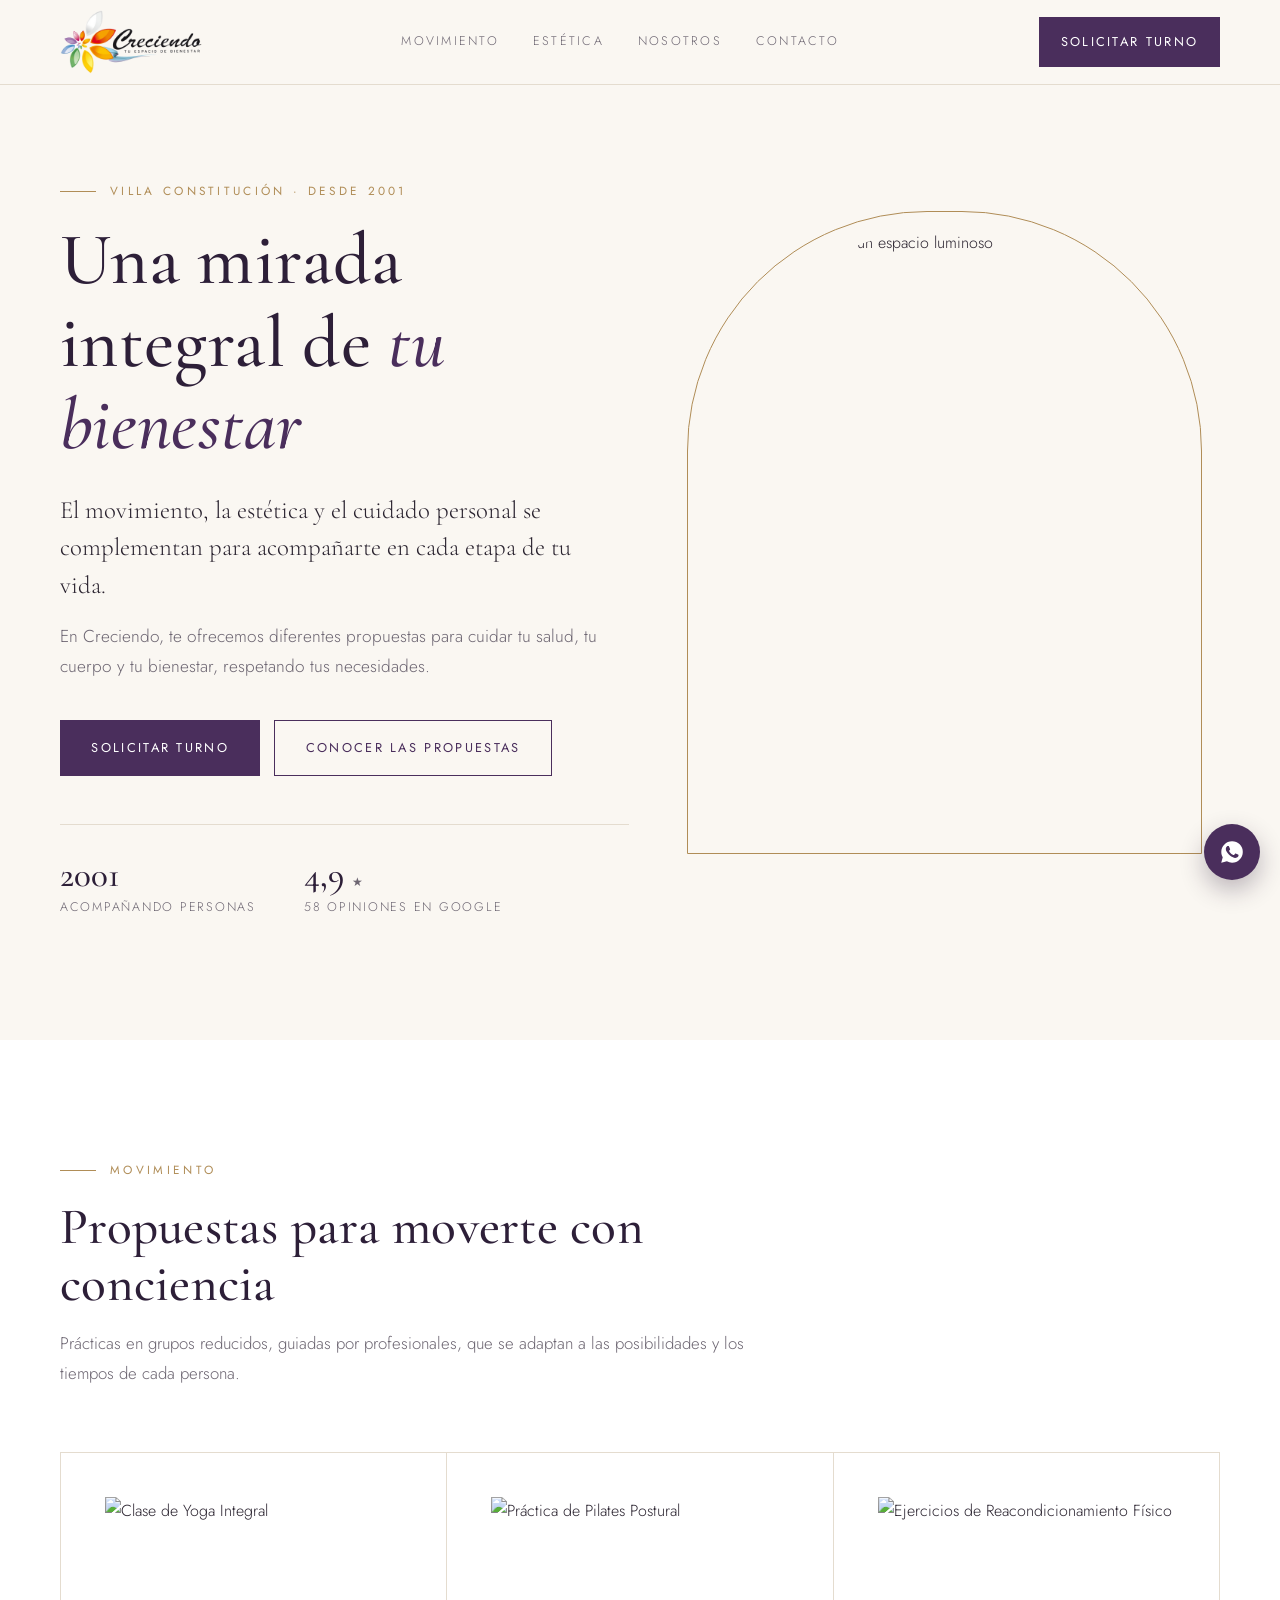
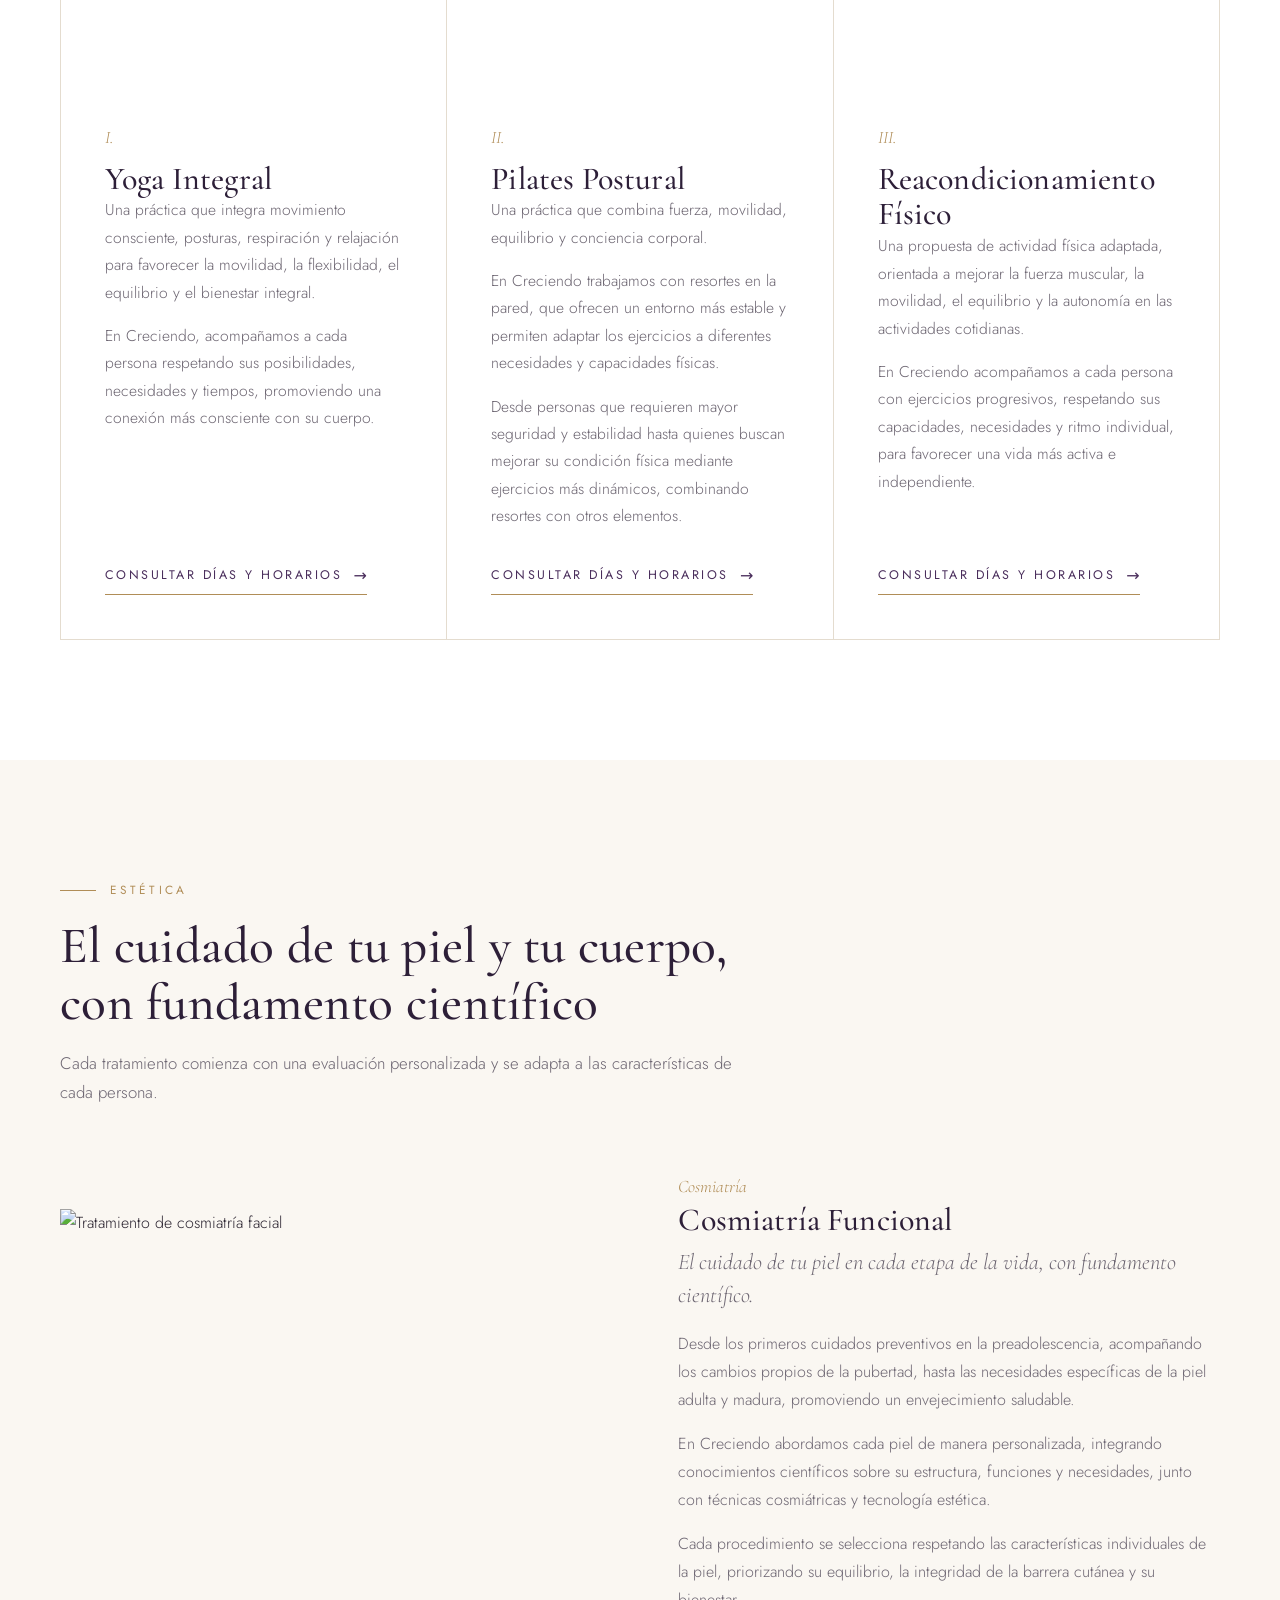
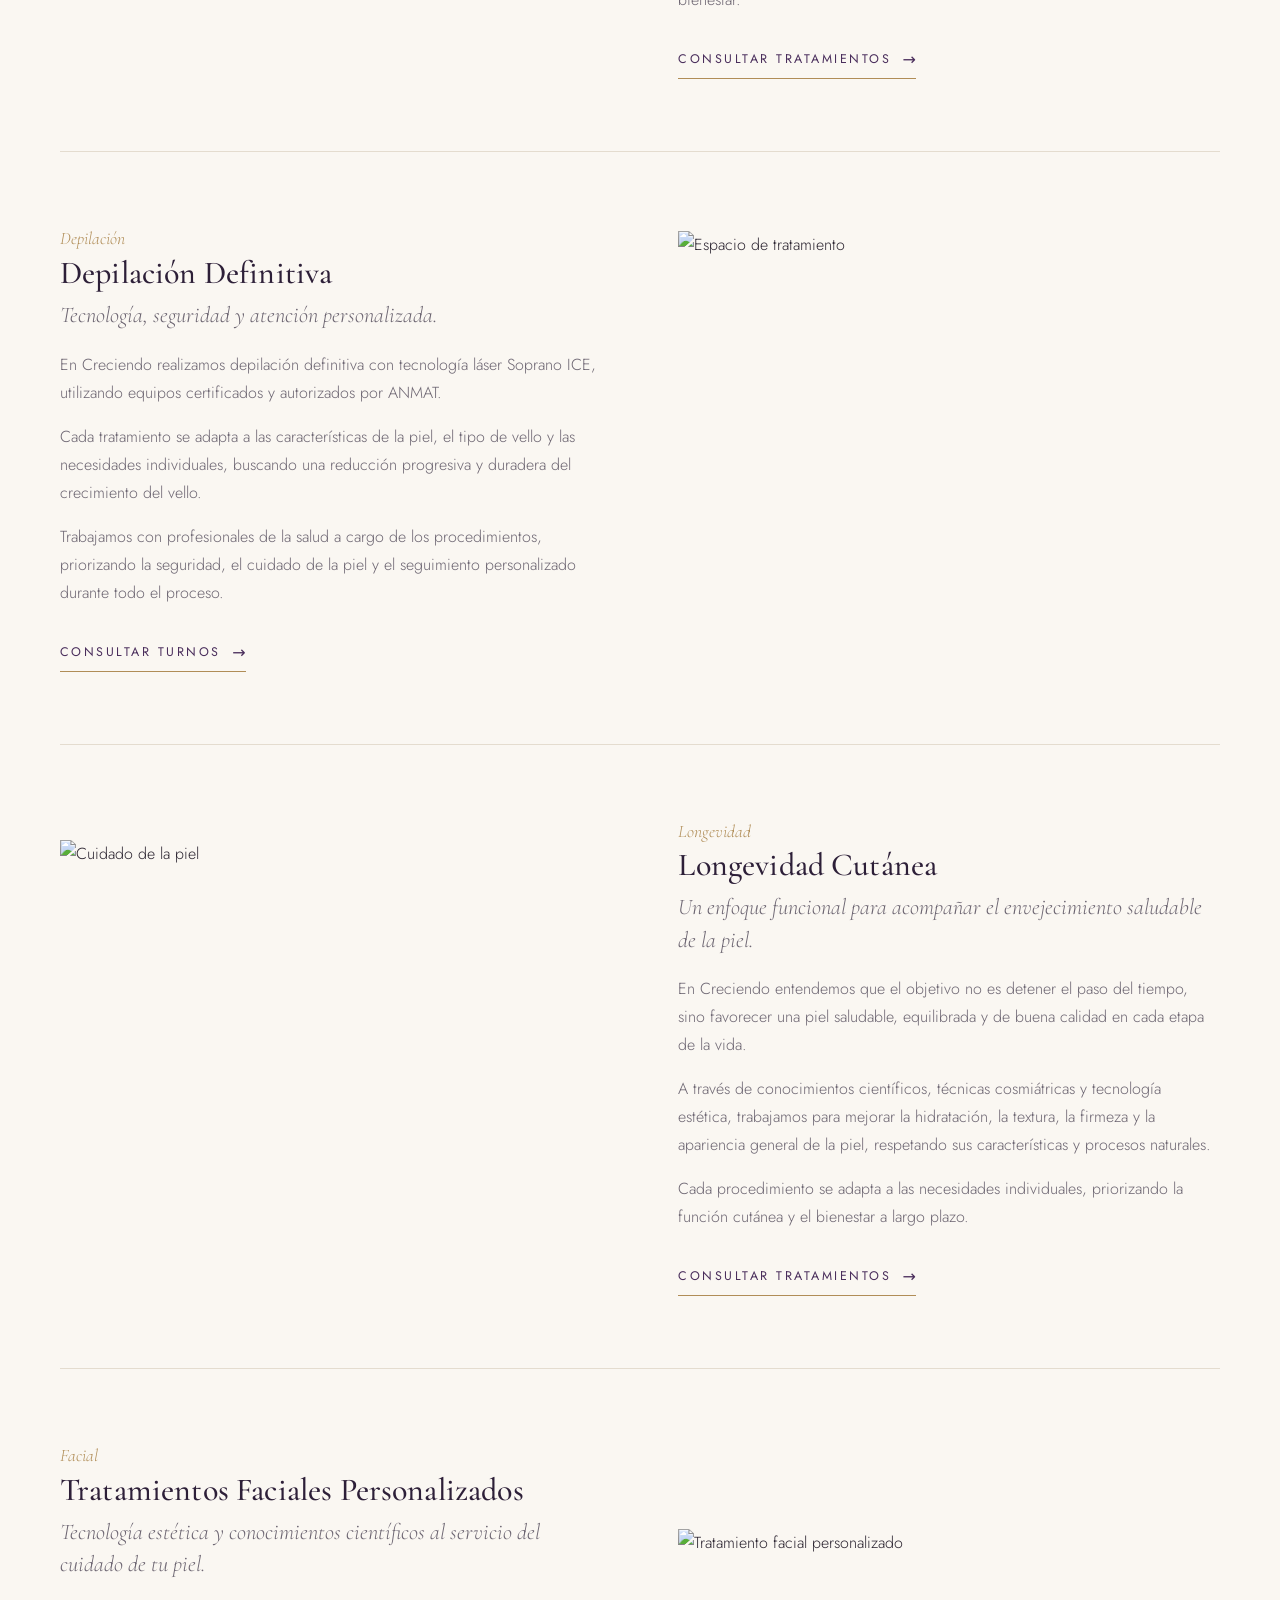
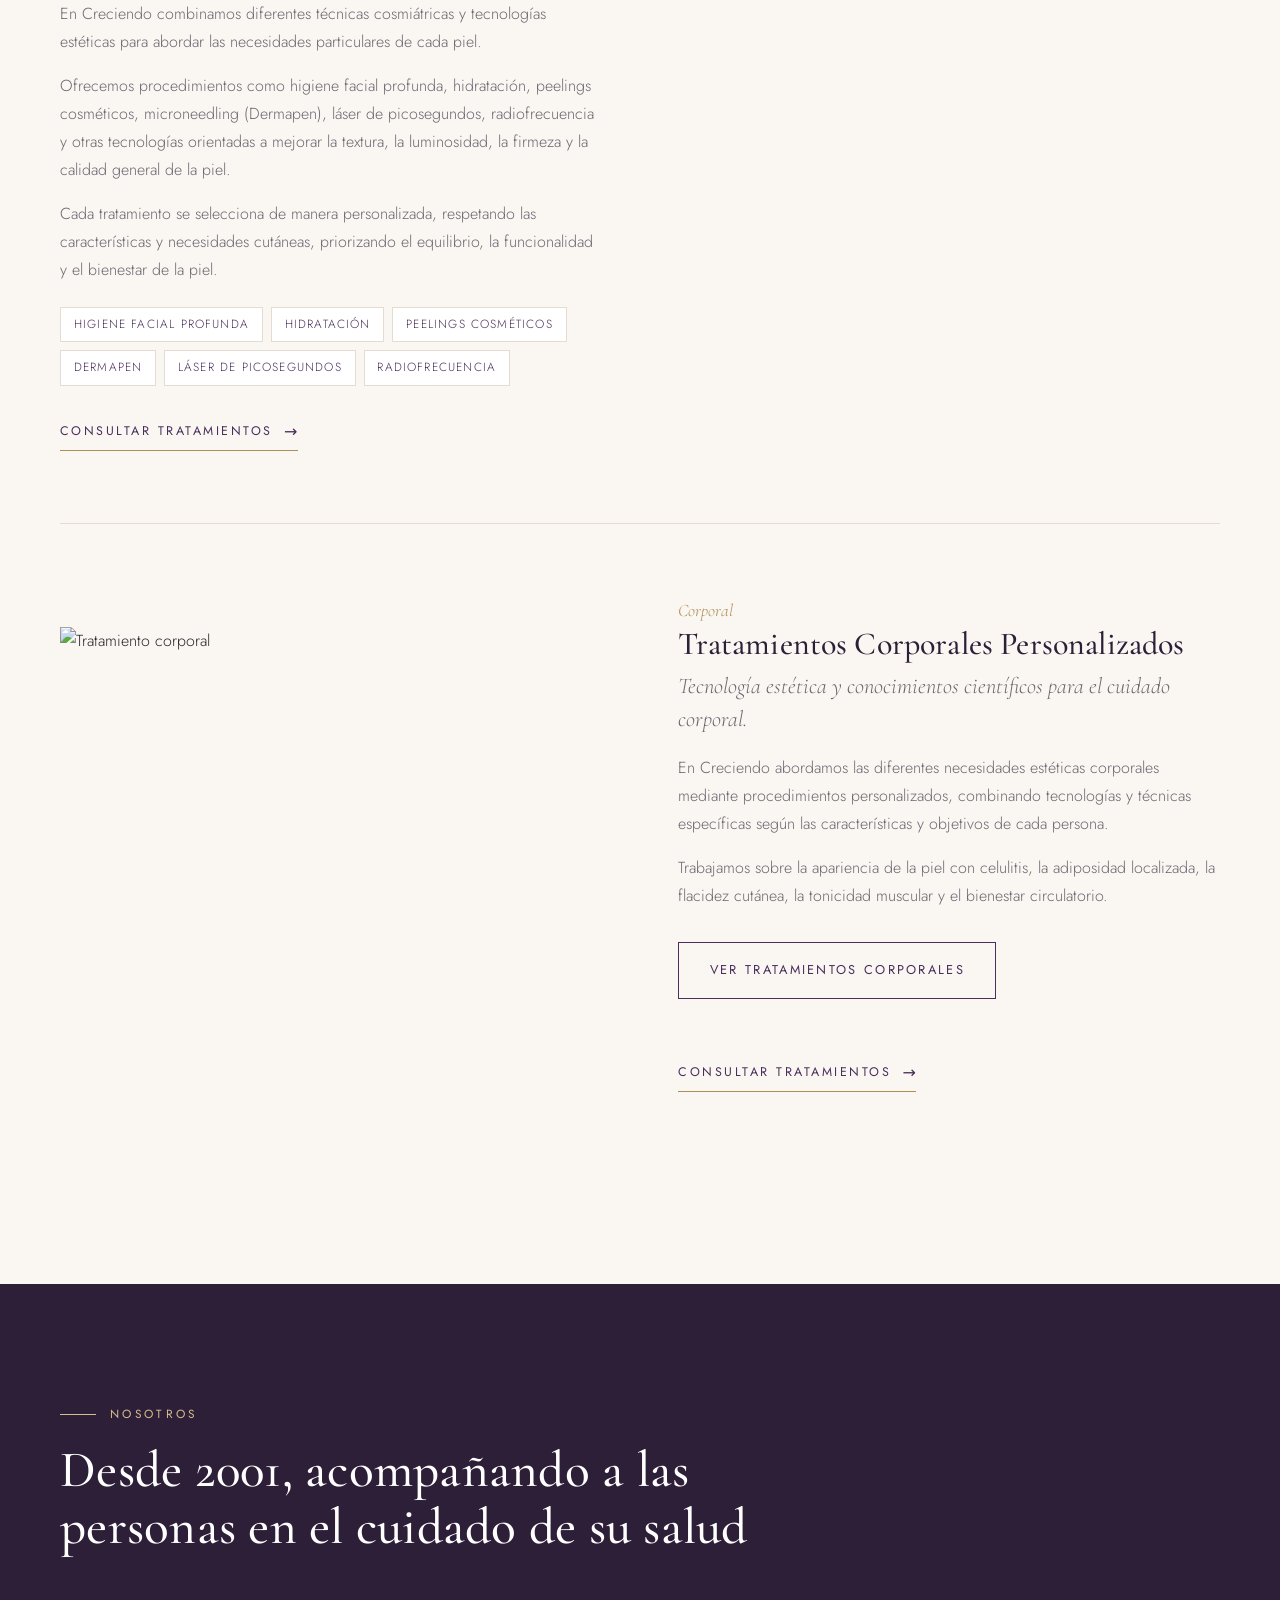
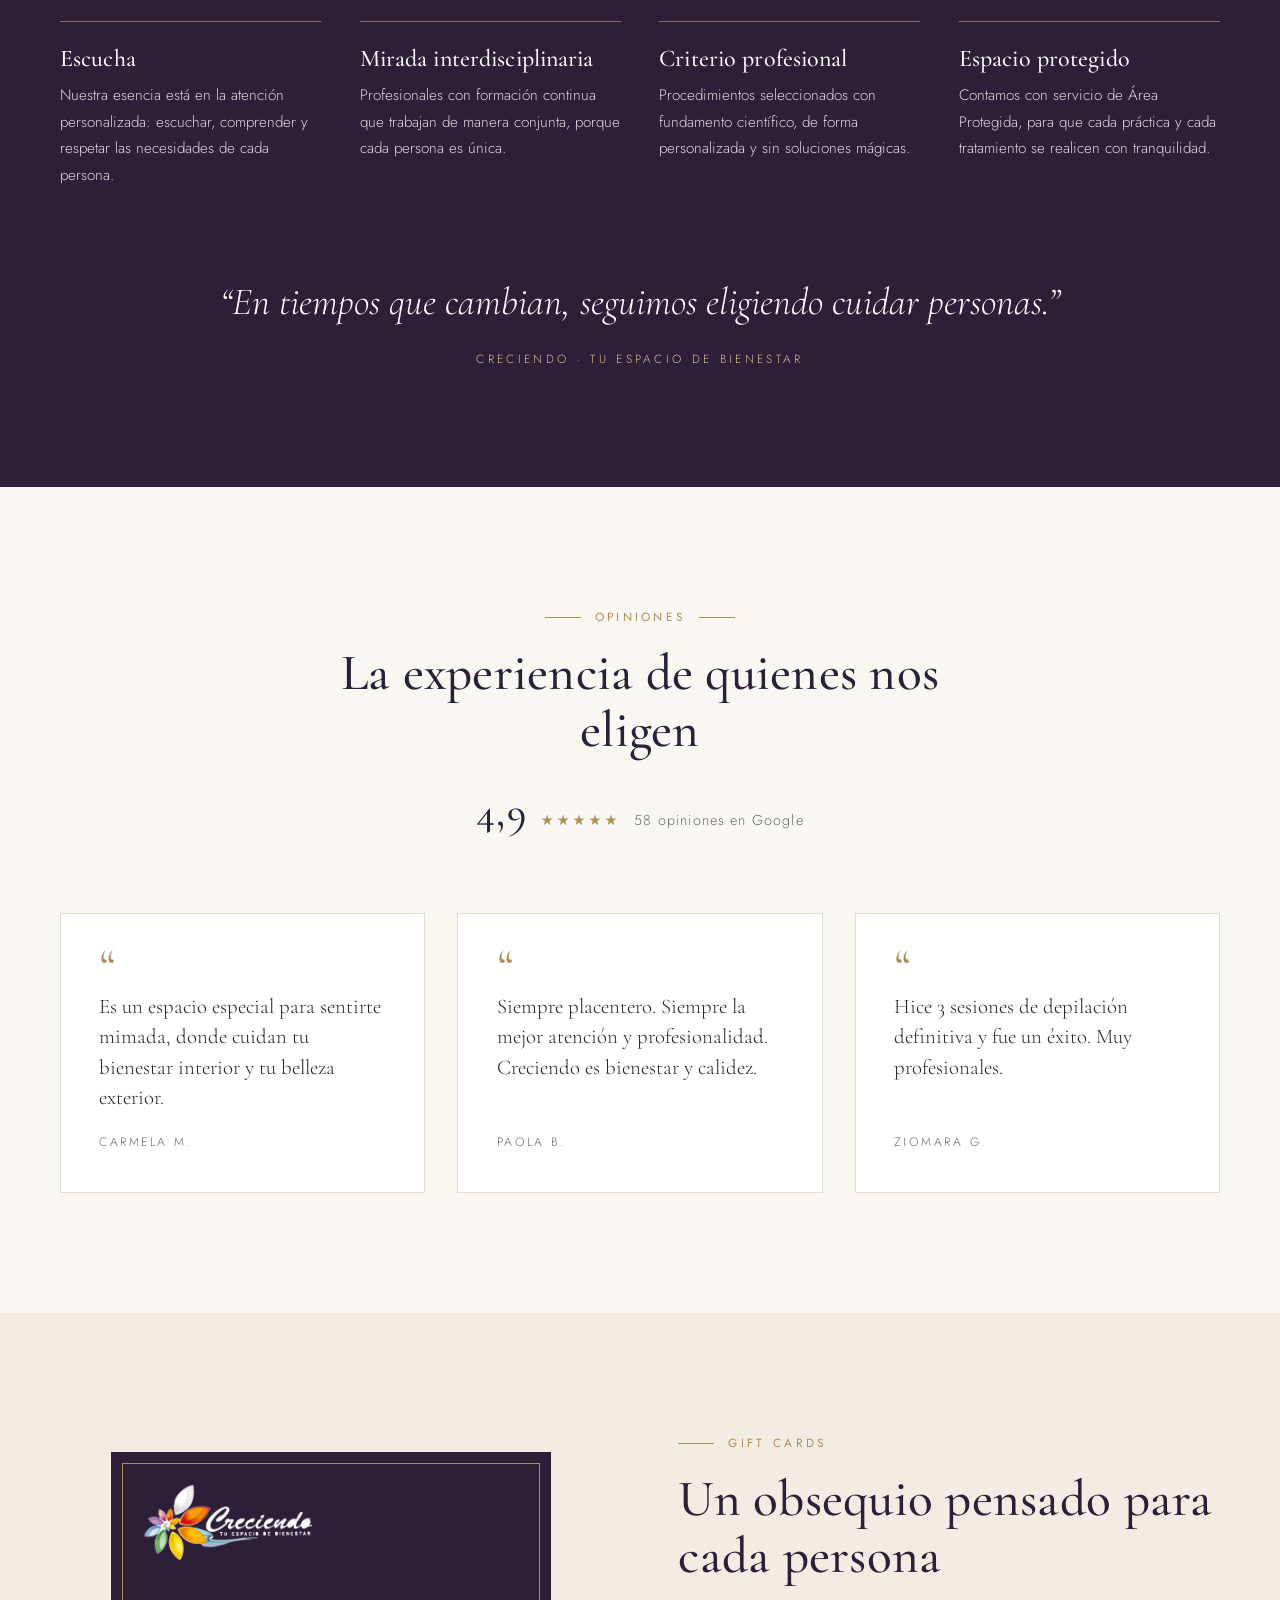
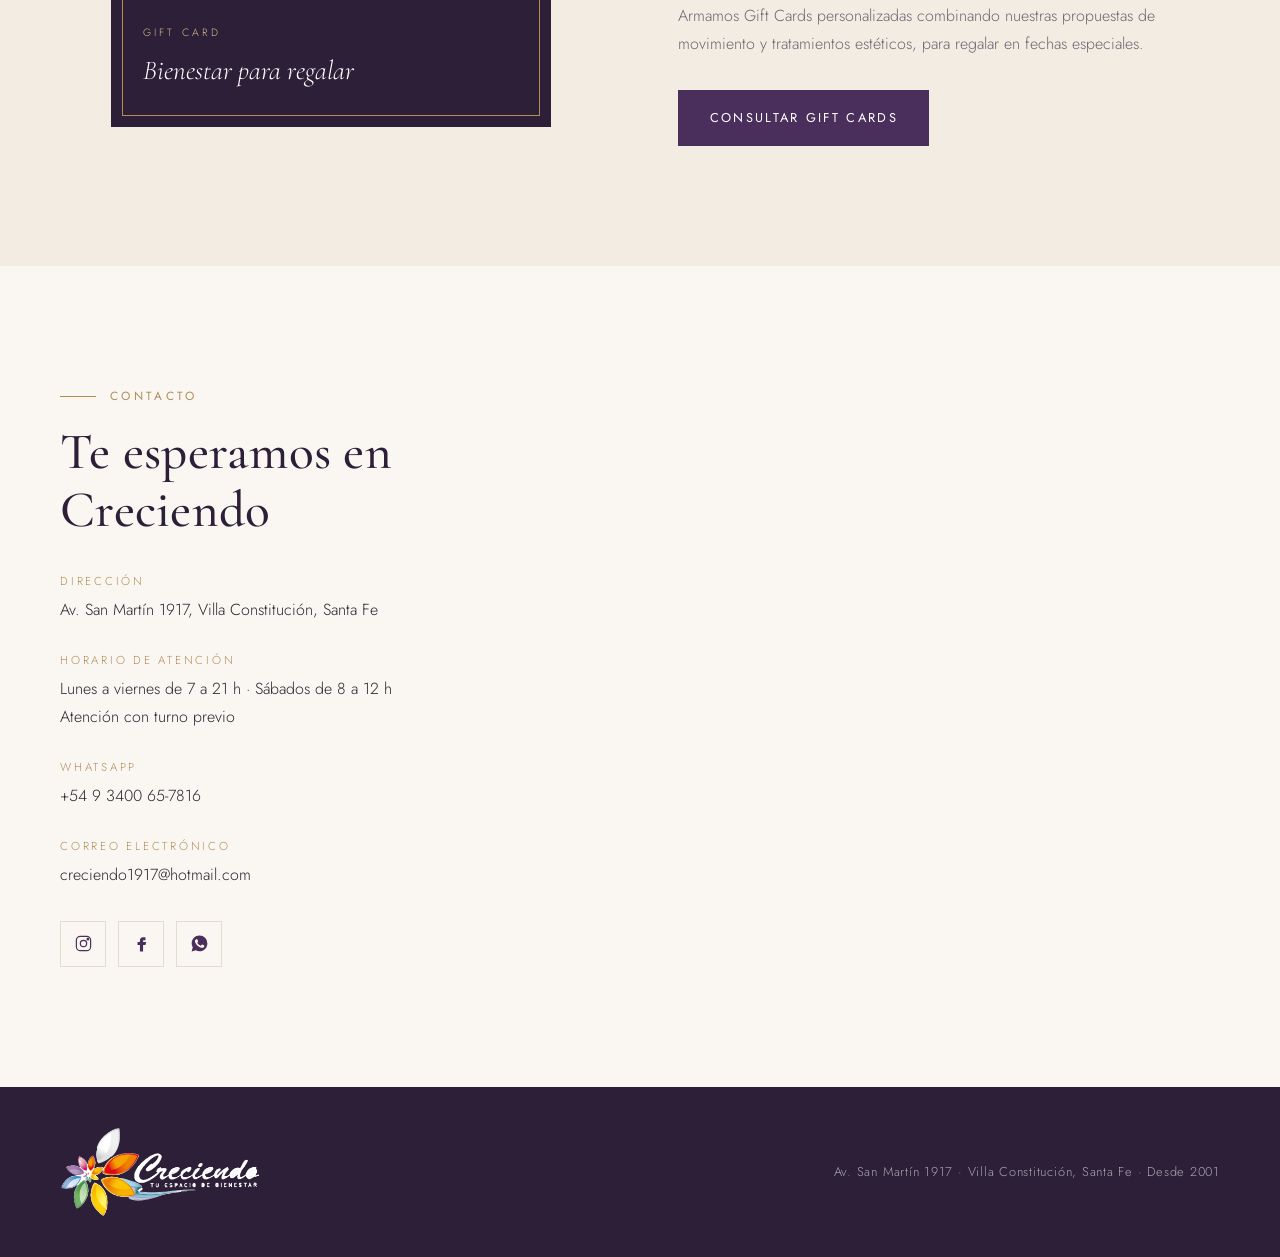
==== index.html @ 987b4fa8 "Logo original de Creciendo en encabezado, gift card y pie Co-Authored-By: Claude Opus 5.5 <noreply@a" ====
<!doctype html>
<html lang="es">
<head>
<meta charset="utf-8">
<meta name="viewport" content="width=device-width, initial-scale=1">
<meta name="robots" content="noindex, nofollow">
<title>Creciendo · Tu espacio de bienestar en Villa Constitución</title>
<meta name="description" content="Yoga Integral, Pilates Postural, Reacondicionamiento Físico, cosmiatría y depilación definitiva en Villa Constitución. Una mirada integral de tu bienestar desde 2001.">
<link rel="preconnect" href="https://fonts.googleapis.com">
<link rel="preconnect" href="https://fonts.gstatic.com" crossorigin>
<link href="https://fonts.googleapis.com/css2?family=Cormorant+Garamond:ital,wght@0,500;0,600;1,500&family=Jost:wght@300;400;500&display=swap" rel="stylesheet">
<link rel="icon" href="img/icono.png">
<link rel="stylesheet" href="styles.css">
</head>
<body>

<!-- Ícono de WhatsApp -->
<svg width="0" height="0" style="position:absolute" aria-hidden="true">
  <defs>
    <symbol id="wa" viewBox="0 0 24 24"><path d="M12.04 2C6.58 2 2.13 6.45 2.13 11.91c0 1.75.46 3.45 1.32 4.95L2.05 22l5.25-1.38a9.9 9.9 0 0 0 4.74 1.21h.01c5.46 0 9.91-4.45 9.91-9.91A9.85 9.85 0 0 0 12.04 2Zm5.8 14.03c-.24.68-1.41 1.3-1.95 1.38-.5.07-1.13.1-1.82-.12-.42-.13-.96-.31-1.65-.61-2.9-1.25-4.8-4.18-4.94-4.37-.14-.19-1.18-1.57-1.18-3 0-1.42.75-2.12 1.01-2.41.27-.29.58-.36.78-.36h.56c.18 0 .42-.07.66.5.24.58.82 2.01.89 2.15.07.15.12.32.02.51-.1.19-.14.31-.29.48-.14.17-.3.38-.43.51-.14.14-.29.3-.12.59.17.29.75 1.24 1.6 2 1.1.98 2.03 1.28 2.32 1.43.29.14.46.12.63-.07.17-.19.72-.84.92-1.13.19-.29.38-.24.65-.14.26.1 1.68.79 1.97.94.29.14.48.22.55.34.07.12.07.7-.17 1.38Z"/></symbol>
  </defs>
</svg>

<header>
  <div class="contenedor nav">
    <a href="#inicio" class="marca" aria-label="Creciendo, inicio">
      <img src="img/logo.png" alt="Creciendo, tu espacio de bienestar" width="752" height="340">
    </a>
    <nav class="menu" id="menu">
      <a href="#movimiento">Movimiento</a>
      <a href="#estetica">Estética</a>
      <a href="#nosotros">Nosotros</a>
      <a href="#contacto">Contacto</a>
    </nav>
    <a class="btn btn-primario" data-wa="Hola, quisiera solicitar un turno en Creciendo." href="#contacto">Solicitar turno</a>
    <button class="abrir-menu" aria-label="Abrir menú" aria-expanded="false" aria-controls="menu">
      <svg viewBox="0 0 24 24" fill="none" stroke="currentColor" stroke-width="1.4"><path d="M3 7h18M3 12h18M3 17h18"/></svg>
    </button>
  </div>
</header>

<main>
<section class="portada" id="inicio">
  <div class="contenedor portada-grid">
    <div class="texto">
      <span class="antetitulo">Villa Constitución · Desde 2001</span>
      <h1>Una mirada integral de <em>tu bienestar</em></h1>
      <p>El movimiento, la estética y el cuidado personal se complementan para acompañarte en cada etapa de tu vida.</p>
      <p>En Creciendo, te ofrecemos diferentes propuestas para cuidar tu salud, tu cuerpo y tu bienestar, respetando tus necesidades.</p>
      <div class="acciones">
        <a class="btn btn-primario" data-wa="Hola, quisiera solicitar un turno en Creciendo." href="#contacto">Solicitar turno</a>
        <a class="btn btn-borde" href="#movimiento">Conocer las propuestas</a>
      </div>
      <div class="datos">
        <div class="dato"><b>2001</b><span>Acompañando personas</span></div>
        <div class="dato"><b>4,9 <span class="estrellas">★</span></b><span>58 opiniones en Google</span></div>
      </div>
    </div>
    <div class="portada-foto">
      <img src="https://images.unsplash.com/photo-1506126613408-eca07ce68773?w=1000&q=75" alt="Práctica de yoga en un espacio luminoso">
    </div>
  </div>
</section>

<section class="movimiento" id="movimiento">
  <div class="contenedor">
    <div class="cabecera aparecer">
      <span class="antetitulo">Movimiento</span>
      <h2>Propuestas para moverte con conciencia</h2>
      <p>Prácticas en grupos reducidos, guiadas por profesionales, que se adaptan a las posibilidades y los tiempos de cada persona.</p>
    </div>
    <div class="propuestas">
      <article class="propuesta aparecer">
        <img src="https://images.unsplash.com/photo-1599901860904-17e6ed7083a0?w=800&q=70" alt="Clase de Yoga Integral" loading="lazy">
        <span class="numero">I.</span>
        <h3>Yoga Integral</h3>
        <div class="cuerpo">
          <p>Una práctica que integra movimiento consciente, posturas, respiración y relajación para favorecer la movilidad, la flexibilidad, el equilibrio y el bienestar integral.</p>
          <p>En Creciendo, acompañamos a cada persona respetando sus posibilidades, necesidades y tiempos, promoviendo una conexión más consciente con su cuerpo.</p>
        </div>
        <a class="enlace" data-wa="Hola, quisiera consultar los días y horarios de Yoga Integral." href="#contacto">Consultar días y horarios</a>
      </article>
      <article class="propuesta aparecer">
        <img src="https://images.unsplash.com/photo-1518611012118-696072aa579a?w=800&q=70" alt="Práctica de Pilates Postural" loading="lazy">
        <span class="numero">II.</span>
        <h3>Pilates Postural</h3>
        <div class="cuerpo">
          <p>Una práctica que combina fuerza, movilidad, equilibrio y conciencia corporal.</p>
          <p>En Creciendo trabajamos con resortes en la pared, que ofrecen un entorno más estable y permiten adaptar los ejercicios a diferentes necesidades y capacidades físicas.</p>
          <p>Desde personas que requieren mayor seguridad y estabilidad hasta quienes buscan mejorar su condición física mediante ejercicios más dinámicos, combinando resortes con otros elementos.</p>
        </div>
        <a class="enlace" data-wa="Hola, quisiera consultar los días y horarios de Pilates Postural." href="#contacto">Consultar días y horarios</a>
      </article>
      <article class="propuesta aparecer">
        <img src="https://images.unsplash.com/photo-1571019613454-1cb2f99b2d8b?w=800&q=70" alt="Ejercicios de Reacondicionamiento Físico" loading="lazy">
        <span class="numero">III.</span>
        <h3>Reacondicionamiento Físico</h3>
        <div class="cuerpo">
          <p>Una propuesta de actividad física adaptada, orientada a mejorar la fuerza muscular, la movilidad, el equilibrio y la autonomía en las actividades cotidianas.</p>
          <p>En Creciendo acompañamos a cada persona con ejercicios progresivos, respetando sus capacidades, necesidades y ritmo individual, para favorecer una vida más activa e independiente.</p>
        </div>
        <a class="enlace" data-wa="Hola, quisiera consultar los días y horarios de Reacondicionamiento Físico." href="#contacto">Consultar días y horarios</a>
      </article>
    </div>
  </div>
</section>

<section id="estetica">
  <div class="contenedor">
    <div class="cabecera aparecer">
      <span class="antetitulo">Estética</span>
      <h2>El cuidado de tu piel y tu cuerpo, con fundamento científico</h2>
      <p>Cada tratamiento comienza con una evaluación personalizada y se adapta a las características de cada persona.</p>
    </div>

    <article class="tratamiento aparecer" id="cosmiatria">
      <div class="foto"><img src="https://images.unsplash.com/photo-1570172619644-dfd03ed5d881?w=1000&q=70" alt="Tratamiento de cosmiatría facial" loading="lazy"></div>
      <div class="texto">
        <span class="numero">Cosmiatría</span>
        <h3>Cosmiatría Funcional</h3>
        <p class="bajada">El cuidado de tu piel en cada etapa de la vida, con fundamento científico.</p>
        <p>Desde los primeros cuidados preventivos en la preadolescencia, acompañando los cambios propios de la pubertad, hasta las necesidades específicas de la piel adulta y madura, promoviendo un envejecimiento saludable.</p>
        <p>En Creciendo abordamos cada piel de manera personalizada, integrando conocimientos científicos sobre su estructura, funciones y necesidades, junto con técnicas cosmiátricas y tecnología estética.</p>
        <p>Cada procedimiento se selecciona respetando las características individuales de la piel, priorizando su equilibrio, la integridad de la barrera cutánea y su bienestar.</p>
        <a class="enlace" data-wa="Hola, quisiera consultar por los tratamientos de Cosmiatría Funcional." href="#contacto">Consultar tratamientos</a>
      </div>
    </article>

    <article class="tratamiento aparecer" id="depilacion">
      <div class="foto"><img src="https://images.unsplash.com/photo-1560750588-73207b1ef5b8?w=1000&q=70" alt="Espacio de tratamiento" loading="lazy"></div>
      <div class="texto">
        <span class="numero">Depilación</span>
        <h3>Depilación Definitiva</h3>
        <p class="bajada">Tecnología, seguridad y atención personalizada.</p>
        <p>En Creciendo realizamos depilación definitiva con tecnología láser Soprano ICE, utilizando equipos certificados y autorizados por ANMAT.</p>
        <p>Cada tratamiento se adapta a las características de la piel, el tipo de vello y las necesidades individuales, buscando una reducción progresiva y duradera del crecimiento del vello.</p>
        <p>Trabajamos con profesionales de la salud a cargo de los procedimientos, priorizando la seguridad, el cuidado de la piel y el seguimiento personalizado durante todo el proceso.</p>
        <a class="enlace" data-wa="Hola, quisiera consultar turnos de Depilación Definitiva." href="#contacto">Consultar turnos</a>
      </div>
    </article>

    <article class="tratamiento aparecer" id="longevidad">
      <div class="foto"><img src="https://images.unsplash.com/photo-1616394584738-fc6e612e71b9?w=1000&q=70" alt="Cuidado de la piel" loading="lazy"></div>
      <div class="texto">
        <span class="numero">Longevidad</span>
        <h3>Longevidad Cutánea</h3>
        <p class="bajada">Un enfoque funcional para acompañar el envejecimiento saludable de la piel.</p>
        <p>En Creciendo entendemos que el objetivo no es detener el paso del tiempo, sino favorecer una piel saludable, equilibrada y de buena calidad en cada etapa de la vida.</p>
        <p>A través de conocimientos científicos, técnicas cosmiátricas y tecnología estética, trabajamos para mejorar la hidratación, la textura, la firmeza y la apariencia general de la piel, respetando sus características y procesos naturales.</p>
        <p>Cada procedimiento se adapta a las necesidades individuales, priorizando la función cutánea y el bienestar a largo plazo.</p>
        <a class="enlace" data-wa="Hola, quisiera consultar por los tratamientos de Longevidad Cutánea." href="#contacto">Consultar tratamientos</a>
      </div>
    </article>

    <article class="tratamiento aparecer" id="faciales">
      <div class="foto"><img src="https://images.unsplash.com/photo-1552693673-1bf958298935?w=1000&q=70" alt="Tratamiento facial personalizado" loading="lazy"></div>
      <div class="texto">
        <span class="numero">Facial</span>
        <h3>Tratamientos Faciales Personalizados</h3>
        <p class="bajada">Tecnología estética y conocimientos científicos al servicio del cuidado de tu piel.</p>
        <p>En Creciendo combinamos diferentes técnicas cosmiátricas y tecnologías estéticas para abordar las necesidades particulares de cada piel.</p>
        <p>Ofrecemos procedimientos como higiene facial profunda, hidratación, peelings cosméticos, microneedling (Dermapen), láser de picosegundos, radiofrecuencia y otras tecnologías orientadas a mejorar la textura, la luminosidad, la firmeza y la calidad general de la piel.</p>
        <p>Cada tratamiento se selecciona de manera personalizada, respetando las características y necesidades cutáneas, priorizando el equilibrio, la funcionalidad y el bienestar de la piel.</p>
        <div class="etiquetas">
          <span>Higiene facial profunda</span><span>Hidratación</span><span>Peelings cosméticos</span><span>Dermapen</span><span>Láser de picosegundos</span><span>Radiofrecuencia</span>
        </div>
        <a class="enlace" data-wa="Hola, quisiera consultar por los Tratamientos Faciales Personalizados." href="#contacto">Consultar tratamientos</a>
      </div>
    </article>

    <article class="tratamiento aparecer" id="corporales">
      <div class="foto"><img src="https://images.unsplash.com/photo-1519823551278-64ac92734fb1?w=1000&q=70" alt="Tratamiento corporal" loading="lazy"></div>
      <div class="texto">
        <span class="numero">Corporal</span>
        <h3>Tratamientos Corporales Personalizados</h3>
        <p class="bajada">Tecnología estética y conocimientos científicos para el cuidado corporal.</p>
        <p>En Creciendo abordamos las diferentes necesidades estéticas corporales mediante procedimientos personalizados, combinando tecnologías y técnicas específicas según las características y objetivos de cada persona.</p>
        <p>Trabajamos sobre la apariencia de la piel con celulitis, la adiposidad localizada, la flacidez cutánea, la tonicidad muscular y el bienestar circulatorio.</p>
        <div class="acciones">
          <a class="btn btn-borde" href="tratamientos-corporales.html">Ver tratamientos corporales</a>
          <a class="enlace" data-wa="Hola, quisiera consultar por los Tratamientos Corporales Personalizados." href="#contacto">Consultar tratamientos</a>
        </div>
      </div>
    </article>
  </div>
</section>

<section class="filosofia" id="nosotros">
  <div class="contenedor">
    <div class="cabecera aparecer">
      <span class="antetitulo">Nosotros</span>
      <h2>Desde 2001, acompañando a las personas en el cuidado de su salud</h2>
    </div>
    <div class="pilares">
      <div class="pilar aparecer"><h3>Escucha</h3><p>Nuestra esencia está en la atención personalizada: escuchar, comprender y respetar las necesidades de cada persona.</p></div>
      <div class="pilar aparecer"><h3>Mirada interdisciplinaria</h3><p>Profesionales con formación continua que trabajan de manera conjunta, porque cada persona es única.</p></div>
      <div class="pilar aparecer"><h3>Criterio profesional</h3><p>Procedimientos seleccionados con fundamento científico, de forma personalizada y sin soluciones mágicas.</p></div>
      <div class="pilar aparecer"><h3>Espacio protegido</h3><p>Contamos con servicio de Área Protegida, para que cada práctica y cada tratamiento se realicen con tranquilidad.</p></div>
    </div>
    <p class="frase aparecer">“En tiempos que cambian, seguimos eligiendo cuidar personas.”<small>Creciendo · Tu espacio de bienestar</small></p>
  </div>
</section>

<section id="opiniones">
  <div class="contenedor">
    <div class="cabecera centrada aparecer">
      <span class="antetitulo">Opiniones</span>
      <h2>La experiencia de quienes nos eligen</h2>
      <div class="puntaje"><b>4,9</b><span class="estrellas">★★★★★</span><span>58 opiniones en Google</span></div>
    </div>
    <div class="testimonios">
      <figure class="testimonio aparecer"><blockquote>Es un espacio especial para sentirte mimada, donde cuidan tu bienestar interior y tu belleza exterior.</blockquote><figcaption>Carmela M.</figcaption></figure>
      <figure class="testimonio aparecer"><blockquote>Siempre placentero. Siempre la mejor atención y profesionalidad. Creciendo es bienestar y calidez.</blockquote><figcaption>Paola B.</figcaption></figure>
      <figure class="testimonio aparecer"><blockquote>Hice 3 sesiones de depilación definitiva y fue un éxito. Muy profesionales.</blockquote><figcaption>Ziomara G.</figcaption></figure>
    </div>
  </div>
</section>

<section class="regalo" id="regalos">
  <div class="contenedor regalo-grid">
    <div class="tarjeta aparecer" aria-hidden="true">
      <img class="logo-claro" src="img/logo-claro.png" alt="Creciendo, tu espacio de bienestar" width="752" height="340">
      <div><small class="tipo">Gift Card</small><em>Bienestar para regalar</em></div>
    </div>
    <div class="aparecer">
      <span class="antetitulo">Gift Cards</span>
      <h2>Un obsequio pensado para cada persona</h2>
      <p style="margin-top:1rem">Armamos Gift Cards personalizadas combinando nuestras propuestas de movimiento y tratamientos estéticos, para regalar en fechas especiales.</p>
      <a class="btn btn-primario" data-wa="Hola, quisiera consultar por una Gift Card de Creciendo." href="#contacto">Consultar Gift Cards</a>
    </div>
  </div>
</section>

<section id="contacto">
  <div class="contenedor contacto-grid">
    <div class="datos-contacto aparecer">
      <span class="antetitulo">Contacto</span>
      <h2>Te esperamos en Creciendo</h2>
      <dl>
        <div><dt>Dirección</dt><dd>Av. San Martín 1917, Villa Constitución, Santa Fe</dd></div>
        <div><dt>Horario de atención</dt><dd>Lunes a viernes de 7 a 21 h · Sábados de 8 a 12 h<br>Atención con turno previo</dd></div>
        <div><dt>WhatsApp</dt><dd><a data-wa="Hola, quisiera realizar una consulta." href="#">+54 9 3400 65-7816</a></dd></div>
        <div><dt>Correo electrónico</dt><dd><a href="mailto:creciendo1917@hotmail.com">creciendo1917@hotmail.com</a></dd></div>
      </dl>
      <div class="redes">
        <a href="https://www.instagram.com/creciendotuespacio/" target="_blank" rel="noopener" aria-label="Instagram"><svg viewBox="0 0 24 24" fill="none" stroke="currentColor" stroke-width="1.5"><rect x="3" y="3" width="18" height="18" rx="5"/><circle cx="12" cy="12" r="4"/><circle cx="17.5" cy="6.5" r="1" fill="currentColor"/></svg></a>
        <a href="https://www.facebook.com/Creciendotuespaciodebienestar/" target="_blank" rel="noopener" aria-label="Facebook"><svg viewBox="0 0 24 24" fill="currentColor"><path d="M14 8h3V4h-3c-2.8 0-4 1.7-4 4.2V10H7v4h3v8h4v-8h3l1-4h-4V8.6c0-.4.3-.6.6-.6Z"/></svg></a>
        <a data-wa="Hola, quisiera realizar una consulta." href="#" aria-label="WhatsApp"><svg fill="currentColor"><use href="#wa"/></svg></a>
      </div>
    </div>
    <iframe class="mapa aparecer" title="Ubicación de Creciendo" loading="lazy" referrerpolicy="no-referrer-when-downgrade"
      src="https://www.google.com/maps?q=Creciendo+Tu+Espacio+de+Bienestar,+Av.+San+Mart%C3%ADn+1917,+Villa+Constituci%C3%B3n&output=embed"></iframe>
  </div>
</section>
</main>

<footer>
  <div class="contenedor pie">
    <img class="logo-claro" src="img/logo-claro.png" alt="Creciendo, tu espacio de bienestar" width="752" height="340">
    <span>Av. San Martín 1917 · Villa Constitución, Santa Fe · Desde 2001</span>
  </div>
</footer>

<a class="flotante" data-wa="Hola, quisiera realizar una consulta." href="#contacto" aria-label="Escribir por WhatsApp"><svg><use href="#wa"/></svg></a>

<script src="app.js"></script>
</body>
</html>
---- styles.css ----
:root{
  --marfil:#faf7f2; --arena:#f2ece3; --blanco:#fff;
  --ciruela:#4a2e5c; --ciruela-osc:#2d1f38; --ciruela-suave:#ece5f0;
  --salvia:#7d8f76; --dorado:#b08d57;
  --tinta:#2b2430; --gris:#6d6672; --linea:#e4dccf;
  --serif:'Cormorant Garamond',Georgia,serif; --sans:'Jost',system-ui,sans-serif;
}
*{box-sizing:border-box;margin:0;padding:0}
html{scroll-behavior:smooth}
body{font-family:var(--sans);font-weight:300;color:var(--tinta);background:var(--marfil);line-height:1.75;-webkit-font-smoothing:antialiased}
img,svg{display:block;max-width:100%}
a{color:inherit;text-decoration:none}
.contenedor{width:min(1160px,100% - 32px);margin-inline:auto}
h1,h2,h3{font-family:var(--serif);font-weight:500;line-height:1.12;color:var(--ciruela-osc);letter-spacing:.005em}
h1{font-size:clamp(2.6rem,6vw,4.6rem)}
h2{font-size:clamp(2.1rem,4.4vw,3.2rem)}
h3{font-size:clamp(1.6rem,2.6vw,2rem)}
p+p{margin-top:1em}
strong{font-weight:500}
.antetitulo{display:flex;align-items:center;gap:14px;font-size:.74rem;font-weight:400;letter-spacing:.28em;text-transform:uppercase;color:var(--dorado);margin-bottom:1.1rem}
.antetitulo::before{content:"";width:36px;height:1px;background:currentColor}
.bajada{font-family:var(--serif);font-style:italic;font-size:clamp(1.2rem,2vw,1.4rem);color:var(--ciruela);line-height:1.45;margin:.5rem 0 1.2rem}
section{padding:clamp(72px,10vw,120px) 0}
.cabecera{max-width:700px;margin-bottom:clamp(40px,6vw,64px)}
.cabecera p{color:var(--gris);font-size:1.05rem;margin-top:1rem}
.centrada{text-align:center;margin-inline:auto}
.centrada .antetitulo{justify-content:center}
.centrada .antetitulo::after{content:"";width:36px;height:1px;background:currentColor}

/* Botones y enlaces */
.btn{display:inline-flex;align-items:center;justify-content:center;gap:.6rem;padding:1rem 1.9rem;font-family:var(--sans);font-size:.8rem;font-weight:400;letter-spacing:.18em;text-transform:uppercase;border:1px solid transparent;transition:background .25s,color .25s,border-color .25s;white-space:nowrap;cursor:pointer}
.btn-primario{background:var(--ciruela);color:#fff}
.btn-primario:hover{background:var(--ciruela-osc)}
.btn-borde{border-color:var(--ciruela);color:var(--ciruela)}
.btn-borde:hover{background:var(--ciruela);color:#fff}
.btn-claro{border-color:rgba(255,255,255,.6);color:#fff}
.btn-claro:hover{background:#fff;color:var(--ciruela-osc)}
.enlace{display:inline-flex;align-items:center;gap:.7rem;font-size:.78rem;font-weight:400;letter-spacing:.2em;text-transform:uppercase;color:var(--ciruela);padding-bottom:4px;border-bottom:1px solid var(--dorado);transition:gap .25s,color .25s}
.enlace::after{content:"→";font-size:1rem;letter-spacing:0}
.enlace:hover{gap:1.1rem;color:var(--ciruela-osc)}

/* Cabecera del sitio */
header{position:sticky;top:0;z-index:50;background:rgba(250,247,242,.94);backdrop-filter:blur(8px);border-bottom:1px solid var(--linea)}
.nav{display:flex;align-items:center;justify-content:space-between;height:84px;gap:20px}
.marca{display:flex;align-items:center;gap:12px}
.marca img{height:64px;width:auto}
.logo-claro{height:auto;width:200px;max-width:100%}
.menu{display:flex;gap:34px;font-size:.78rem;letter-spacing:.18em;text-transform:uppercase}
.menu a{color:var(--gris);padding:6px 0;border-bottom:1px solid transparent;transition:.2s}
.menu a:hover,.menu a[aria-current]{color:var(--ciruela);border-color:var(--dorado)}
.nav .btn{padding:.8rem 1.3rem}
.abrir-menu{display:none;background:none;border:0;width:44px;height:44px;cursor:pointer;color:var(--ciruela-osc)}
.abrir-menu svg{width:26px;height:26px;margin:auto}
@media (max-width:960px){
  .menu{position:absolute;top:84px;left:0;right:0;flex-direction:column;gap:0;background:var(--marfil);border-bottom:1px solid var(--linea);padding:8px 16px 20px;display:none}
  .menu.abierto{display:flex}
  .menu a{padding:14px 0;border-bottom:1px solid var(--linea)}
  .abrir-menu{display:block}
  .nav .btn{display:none}
}

/* Portada */
.portada{padding:clamp(56px,8vw,96px) 0 clamp(72px,10vw,120px)}
.portada-grid{display:grid;grid-template-columns:1.05fr .95fr;gap:clamp(40px,6vw,80px);align-items:center}
.portada h1 em{font-style:italic;color:var(--ciruela)}
.portada .texto p{font-size:1.08rem;color:var(--gris);max-width:540px}
.portada .texto p:first-of-type{font-family:var(--serif);font-size:clamp(1.3rem,2.2vw,1.55rem);color:var(--tinta);line-height:1.5;margin-top:1.6rem}
.acciones{display:flex;flex-wrap:wrap;gap:14px;margin-top:2.4rem}
.portada-foto{position:relative}
.portada-foto img{width:100%;aspect-ratio:4/5;object-fit:cover;border-radius:240px 240px 0 0}
.portada-foto::before{content:"";position:absolute;inset:-18px 18px 18px -18px;border:1px solid var(--dorado);border-radius:240px 240px 0 0;z-index:-1}
.datos{display:flex;flex-wrap:wrap;gap:clamp(24px,4vw,48px);margin-top:3rem;padding-top:2rem;border-top:1px solid var(--linea)}
.dato b{display:block;font-family:var(--serif);font-weight:500;font-size:2.2rem;color:var(--ciruela-osc);line-height:1}
.dato span{font-size:.78rem;letter-spacing:.14em;text-transform:uppercase;color:var(--gris)}
@media (max-width:860px){.portada-grid{grid-template-columns:1fr}.portada-foto{max-width:420px;margin-inline:auto;width:calc(100% - 20px)}}

/* Movimiento */
.movimiento{background:var(--blanco)}
.propuestas{display:grid;grid-template-columns:repeat(3,1fr);gap:1px;background:var(--linea);border:1px solid var(--linea)}
.propuesta{background:var(--blanco);padding:clamp(28px,3.5vw,44px);display:flex;flex-direction:column}
.propuesta img{width:100%;aspect-ratio:3/2;object-fit:cover;margin-bottom:28px}
.numero{font-family:var(--serif);font-style:italic;font-size:1.1rem;color:var(--dorado);margin-bottom:.4rem}
.propuesta p{color:var(--gris);font-size:.98rem}
.propuesta .enlace{margin-top:auto;align-self:flex-start}
.propuesta .cuerpo{margin-bottom:2rem}
@media (max-width:960px){.propuestas{grid-template-columns:1fr}}

/* Estética */
.tratamiento{display:grid;grid-template-columns:1fr 1fr;gap:clamp(36px,6vw,88px);align-items:center;padding:clamp(40px,6vw,72px) 0;border-top:1px solid var(--linea)}
.tratamiento:first-of-type{border-top:0;padding-top:0}
.tratamiento:nth-of-type(even) .foto{order:2}
.tratamiento .foto img{width:100%;aspect-ratio:5/4;object-fit:cover}
.tratamiento .texto p{color:var(--gris)}
.tratamiento .texto .enlace{margin-top:2rem}
.tratamiento .acciones{margin-top:2rem;align-items:center;gap:28px}
@media (max-width:860px){.tratamiento{grid-template-columns:1fr}.tratamiento:nth-of-type(even) .foto{order:0}}
.etiquetas{display:flex;flex-wrap:wrap;gap:8px;margin-top:1.4rem}
.etiquetas span{font-size:.74rem;letter-spacing:.1em;text-transform:uppercase;border:1px solid var(--linea);padding:.4rem .8rem;color:var(--ciruela);background:var(--blanco)}

/* Filosofía */
.filosofia{background:var(--ciruela-osc);color:rgba(255,255,255,.82)}
.filosofia h2,.filosofia h3{color:#fff}
.filosofia .antetitulo{color:#d7bd8f}
.pilares{display:grid;grid-template-columns:repeat(4,1fr);gap:clamp(24px,3vw,40px)}
.pilar{border-top:1px solid rgba(215,189,143,.5);padding-top:24px}
.pilar h3{font-size:1.5rem;margin-bottom:.6rem}
.pilar p{font-size:.95rem}
.frase{margin-top:clamp(56px,8vw,88px);text-align:center;font-family:var(--serif);font-style:italic;font-size:clamp(1.6rem,3.2vw,2.4rem);color:#fff;line-height:1.35}
.frase small{display:block;font-family:var(--sans);font-style:normal;font-size:.74rem;letter-spacing:.28em;text-transform:uppercase;color:#d7bd8f;margin-top:1.4rem}
@media (max-width:960px){.pilares{grid-template-columns:1fr 1fr}}
@media (max-width:560px){.pilares{grid-template-columns:1fr}}

/* Opiniones */
.puntaje{display:flex;align-items:baseline;justify-content:center;gap:14px;margin-top:1rem;color:var(--gris);font-size:.9rem;letter-spacing:.08em}
.puntaje b{font-family:var(--serif);font-weight:500;font-size:2.6rem;color:var(--ciruela-osc)}
.estrellas{color:var(--dorado);letter-spacing:3px}
.testimonios{display:grid;grid-template-columns:repeat(3,1fr);gap:clamp(20px,3vw,32px)}
.testimonio{background:var(--blanco);border:1px solid var(--linea);padding:clamp(28px,3vw,40px);display:flex;flex-direction:column;gap:1.2rem}
.testimonio blockquote{font-family:var(--serif);font-size:1.3rem;line-height:1.45;color:var(--tinta)}
.testimonio blockquote::before{content:"“";display:block;font-size:3.2rem;line-height:.6;color:var(--dorado);margin-bottom:.6rem}
.testimonio figcaption{margin-top:auto;font-size:.76rem;letter-spacing:.2em;text-transform:uppercase;color:var(--gris)}
@media (max-width:960px){.testimonios{grid-template-columns:1fr}}

/* Gift card */
.regalo{background:var(--arena)}
.regalo-grid{display:grid;grid-template-columns:1fr 1fr;gap:clamp(40px,6vw,80px);align-items:center}
.tarjeta{aspect-ratio:1.6;max-width:440px;width:100%;justify-self:center;background:var(--ciruela-osc);color:#fff;padding:32px;display:flex;flex-direction:column;justify-content:space-between;outline:1px solid var(--dorado);outline-offset:-12px}
.tarjeta .logo-claro{width:170px}
.tarjeta em{font-family:var(--serif);font-size:1.7rem}
.tarjeta small.tipo{font-size:.66rem;letter-spacing:.3em;text-transform:uppercase;color:#d7bd8f;display:block;margin-bottom:.3rem}
.regalo p{color:var(--gris)}
.regalo .btn{margin-top:2rem}
@media (max-width:860px){.regalo-grid{grid-template-columns:1fr}}

/* Contacto */
.contacto-grid{display:grid;grid-template-columns:1fr 1.15fr;gap:clamp(36px,5vw,64px);align-items:stretch}
.datos-contacto dl{display:grid;gap:26px;margin-top:2rem}
.datos-contacto dt{font-size:.72rem;letter-spacing:.24em;text-transform:uppercase;color:var(--dorado);margin-bottom:.3rem}
.datos-contacto dd a:hover{color:var(--ciruela);text-decoration:underline}
.redes{display:flex;gap:12px;margin-top:2rem}
.redes a{width:46px;height:46px;border:1px solid var(--linea);display:grid;place-items:center;color:var(--ciruela);transition:.2s}
.redes a:hover{background:var(--ciruela);color:#fff;border-color:var(--ciruela)}
.redes svg{width:19px;height:19px}
.mapa{width:100%;height:100%;min-height:380px;border:0;filter:grayscale(.35)}
@media (max-width:860px){.contacto-grid{grid-template-columns:1fr}}

footer{background:var(--ciruela-osc);color:rgba(255,255,255,.6);padding:40px 0;font-size:.8rem;letter-spacing:.06em}
.pie{display:flex;flex-wrap:wrap;justify-content:space-between;gap:16px;align-items:center}


/* WhatsApp flotante, discreto */
.flotante{position:fixed;right:20px;bottom:20px;z-index:60;width:56px;height:56px;border-radius:50%;background:var(--ciruela);display:grid;place-items:center;box-shadow:0 10px 24px rgba(45,31,56,.3);transition:background .2s}
.flotante:hover{background:var(--ciruela-osc)}
.flotante svg{width:26px;height:26px;fill:#fff}

/* Página de tratamientos corporales */
.miga{font-size:.74rem;letter-spacing:.18em;text-transform:uppercase;color:var(--gris);margin-bottom:2rem}
.miga a{color:var(--ciruela);border-bottom:1px solid var(--dorado)}
.encabezado-pagina{padding:clamp(48px,7vw,88px) 0 clamp(40px,5vw,64px);border-bottom:1px solid var(--linea)}
.encabezado-pagina .grid{display:grid;grid-template-columns:1.1fr .9fr;gap:clamp(36px,6vw,80px);align-items:center}
.encabezado-pagina p{color:var(--gris)}
.encabezado-pagina img{width:100%;aspect-ratio:4/3;object-fit:cover}
@media (max-width:860px){.encabezado-pagina .grid{grid-template-columns:1fr}}
.pestanas{display:flex;flex-wrap:wrap;border-bottom:1px solid var(--linea);margin-bottom:clamp(36px,5vw,56px)}
.pestanas button{background:none;border:0;border-bottom:2px solid transparent;margin-bottom:-1px;padding:1rem 1.4rem;font-family:var(--sans);font-size:.8rem;font-weight:400;letter-spacing:.18em;text-transform:uppercase;color:var(--gris);cursor:pointer;transition:.2s}
.pestanas button:hover{color:var(--ciruela)}
.pestanas button[aria-selected="true"]{color:var(--ciruela-osc);border-color:var(--dorado)}
.panel{display:grid;grid-template-columns:1fr 1fr;gap:clamp(36px,6vw,80px);align-items:start}
.panel[hidden]{display:none}
.panel img{width:100%;aspect-ratio:5/4;object-fit:cover}
.panel p{color:var(--gris)}
.panel .acciones{margin-top:2rem}
@media (max-width:860px){.panel{grid-template-columns:1fr}.pestanas button{padding:.9rem .8rem;font-size:.72rem;letter-spacing:.12em}}
.tecnologias{background:var(--blanco)}
.lista-tec{display:grid;grid-template-columns:repeat(4,1fr);gap:1px;background:var(--linea);border:1px solid var(--linea)}
.lista-tec li{list-style:none;background:var(--blanco);padding:26px 22px;font-family:var(--serif);font-size:1.25rem;color:var(--ciruela-osc)}
.lista-tec li:last-child{grid-column:span 2}
@media (max-width:860px){.lista-tec{grid-template-columns:1fr 1fr}}

.aparecer{opacity:0;transform:translateY(16px);transition:opacity .8s ease,transform .8s ease}
.aparecer.visible{opacity:1;transform:none}
@media (prefers-reduced-motion:reduce){.aparecer{opacity:1;transform:none;transition:none}html{scroll-behavior:auto}}
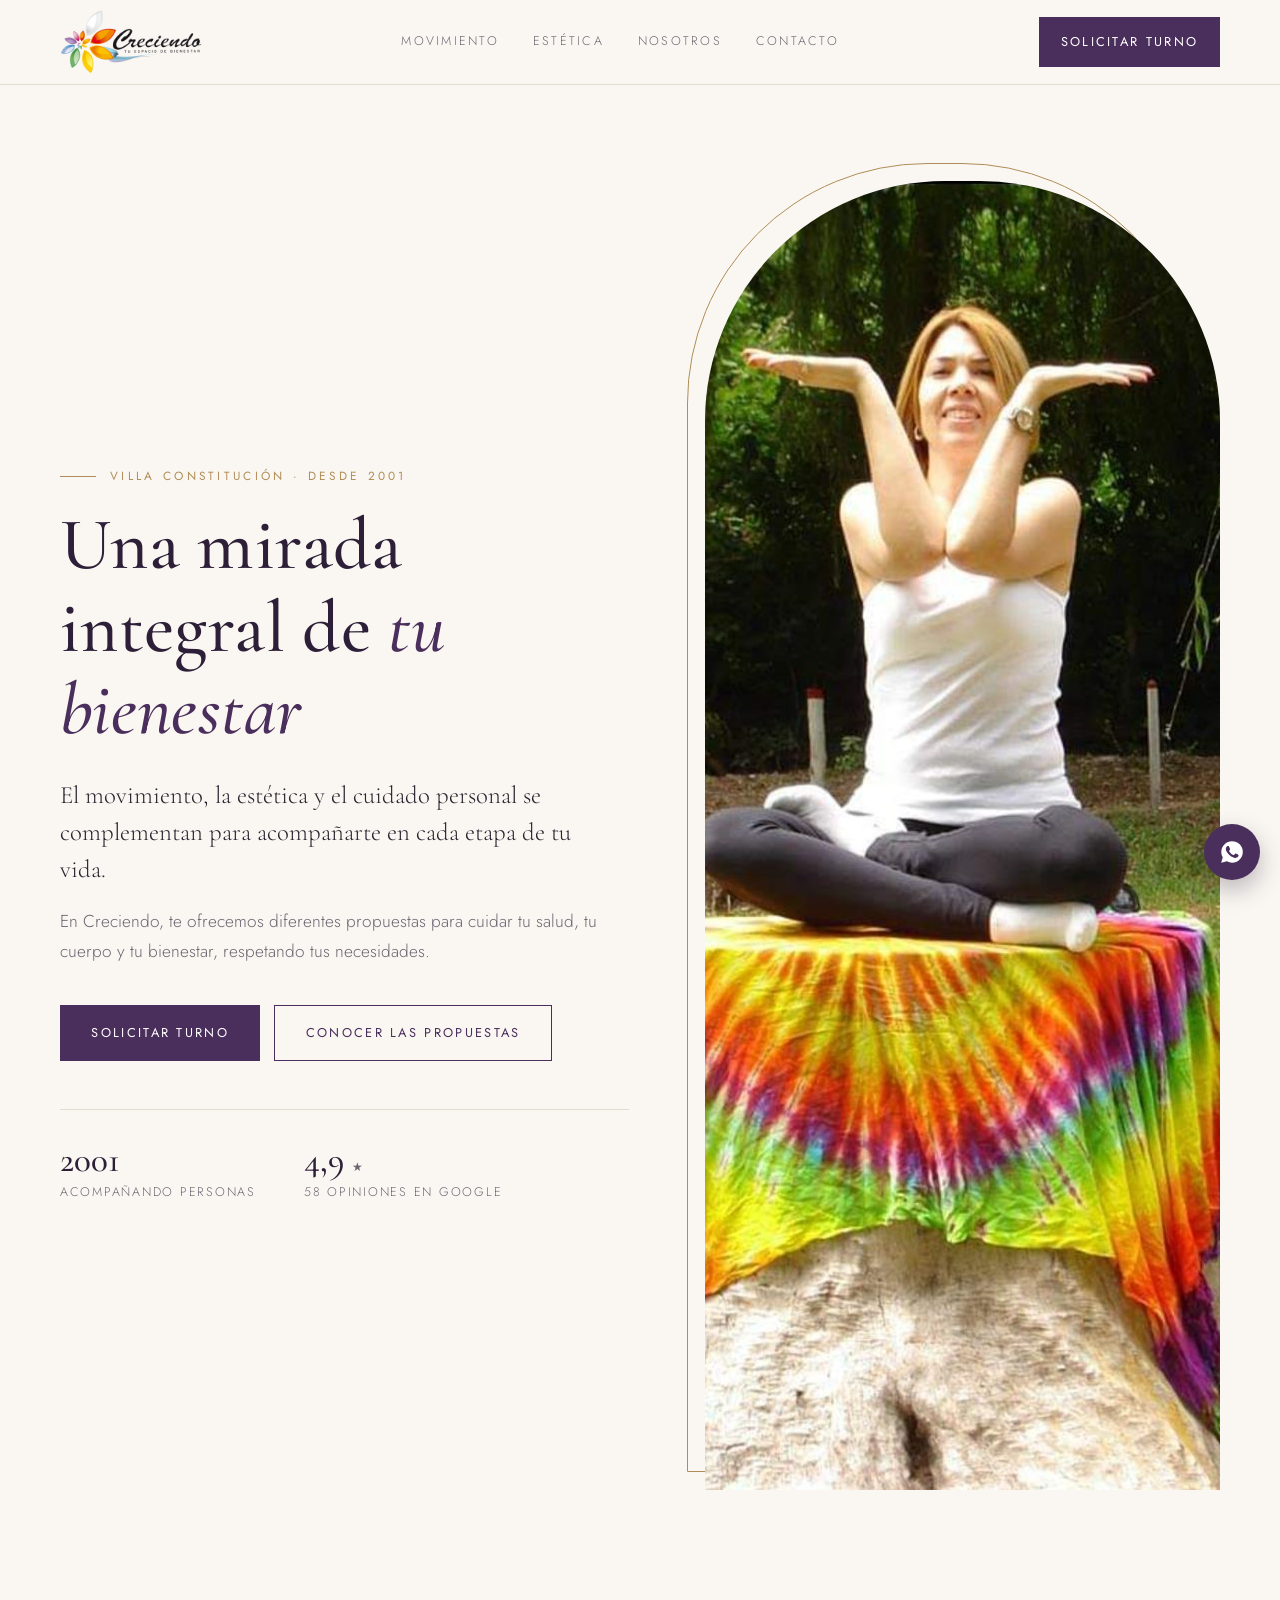
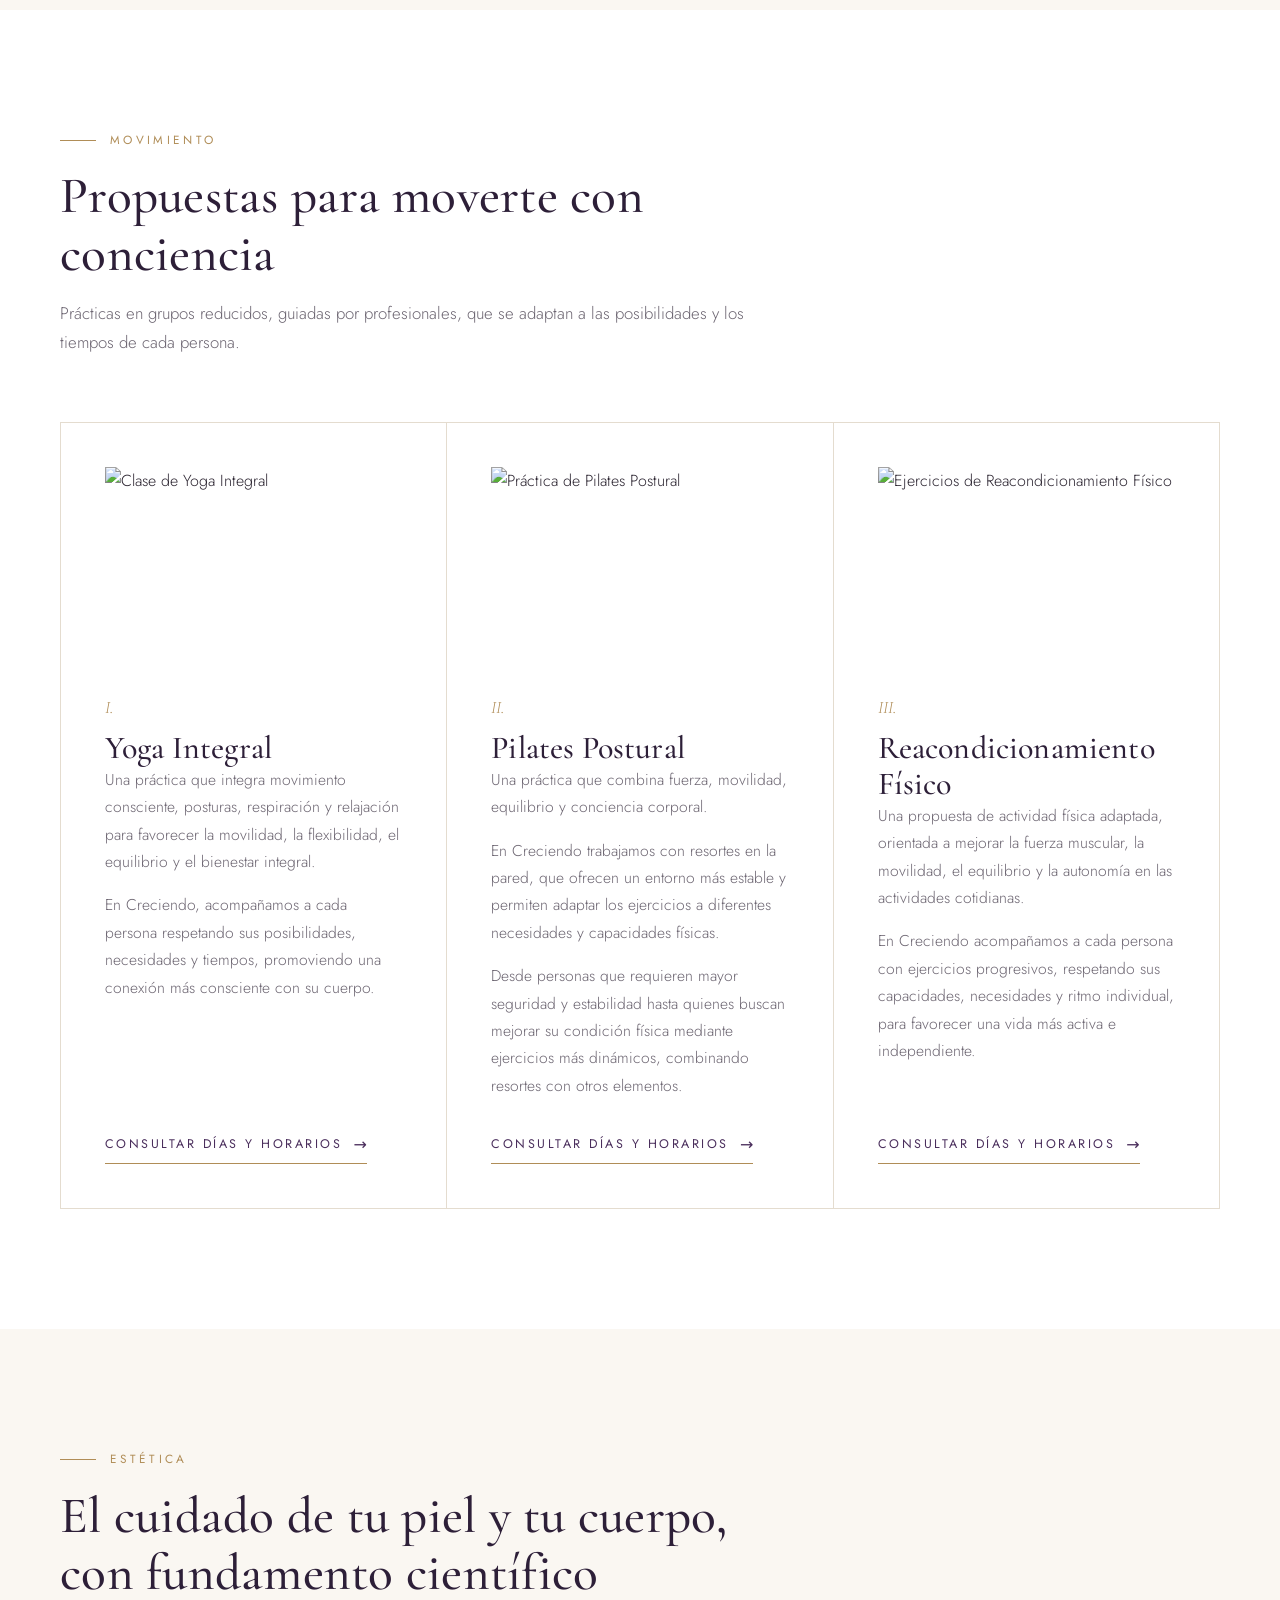
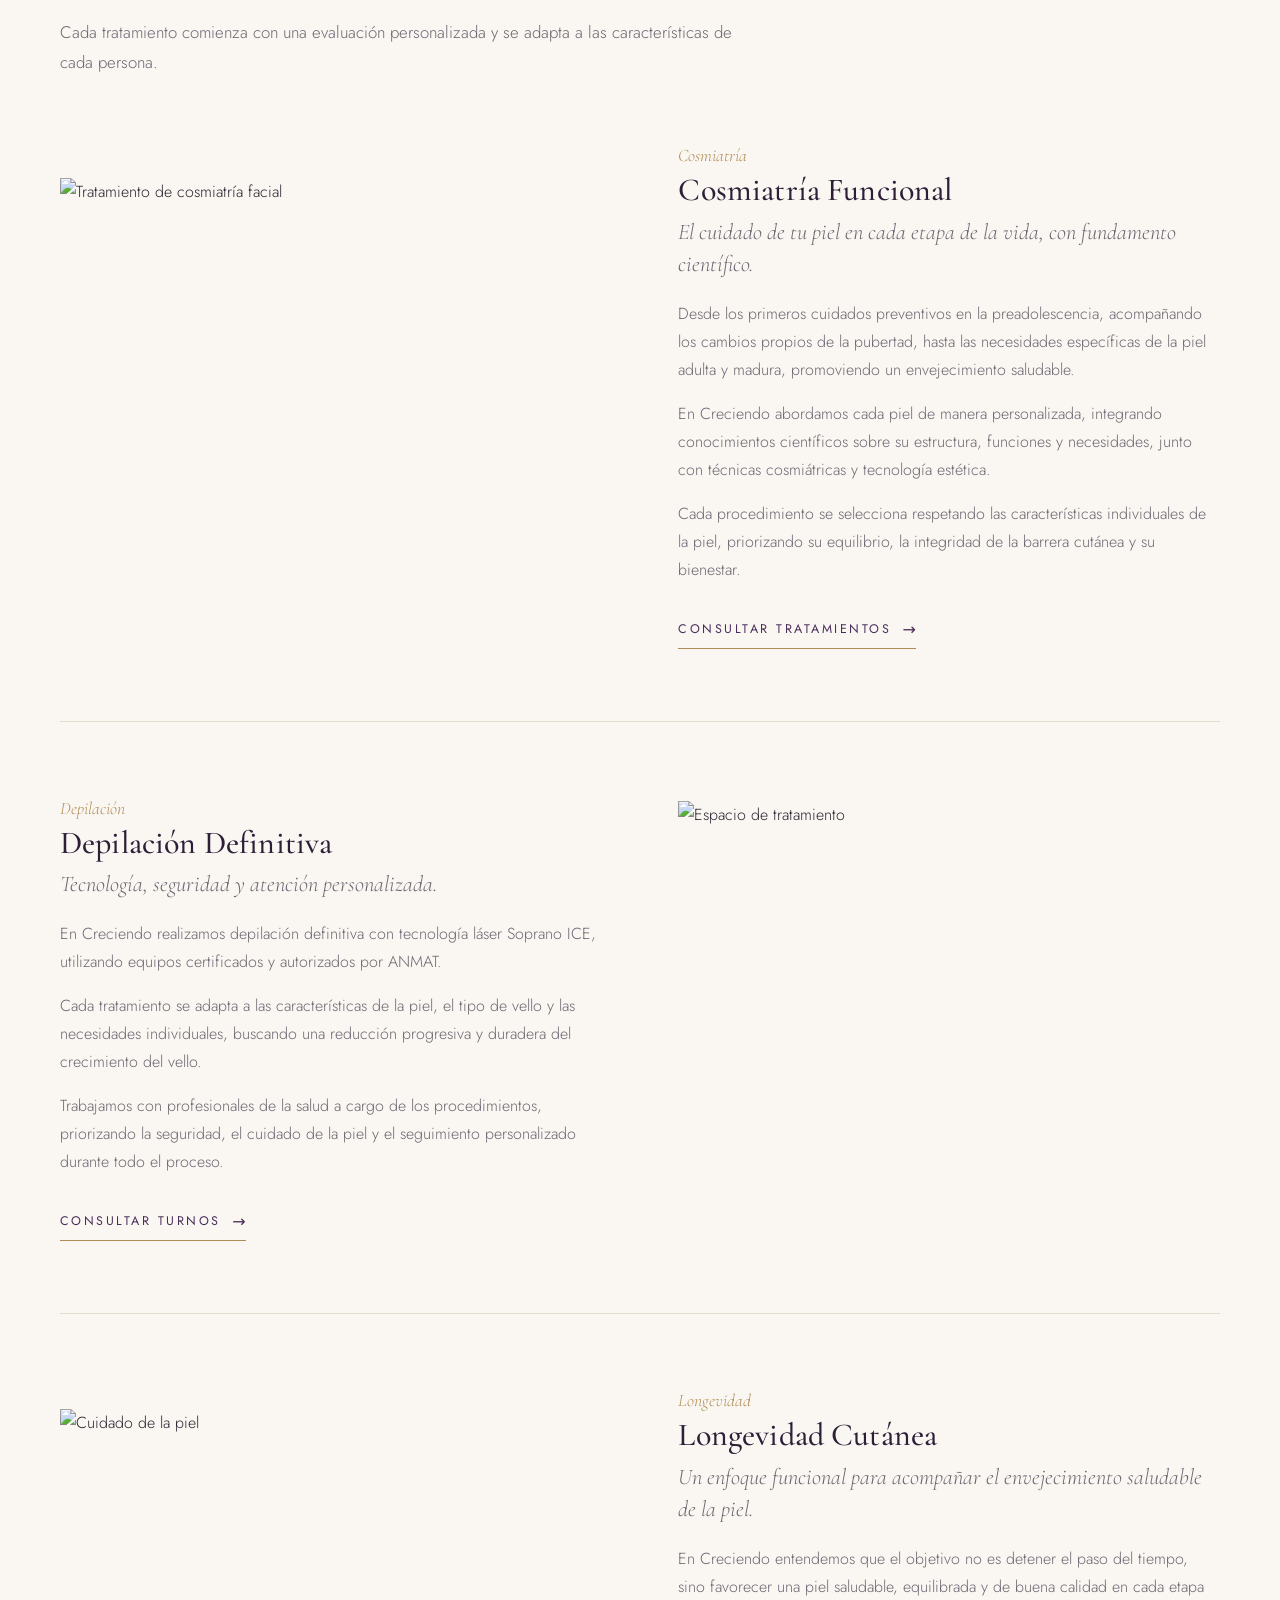
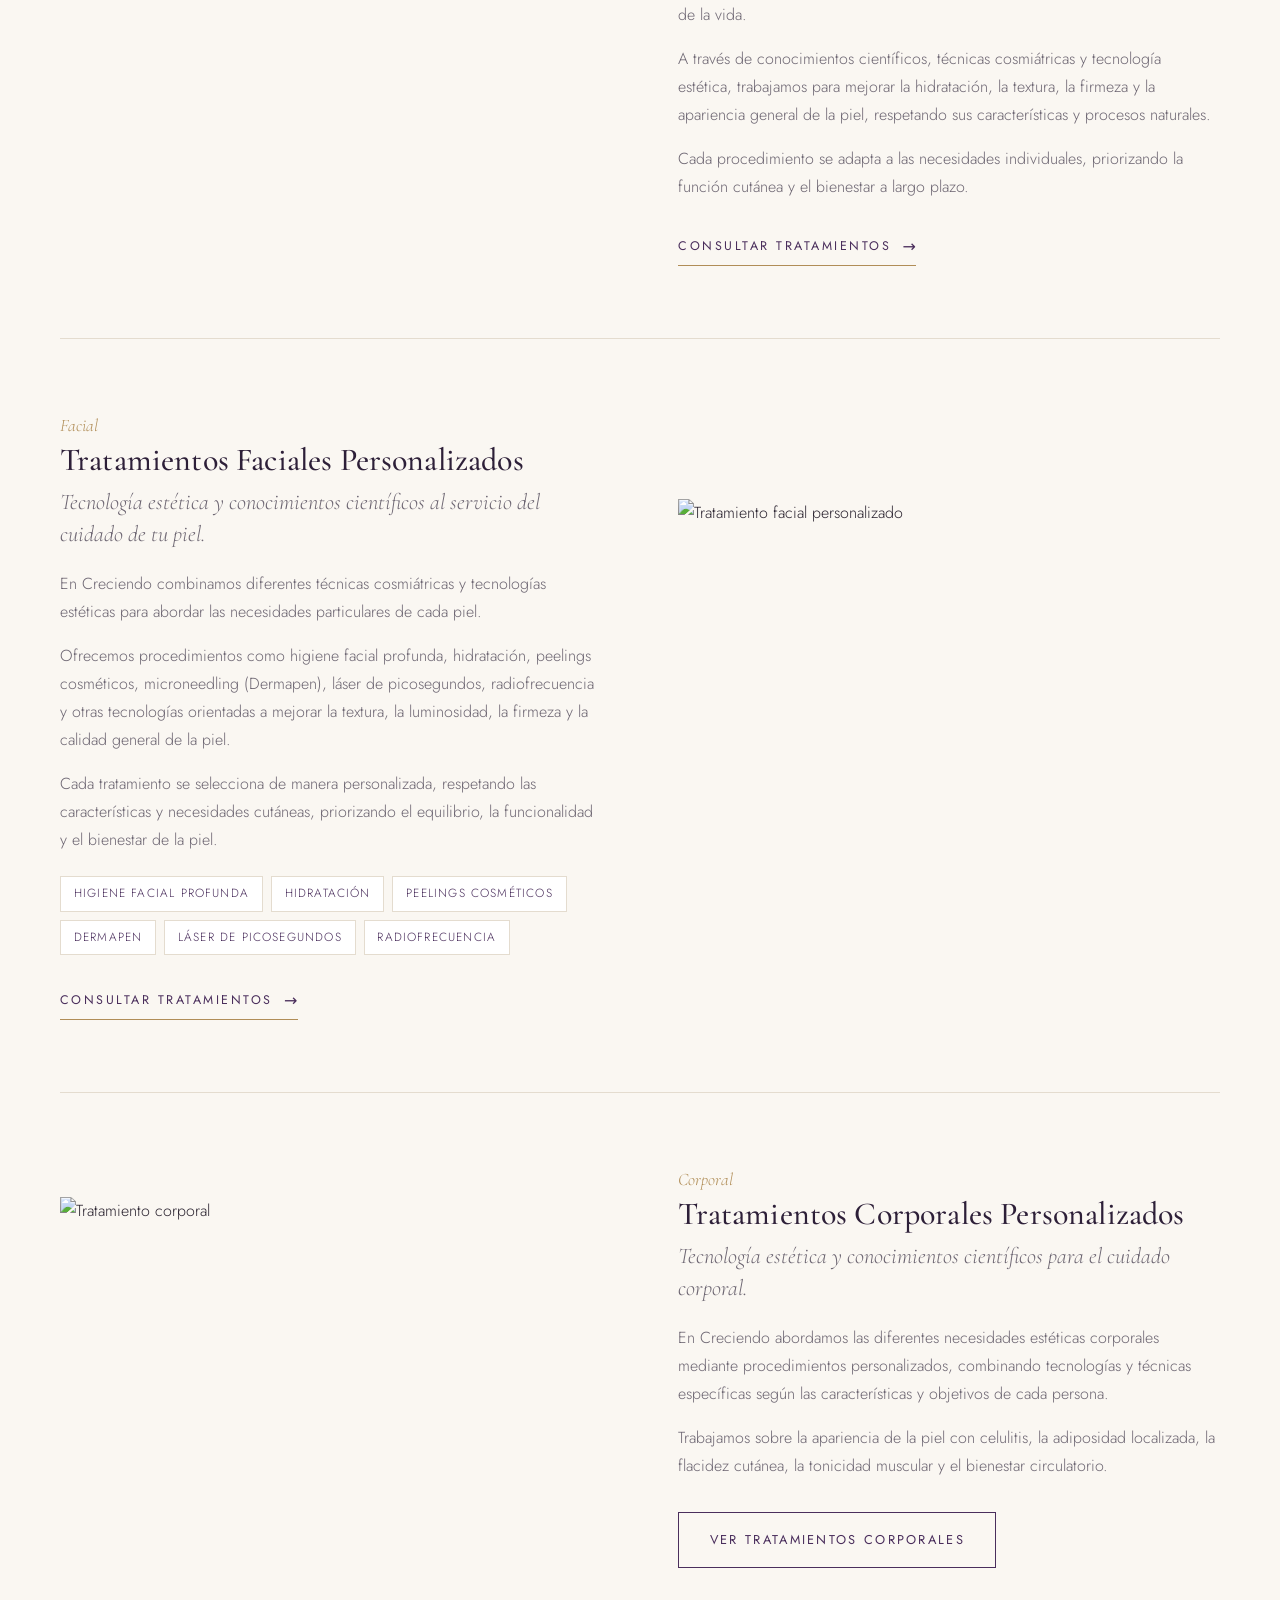
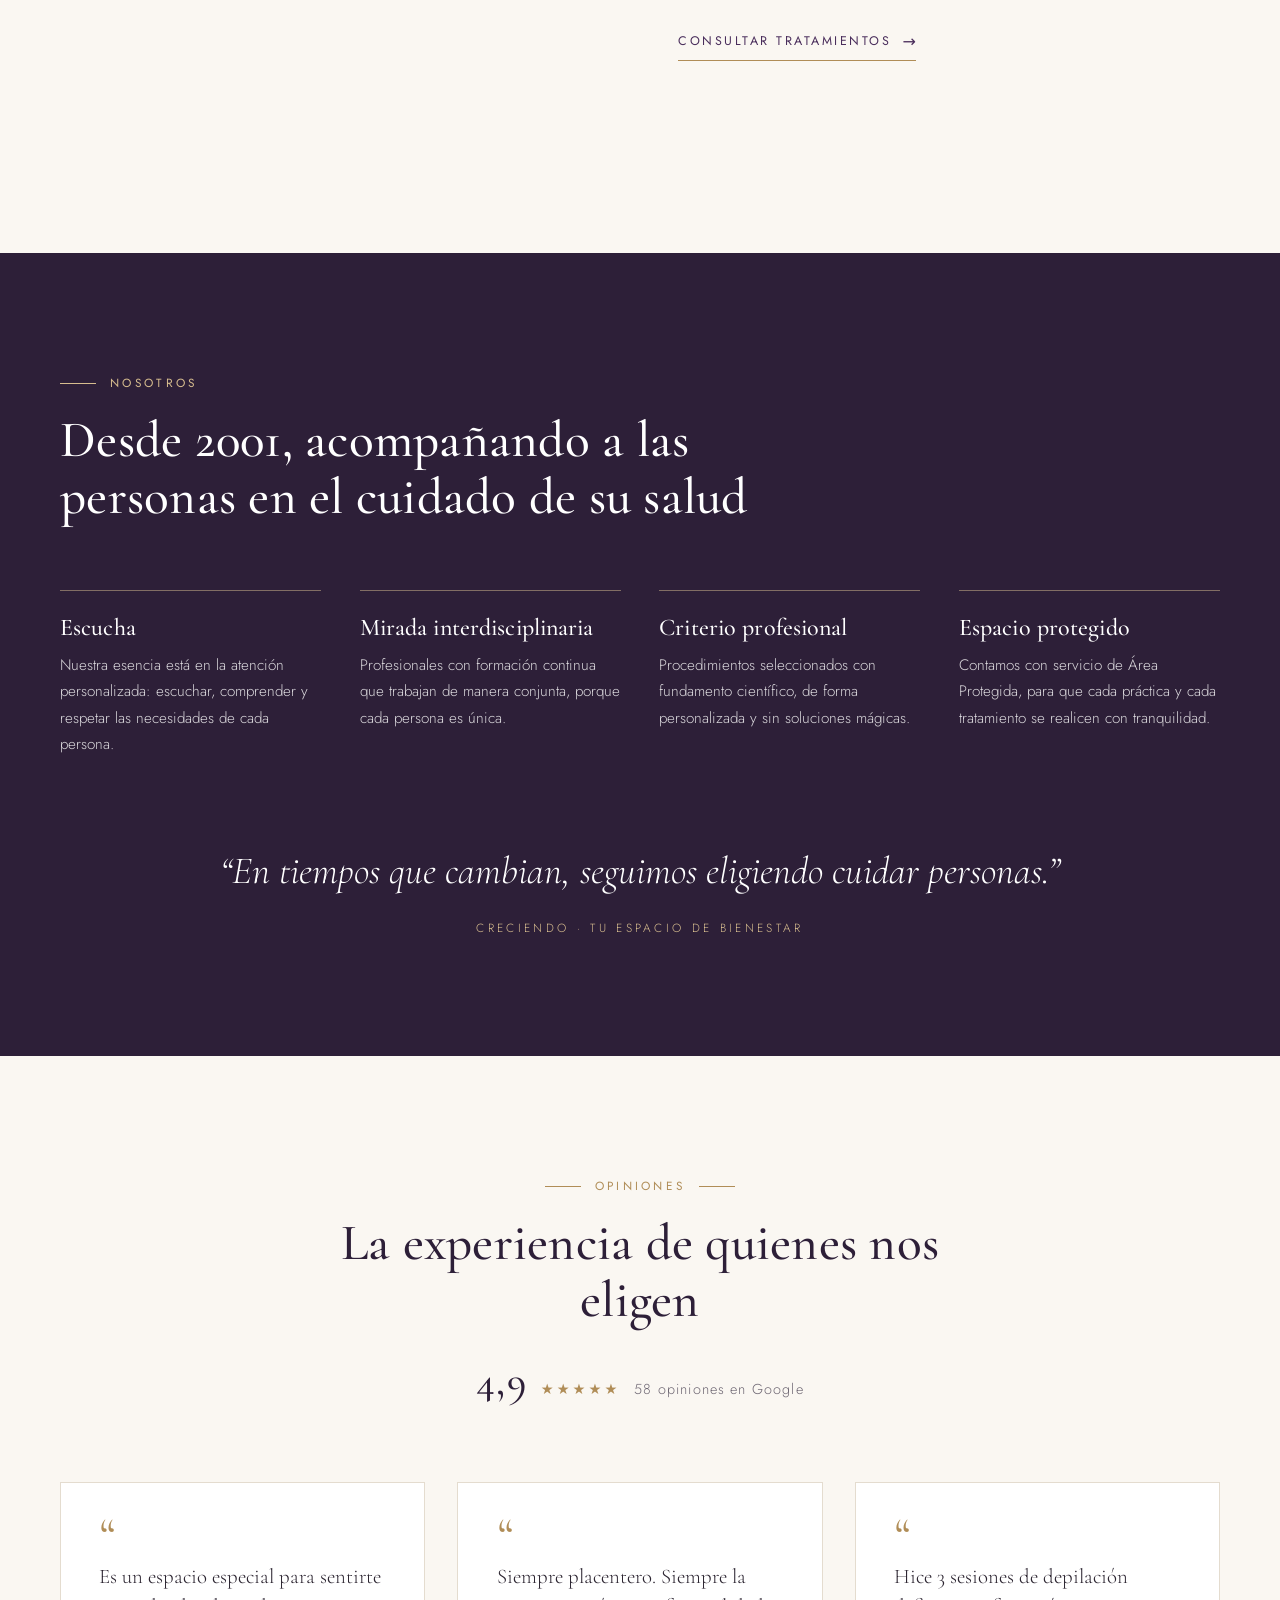
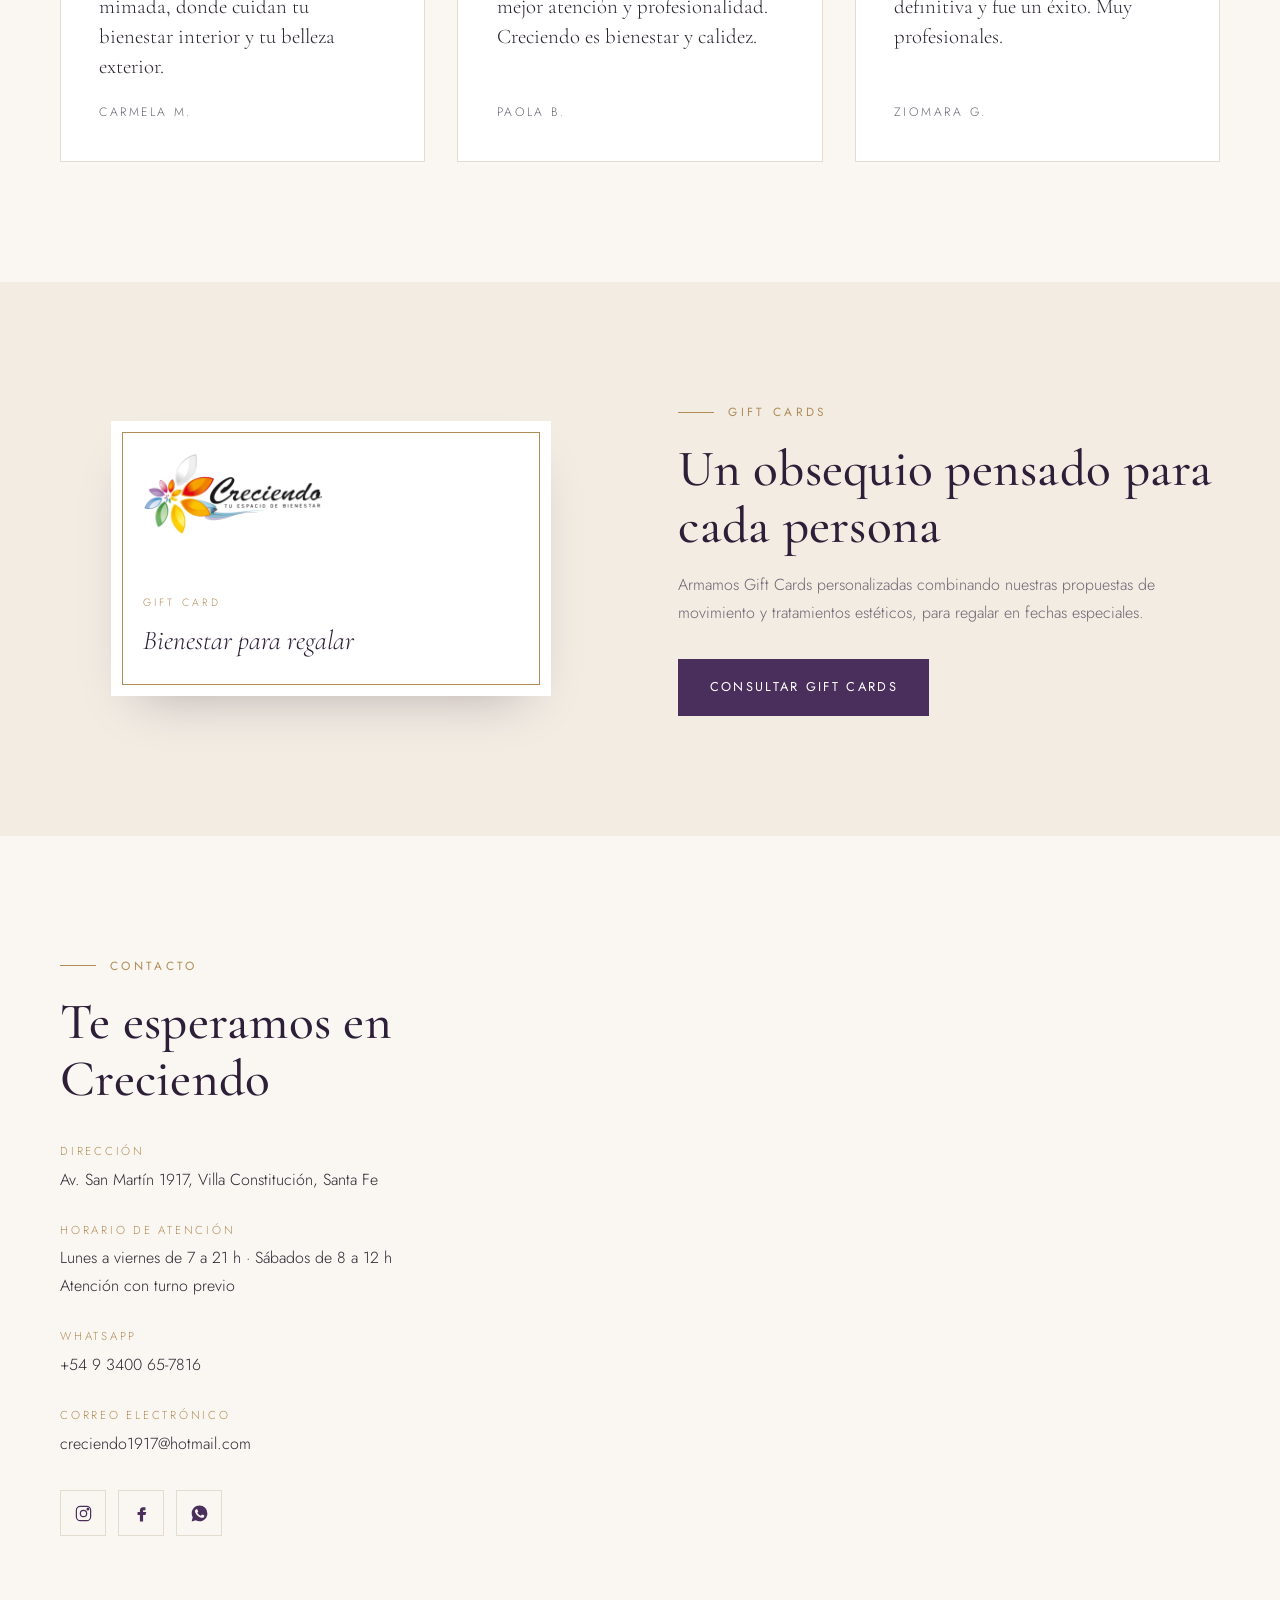
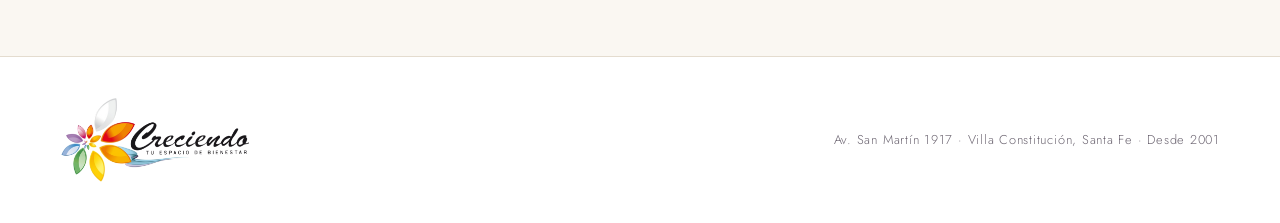
==== commit 6d9e506d: "Foto real en la portada y logo original en gift card y pie Co-Authored-By: Claude Opus 5.5 <noreply@" ====
--- a/index.html
+++ b/index.html
@@ -57,7 +57,7 @@
       </div>
     </div>
     <div class="portada-foto">
-      <img src="https://images.unsplash.com/photo-1506126613408-eca07ce68773?w=1000&q=75" alt="Práctica de yoga en un espacio luminoso">
+      <img src="img/portada.jpg" alt="Práctica de yoga al aire libre en Creciendo" width="1000" height="1309">
     </div>
   </div>
 </section>
@@ -219,7 +219,7 @@
 <section class="regalo" id="regalos">
   <div class="contenedor regalo-grid">
     <div class="tarjeta aparecer" aria-hidden="true">
-      <img class="logo-claro" src="img/logo-claro.png" alt="Creciendo, tu espacio de bienestar" width="752" height="340">
+      <img class="logo-chico" src="img/logo.png" alt="Creciendo, tu espacio de bienestar" width="752" height="340">
       <div><small class="tipo">Gift Card</small><em>Bienestar para regalar</em></div>
     </div>
     <div class="aparecer">
@@ -256,7 +256,7 @@
 
 <footer>
   <div class="contenedor pie">
-    <img class="logo-claro" src="img/logo-claro.png" alt="Creciendo, tu espacio de bienestar" width="752" height="340">
+    <img class="logo-chico" src="img/logo.png" alt="Creciendo, tu espacio de bienestar" width="752" height="340">
     <span>Av. San Martín 1917 · Villa Constitución, Santa Fe · Desde 2001</span>
   </div>
 </footer>
--- a/styles.css
+++ b/styles.css
@@ -44,7 +44,7 @@
 .nav{display:flex;align-items:center;justify-content:space-between;height:84px;gap:20px}
 .marca{display:flex;align-items:center;gap:12px}
 .marca img{height:64px;width:auto}
-.logo-claro{height:auto;width:200px;max-width:100%}
+.logo-chico{height:auto;width:190px;max-width:100%}
 .menu{display:flex;gap:34px;font-size:.78rem;letter-spacing:.18em;text-transform:uppercase}
 .menu a{color:var(--gris);padding:6px 0;border-bottom:1px solid transparent;transition:.2s}
 .menu a:hover,.menu a[aria-current]{color:var(--ciruela);border-color:var(--dorado)}
@@ -67,7 +67,7 @@
 .portada .texto p:first-of-type{font-family:var(--serif);font-size:clamp(1.3rem,2.2vw,1.55rem);color:var(--tinta);line-height:1.5;margin-top:1.6rem}
 .acciones{display:flex;flex-wrap:wrap;gap:14px;margin-top:2.4rem}
 .portada-foto{position:relative}
-.portada-foto img{width:100%;aspect-ratio:4/5;object-fit:cover;border-radius:240px 240px 0 0}
+.portada-foto img{width:100%;aspect-ratio:4/5;object-fit:cover;object-position:50% 35%;border-radius:240px 240px 0 0}
 .portada-foto::before{content:"";position:absolute;inset:-18px 18px 18px -18px;border:1px solid var(--dorado);border-radius:240px 240px 0 0;z-index:-1}
 .datos{display:flex;flex-wrap:wrap;gap:clamp(24px,4vw,48px);margin-top:3rem;padding-top:2rem;border-top:1px solid var(--linea)}
 .dato b{display:block;font-family:var(--serif);font-weight:500;font-size:2.2rem;color:var(--ciruela-osc);line-height:1}
@@ -124,10 +124,10 @@
 /* Gift card */
 .regalo{background:var(--arena)}
 .regalo-grid{display:grid;grid-template-columns:1fr 1fr;gap:clamp(40px,6vw,80px);align-items:center}
-.tarjeta{aspect-ratio:1.6;max-width:440px;width:100%;justify-self:center;background:var(--ciruela-osc);color:#fff;padding:32px;display:flex;flex-direction:column;justify-content:space-between;outline:1px solid var(--dorado);outline-offset:-12px}
-.tarjeta .logo-claro{width:170px}
+.tarjeta{aspect-ratio:1.6;max-width:440px;width:100%;justify-self:center;background:var(--blanco);color:var(--ciruela-osc);padding:32px;display:flex;flex-direction:column;justify-content:space-between;outline:1px solid var(--dorado);outline-offset:-12px;box-shadow:0 24px 50px -28px rgba(45,31,56,.35)}
+.tarjeta .logo-chico{width:180px}
 .tarjeta em{font-family:var(--serif);font-size:1.7rem}
-.tarjeta small.tipo{font-size:.66rem;letter-spacing:.3em;text-transform:uppercase;color:#d7bd8f;display:block;margin-bottom:.3rem}
+.tarjeta small.tipo{font-size:.66rem;letter-spacing:.3em;text-transform:uppercase;color:var(--dorado);display:block;margin-bottom:.3rem}
 .regalo p{color:var(--gris)}
 .regalo .btn{margin-top:2rem}
 @media (max-width:860px){.regalo-grid{grid-template-columns:1fr}}
@@ -144,7 +144,7 @@
 .mapa{width:100%;height:100%;min-height:380px;border:0;filter:grayscale(.35)}
 @media (max-width:860px){.contacto-grid{grid-template-columns:1fr}}
 
-footer{background:var(--ciruela-osc);color:rgba(255,255,255,.6);padding:40px 0;font-size:.8rem;letter-spacing:.06em}
+footer{background:var(--blanco);border-top:1px solid var(--linea);color:var(--gris);padding:40px 0;font-size:.8rem;letter-spacing:.06em}
 .pie{display:flex;flex-wrap:wrap;justify-content:space-between;gap:16px;align-items:center}
 
 
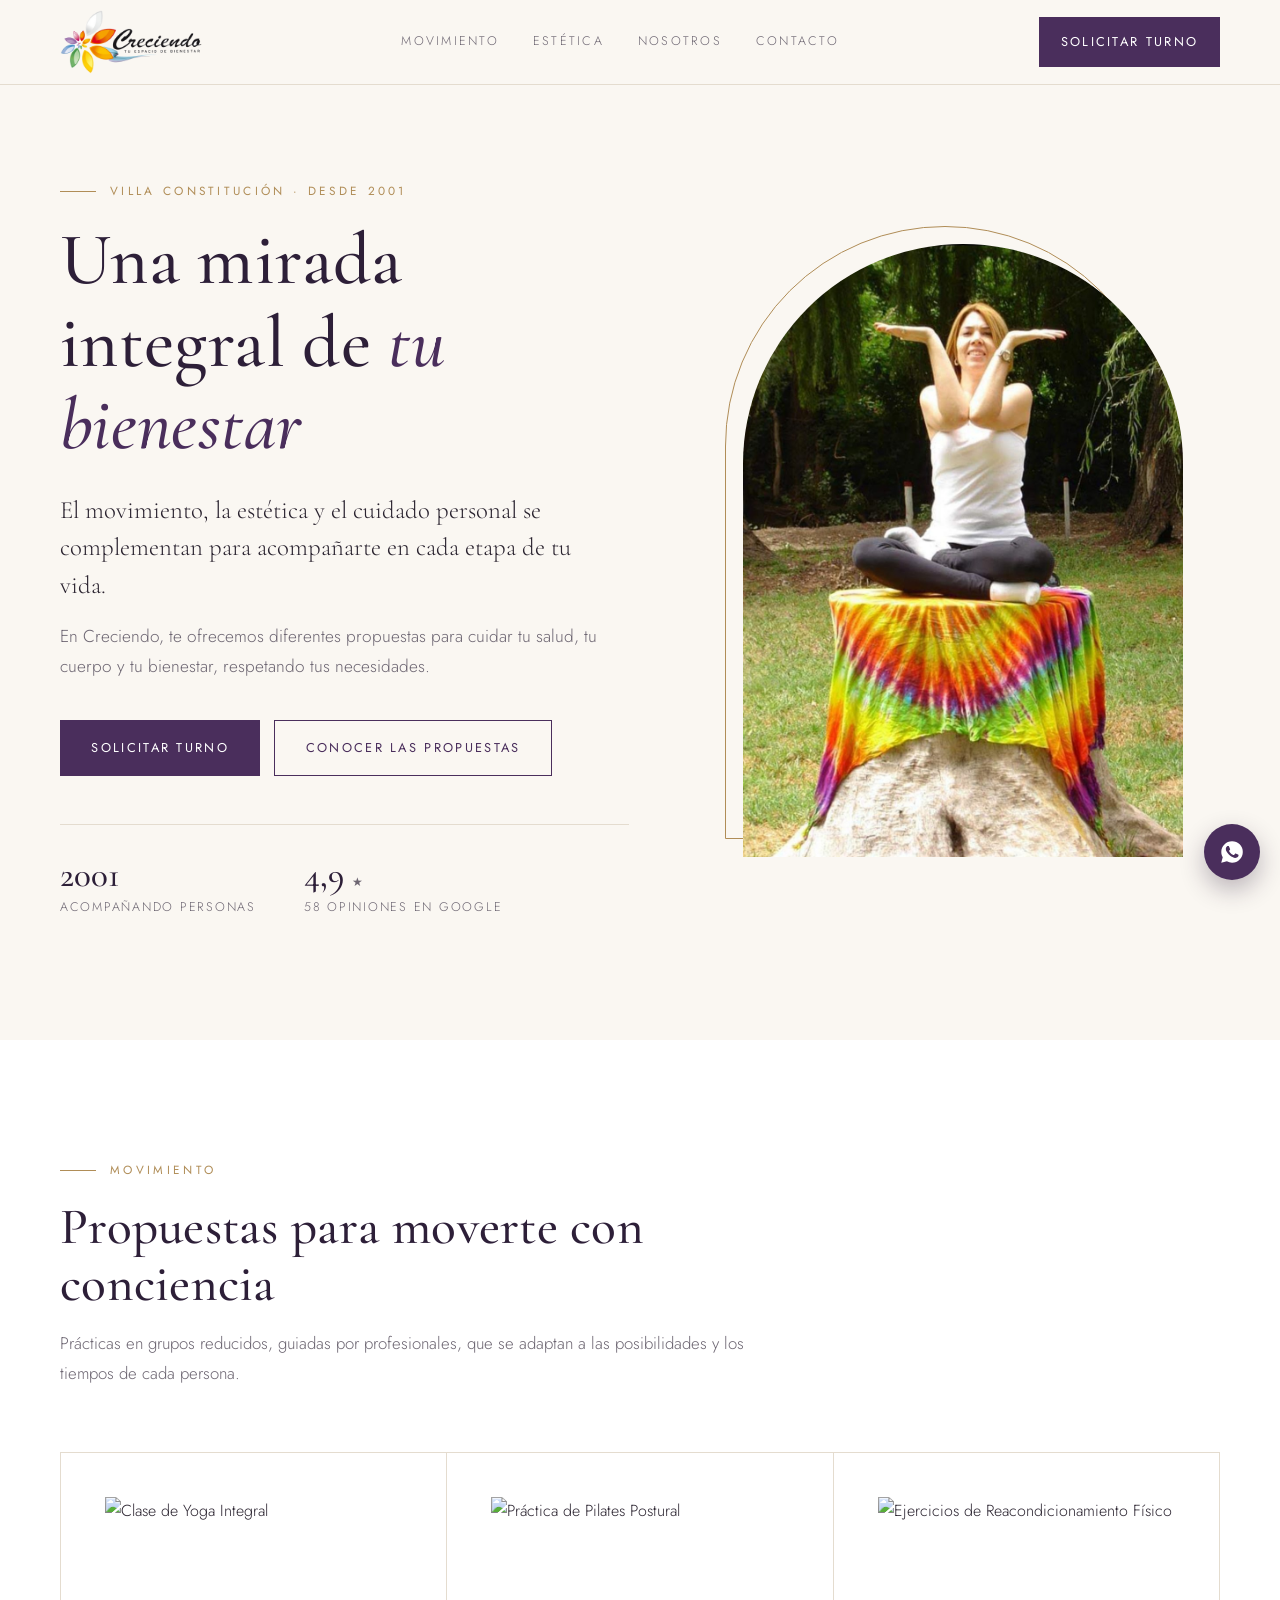
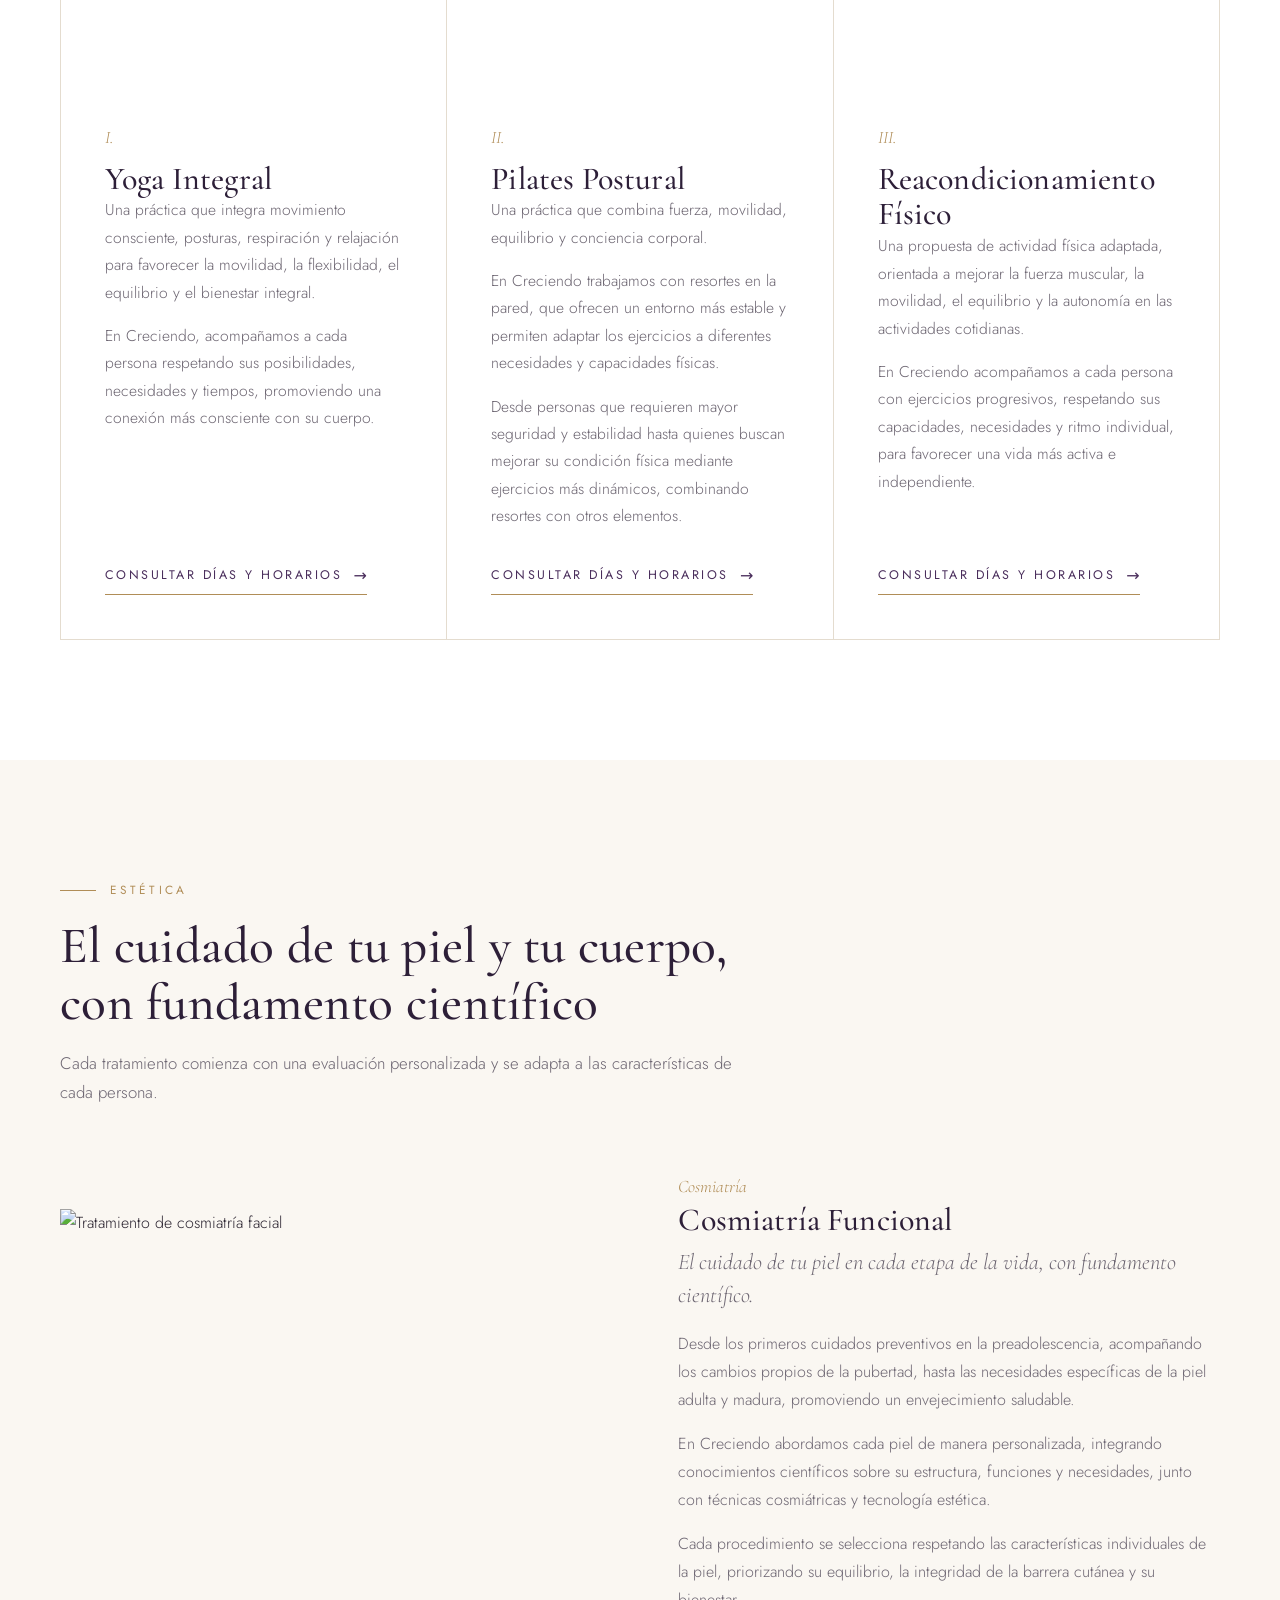
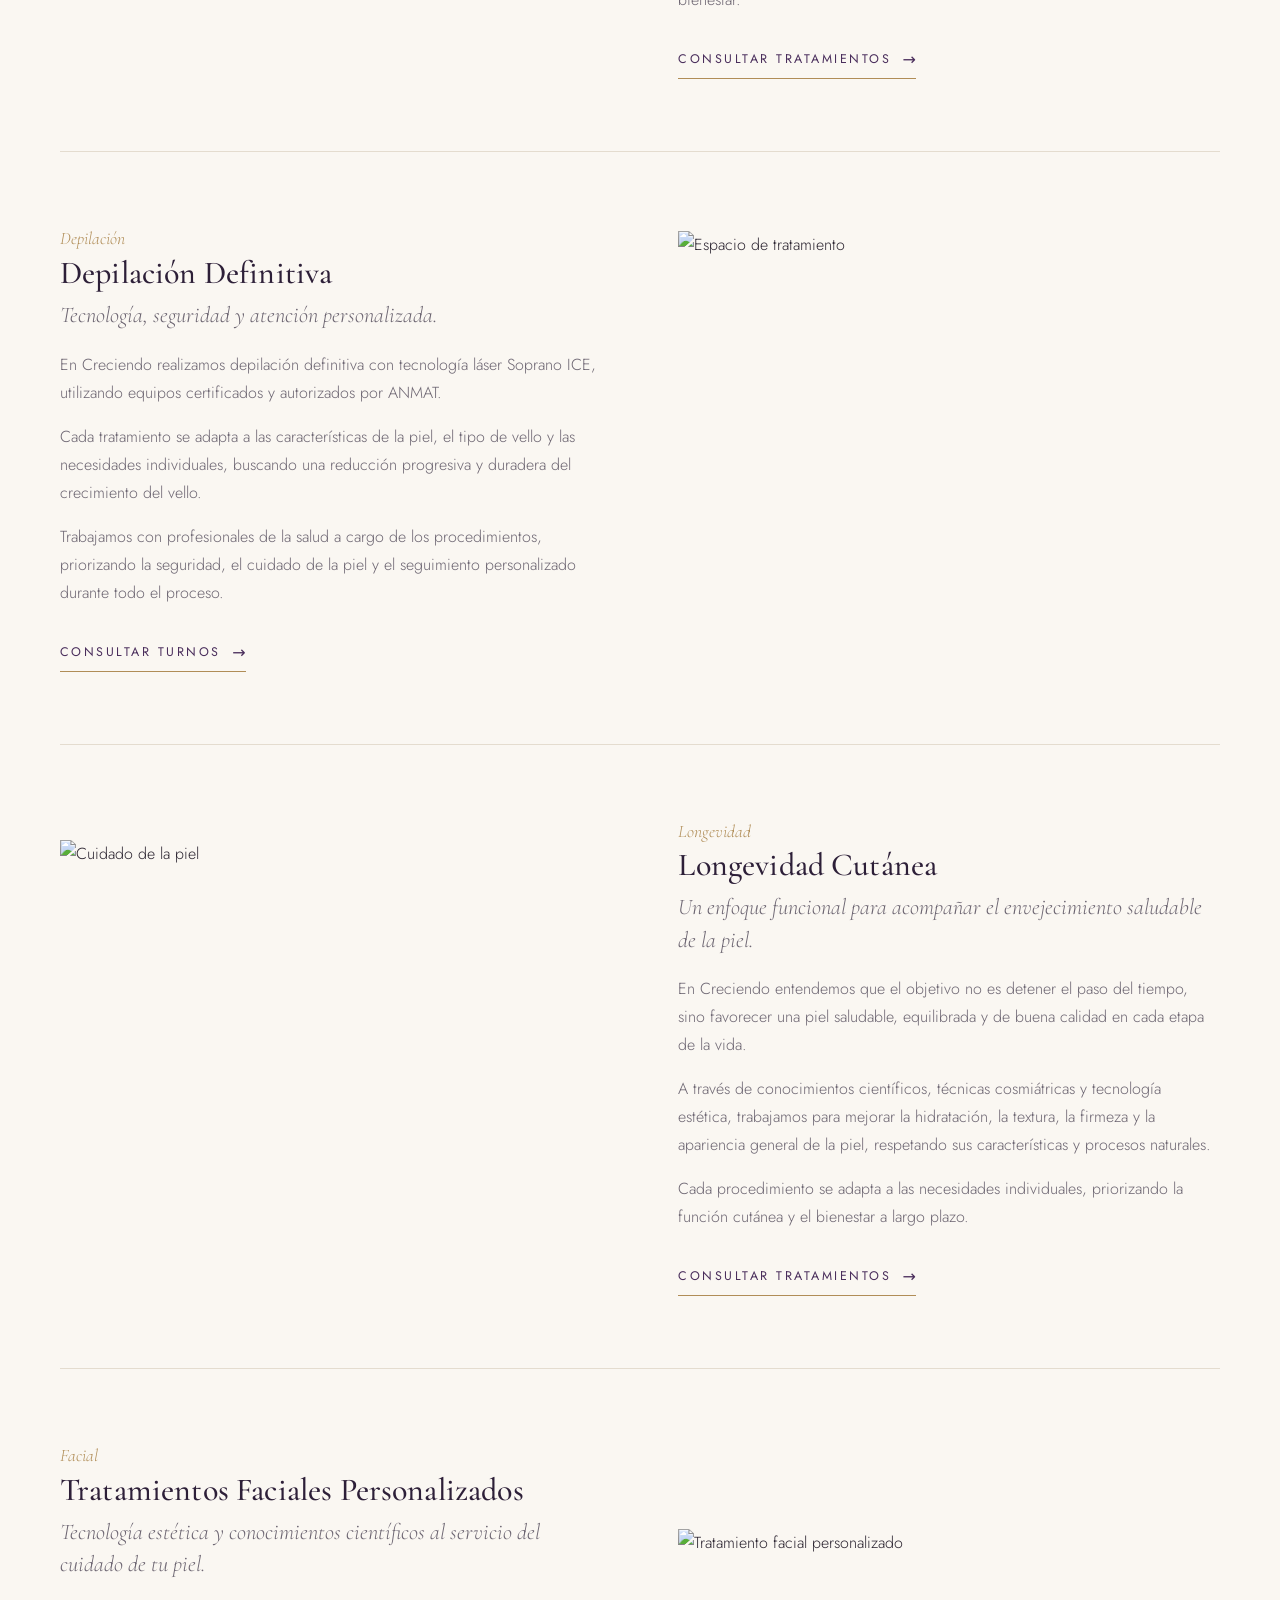
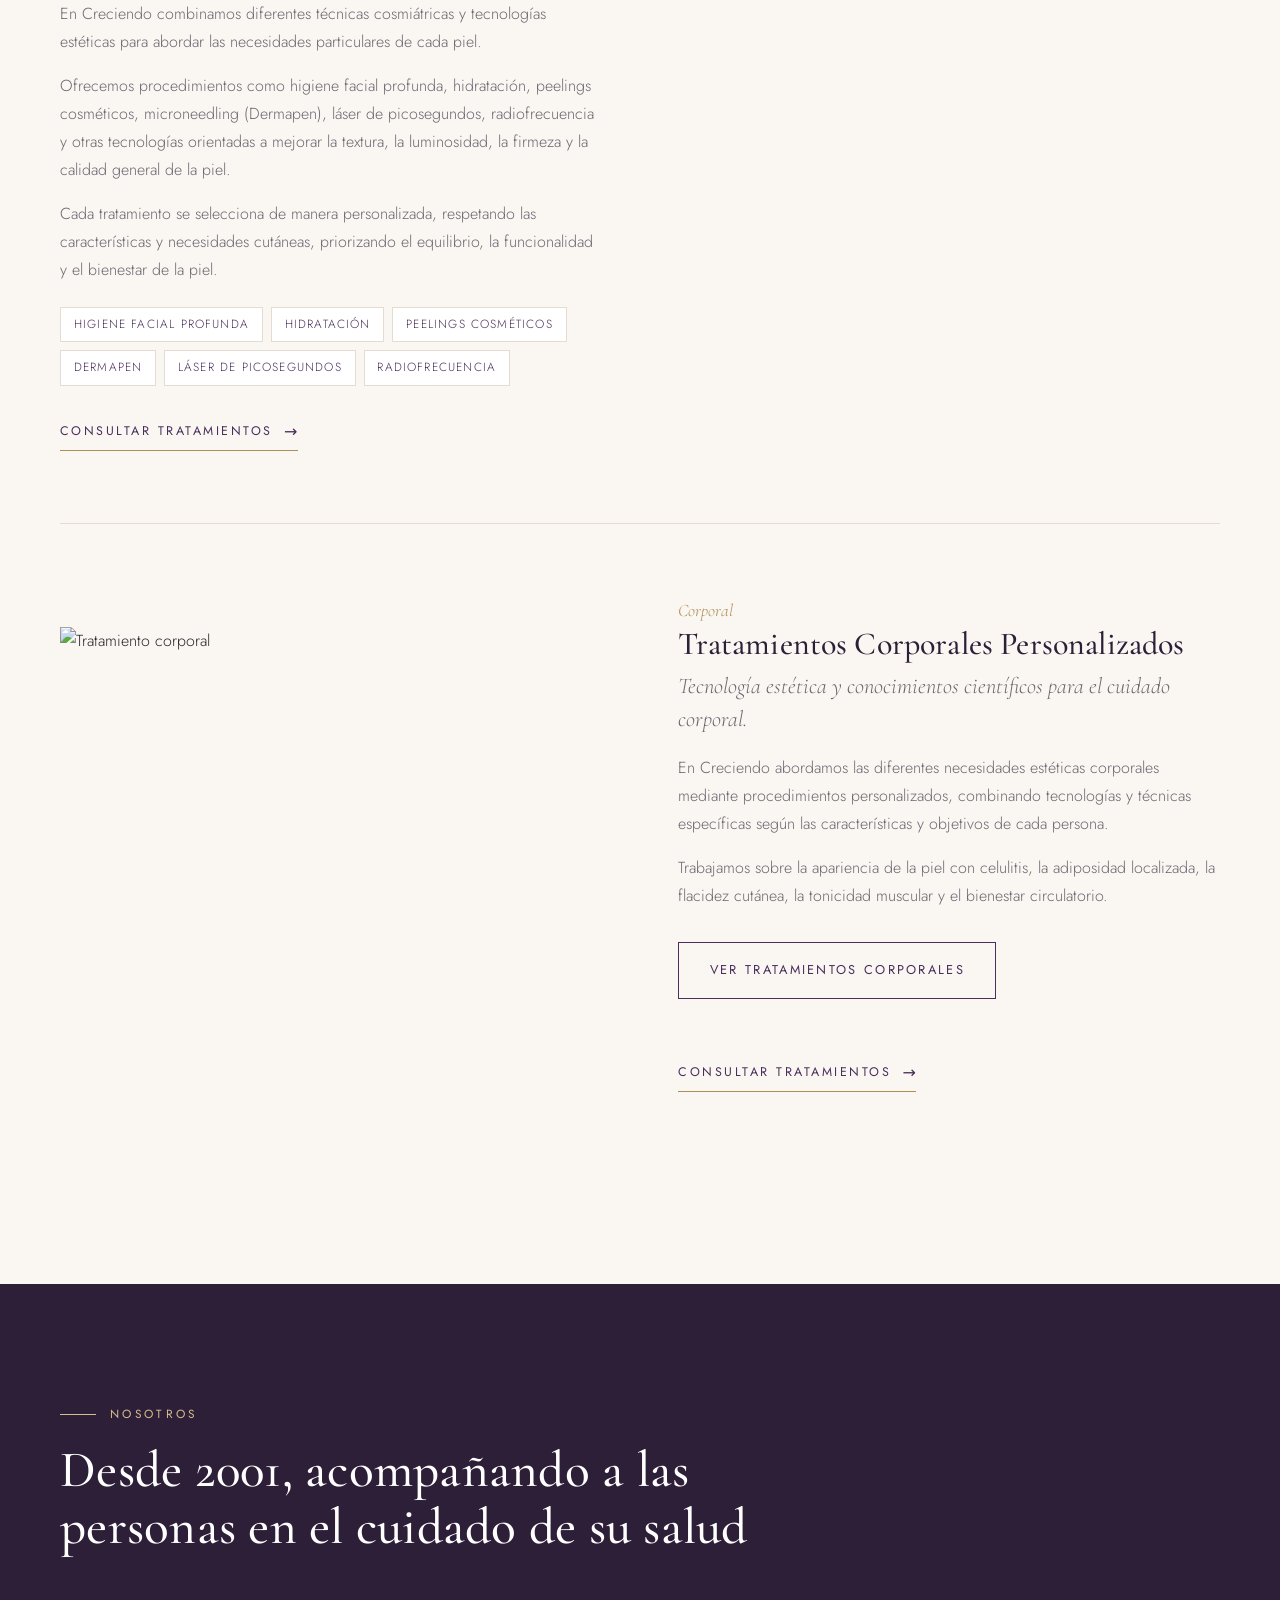
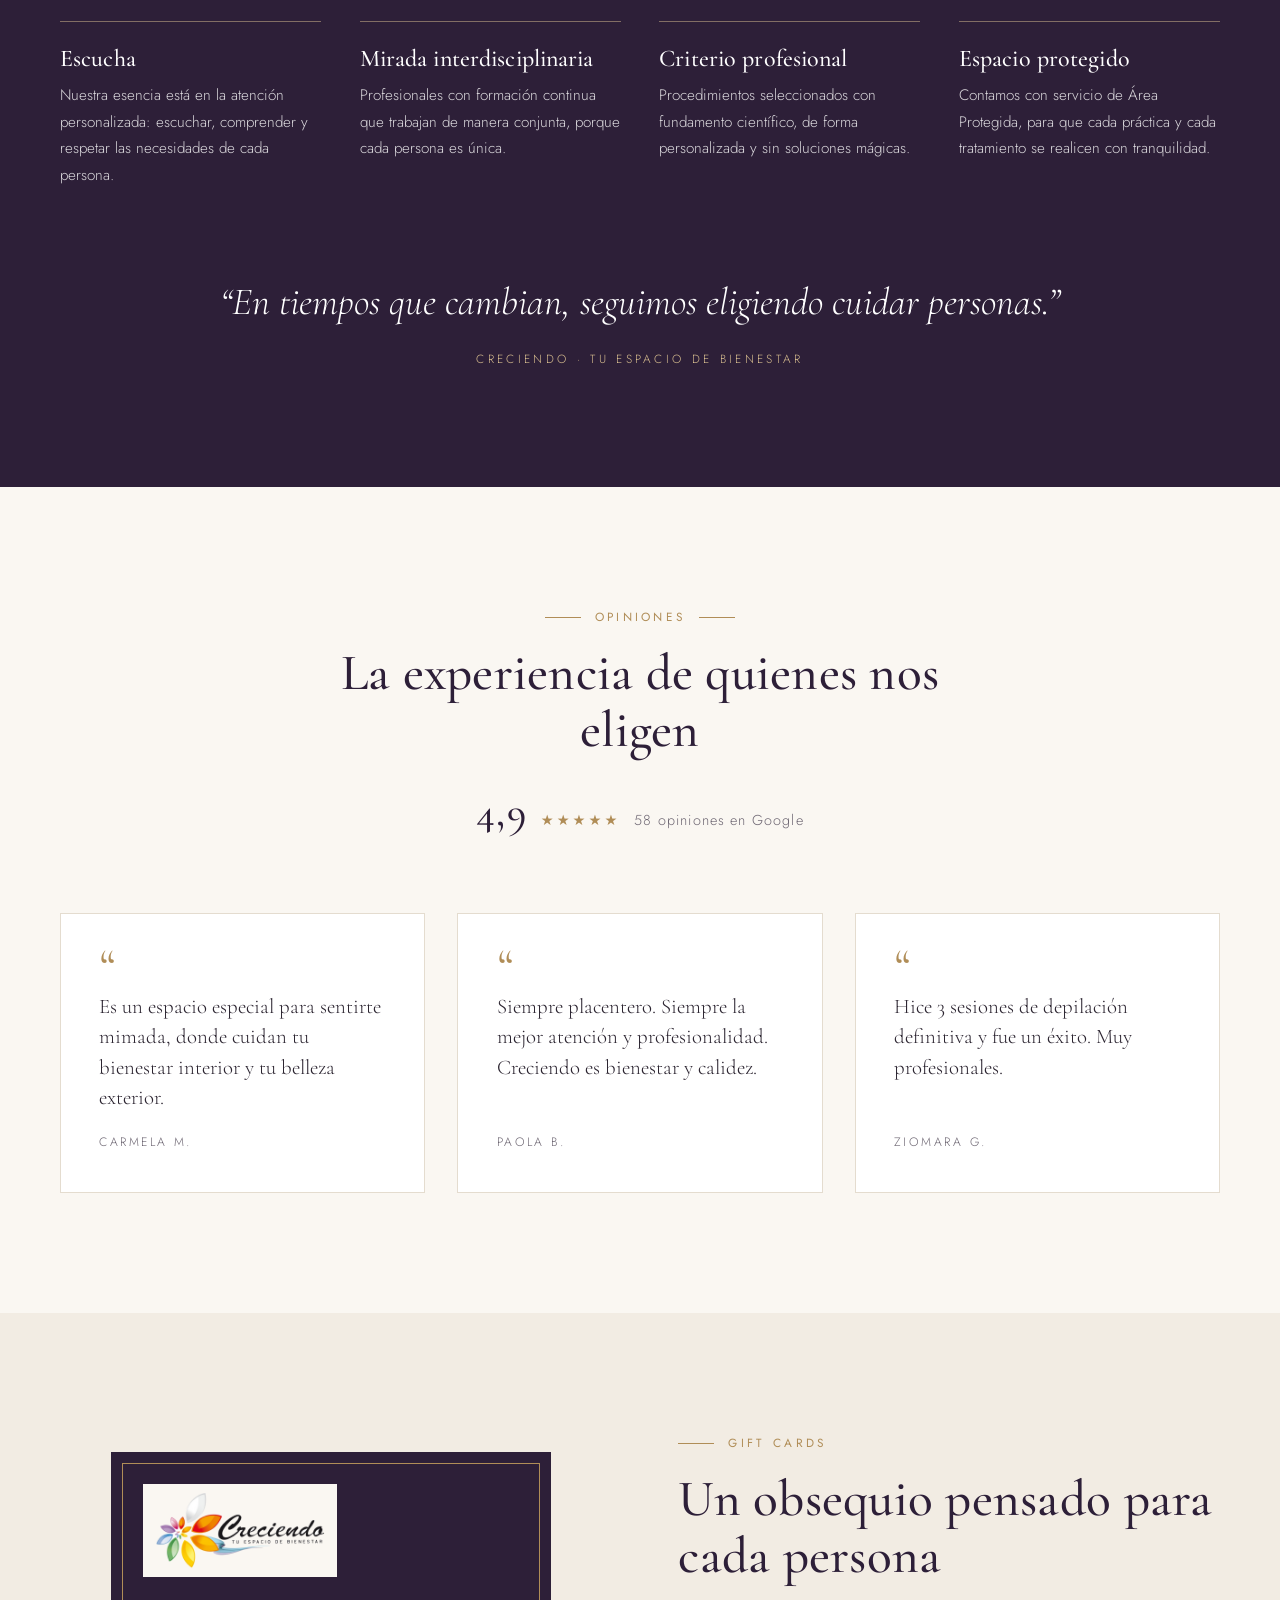
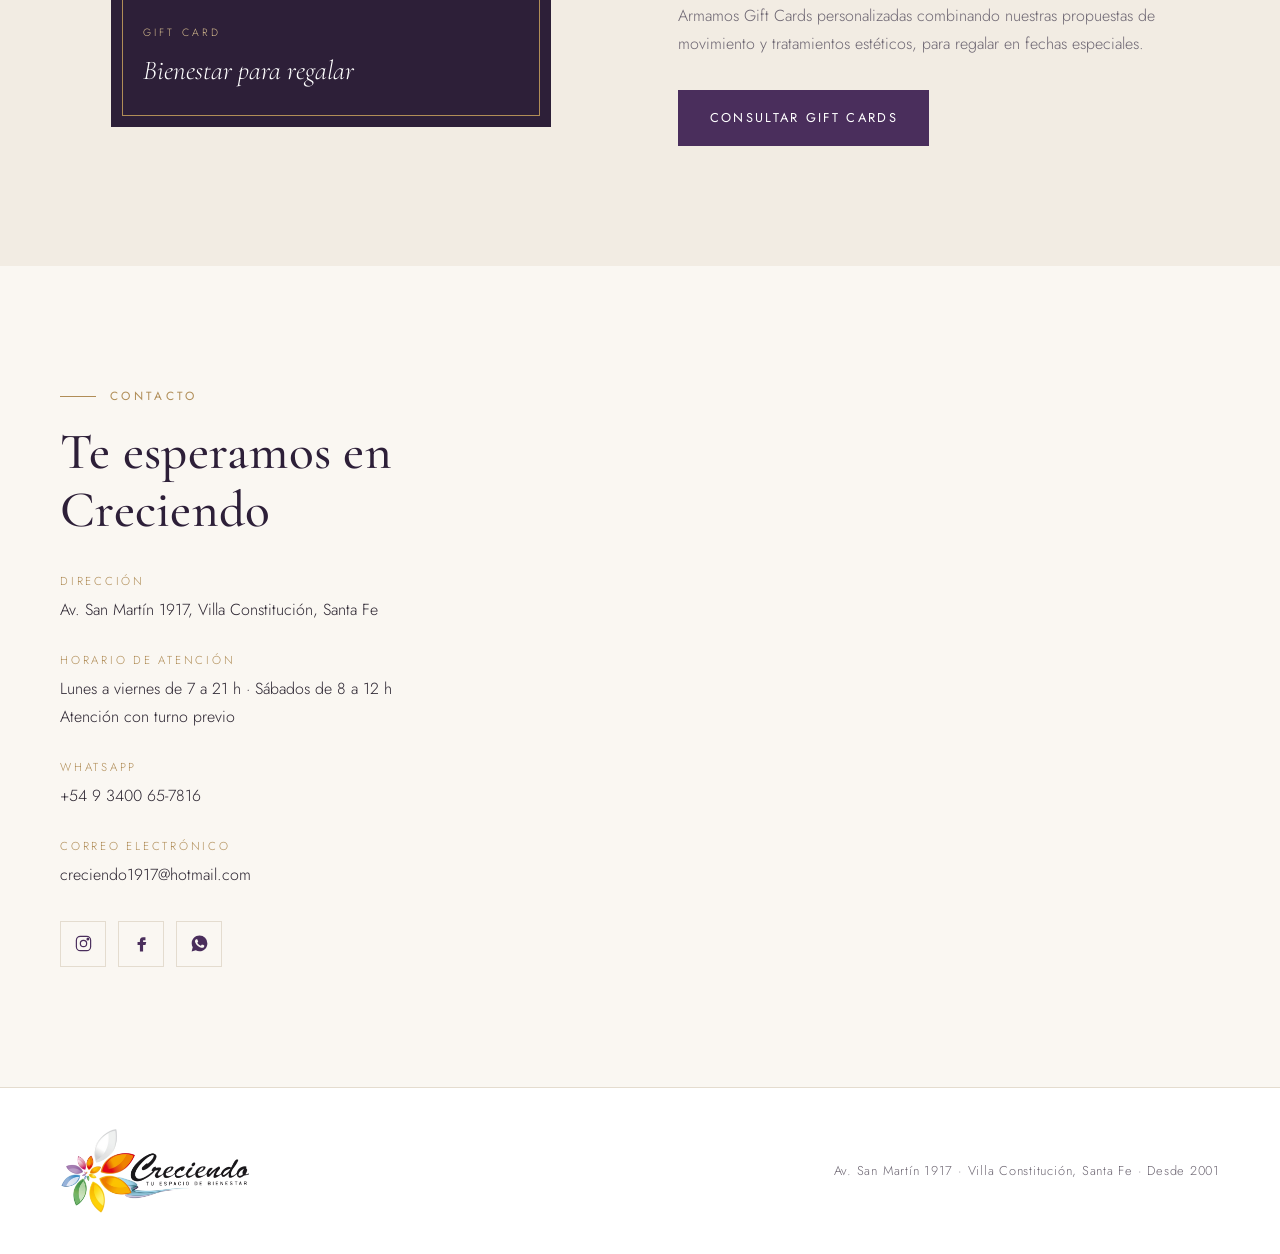
==== commit 443cbd00: "Foto de portada entera y centrada; gift card de nuevo en violeta Co-Authored-By: Claude Opus 5.5 <no" ====
--- a/index.html
+++ b/index.html
@@ -57,7 +57,7 @@
       </div>
     </div>
     <div class="portada-foto">
-      <img src="img/portada.jpg" alt="Práctica de yoga al aire libre en Creciendo" width="1000" height="1309">
+      <img src="img/portada.jpg" alt="Práctica de yoga al aire libre en Creciendo" width="1000" height="1394">
     </div>
   </div>
 </section>
--- a/styles.css
+++ b/styles.css
@@ -66,8 +66,8 @@
 .portada .texto p{font-size:1.08rem;color:var(--gris);max-width:540px}
 .portada .texto p:first-of-type{font-family:var(--serif);font-size:clamp(1.3rem,2.2vw,1.55rem);color:var(--tinta);line-height:1.5;margin-top:1.6rem}
 .acciones{display:flex;flex-wrap:wrap;gap:14px;margin-top:2.4rem}
-.portada-foto{position:relative}
-.portada-foto img{width:100%;aspect-ratio:4/5;object-fit:cover;object-position:50% 35%;border-radius:240px 240px 0 0}
+.portada-foto{position:relative;max-width:440px;width:100%;justify-self:center}
+.portada-foto img{width:100%;height:auto;border-radius:240px 240px 0 0}
 .portada-foto::before{content:"";position:absolute;inset:-18px 18px 18px -18px;border:1px solid var(--dorado);border-radius:240px 240px 0 0;z-index:-1}
 .datos{display:flex;flex-wrap:wrap;gap:clamp(24px,4vw,48px);margin-top:3rem;padding-top:2rem;border-top:1px solid var(--linea)}
 .dato b{display:block;font-family:var(--serif);font-weight:500;font-size:2.2rem;color:var(--ciruela-osc);line-height:1}
@@ -124,10 +124,10 @@
 /* Gift card */
 .regalo{background:var(--arena)}
 .regalo-grid{display:grid;grid-template-columns:1fr 1fr;gap:clamp(40px,6vw,80px);align-items:center}
-.tarjeta{aspect-ratio:1.6;max-width:440px;width:100%;justify-self:center;background:var(--blanco);color:var(--ciruela-osc);padding:32px;display:flex;flex-direction:column;justify-content:space-between;outline:1px solid var(--dorado);outline-offset:-12px;box-shadow:0 24px 50px -28px rgba(45,31,56,.35)}
-.tarjeta .logo-chico{width:180px}
+.tarjeta{aspect-ratio:1.6;max-width:440px;width:100%;justify-self:center;background:var(--ciruela-osc);color:#fff;padding:32px;display:flex;flex-direction:column;justify-content:space-between;align-items:flex-start;outline:1px solid var(--dorado);outline-offset:-12px}
+.tarjeta .logo-chico{width:170px;background:var(--marfil);padding:8px 12px;box-sizing:content-box}
 .tarjeta em{font-family:var(--serif);font-size:1.7rem}
-.tarjeta small.tipo{font-size:.66rem;letter-spacing:.3em;text-transform:uppercase;color:var(--dorado);display:block;margin-bottom:.3rem}
+.tarjeta small.tipo{font-size:.66rem;letter-spacing:.3em;text-transform:uppercase;color:#d7bd8f;display:block;margin-bottom:.3rem}
 .regalo p{color:var(--gris)}
 .regalo .btn{margin-top:2rem}
 @media (max-width:860px){.regalo-grid{grid-template-columns:1fr}}
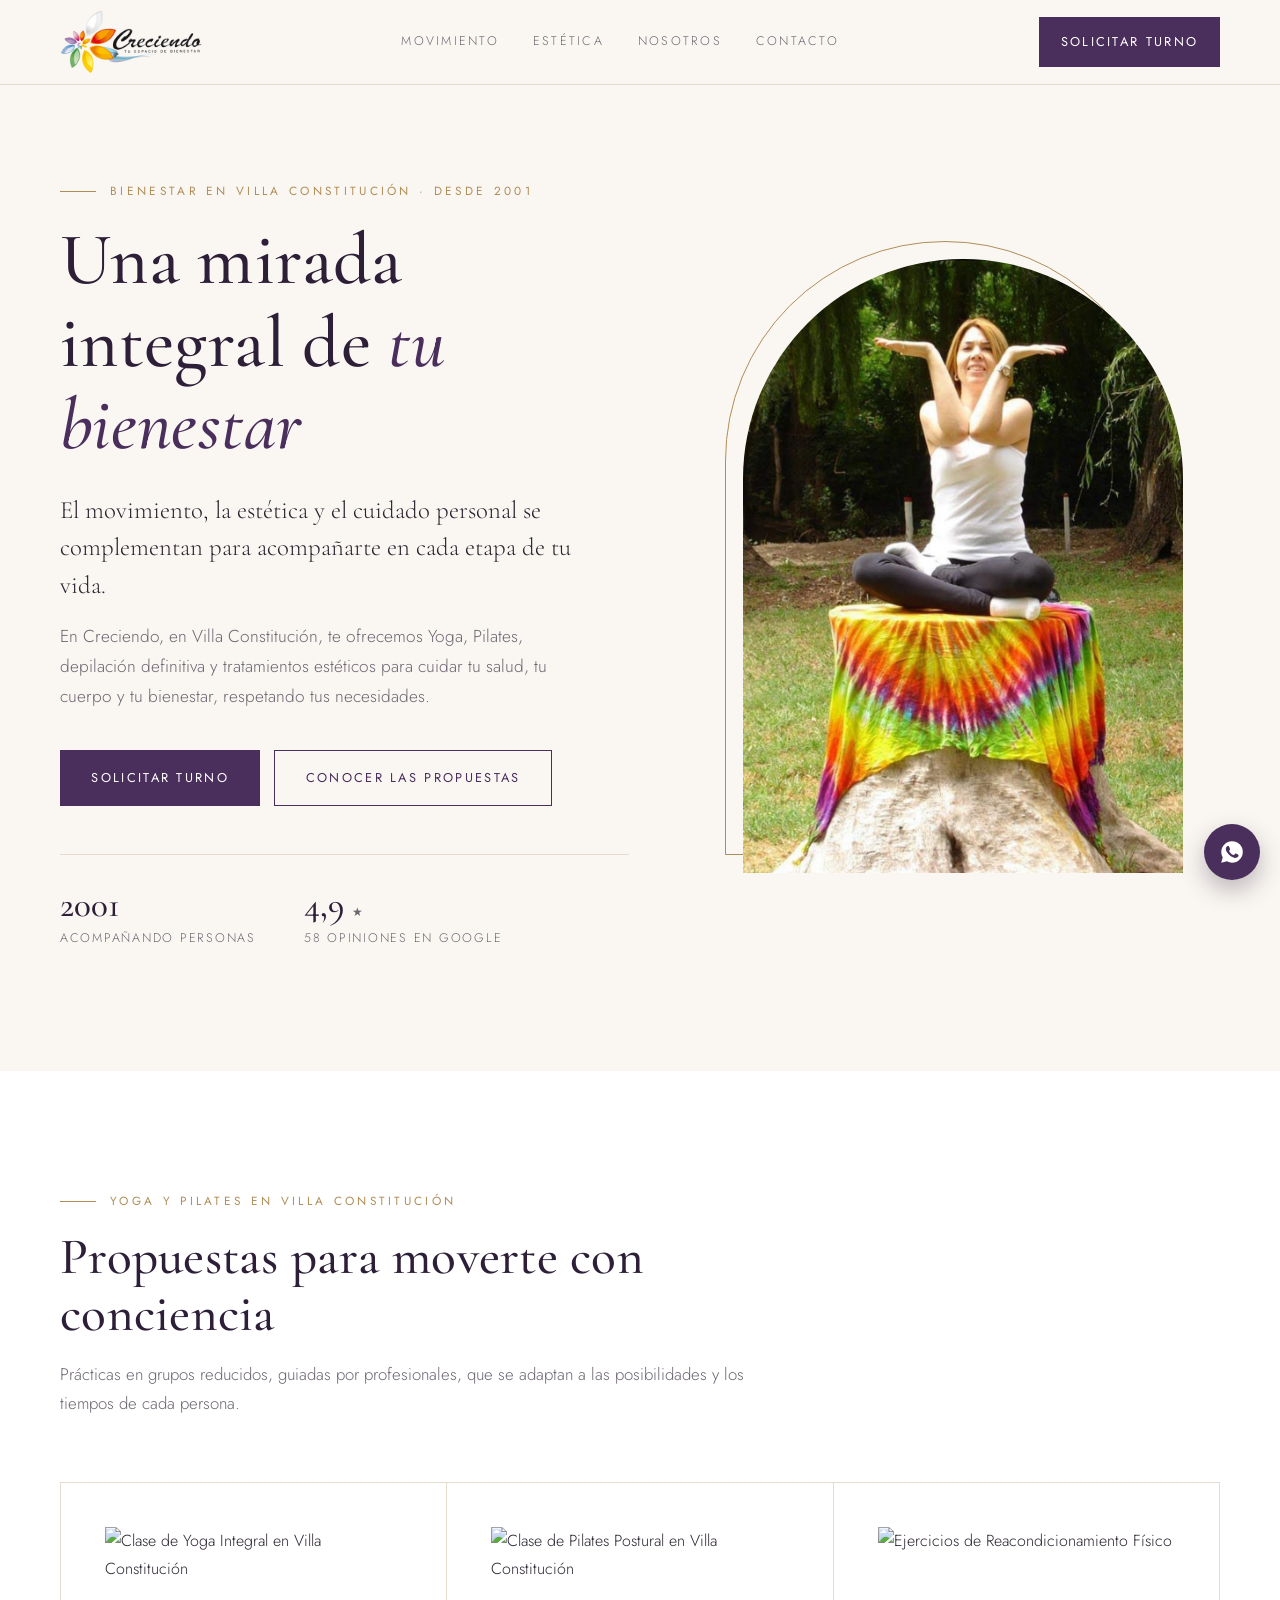
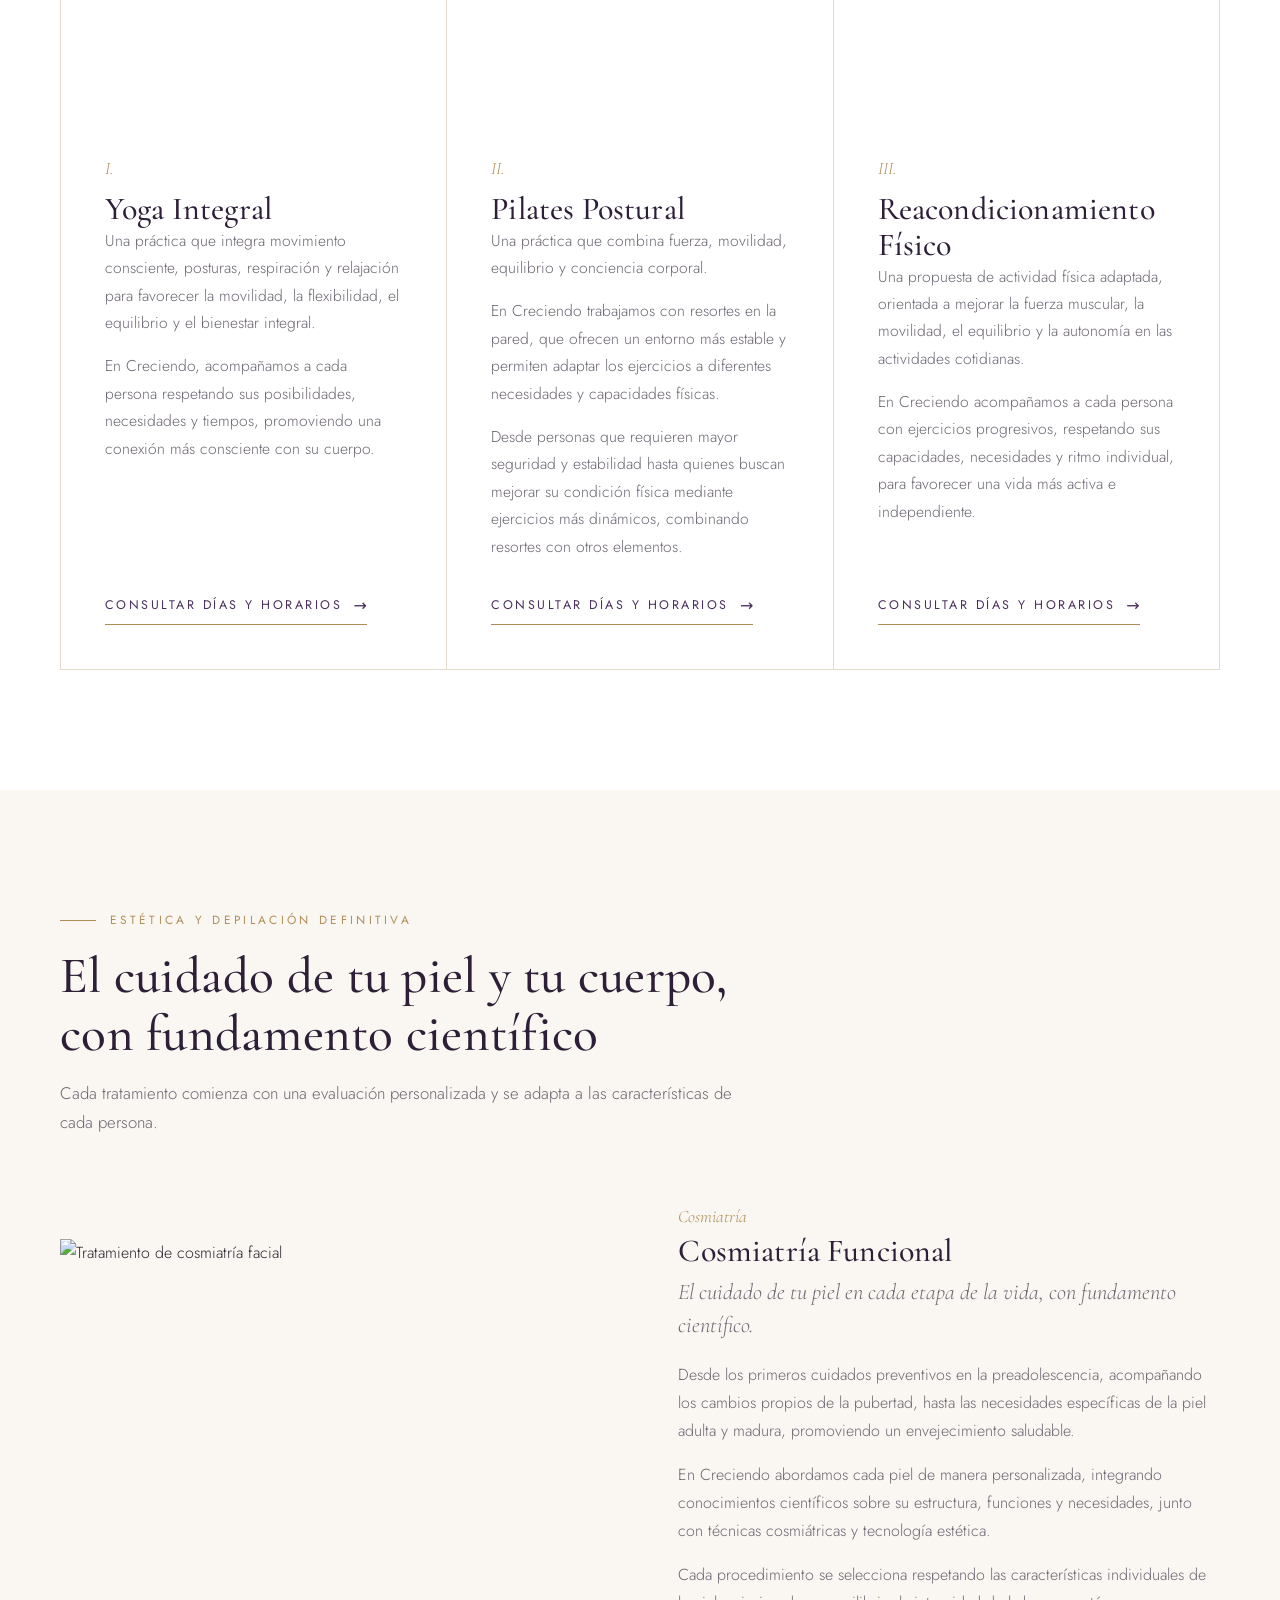
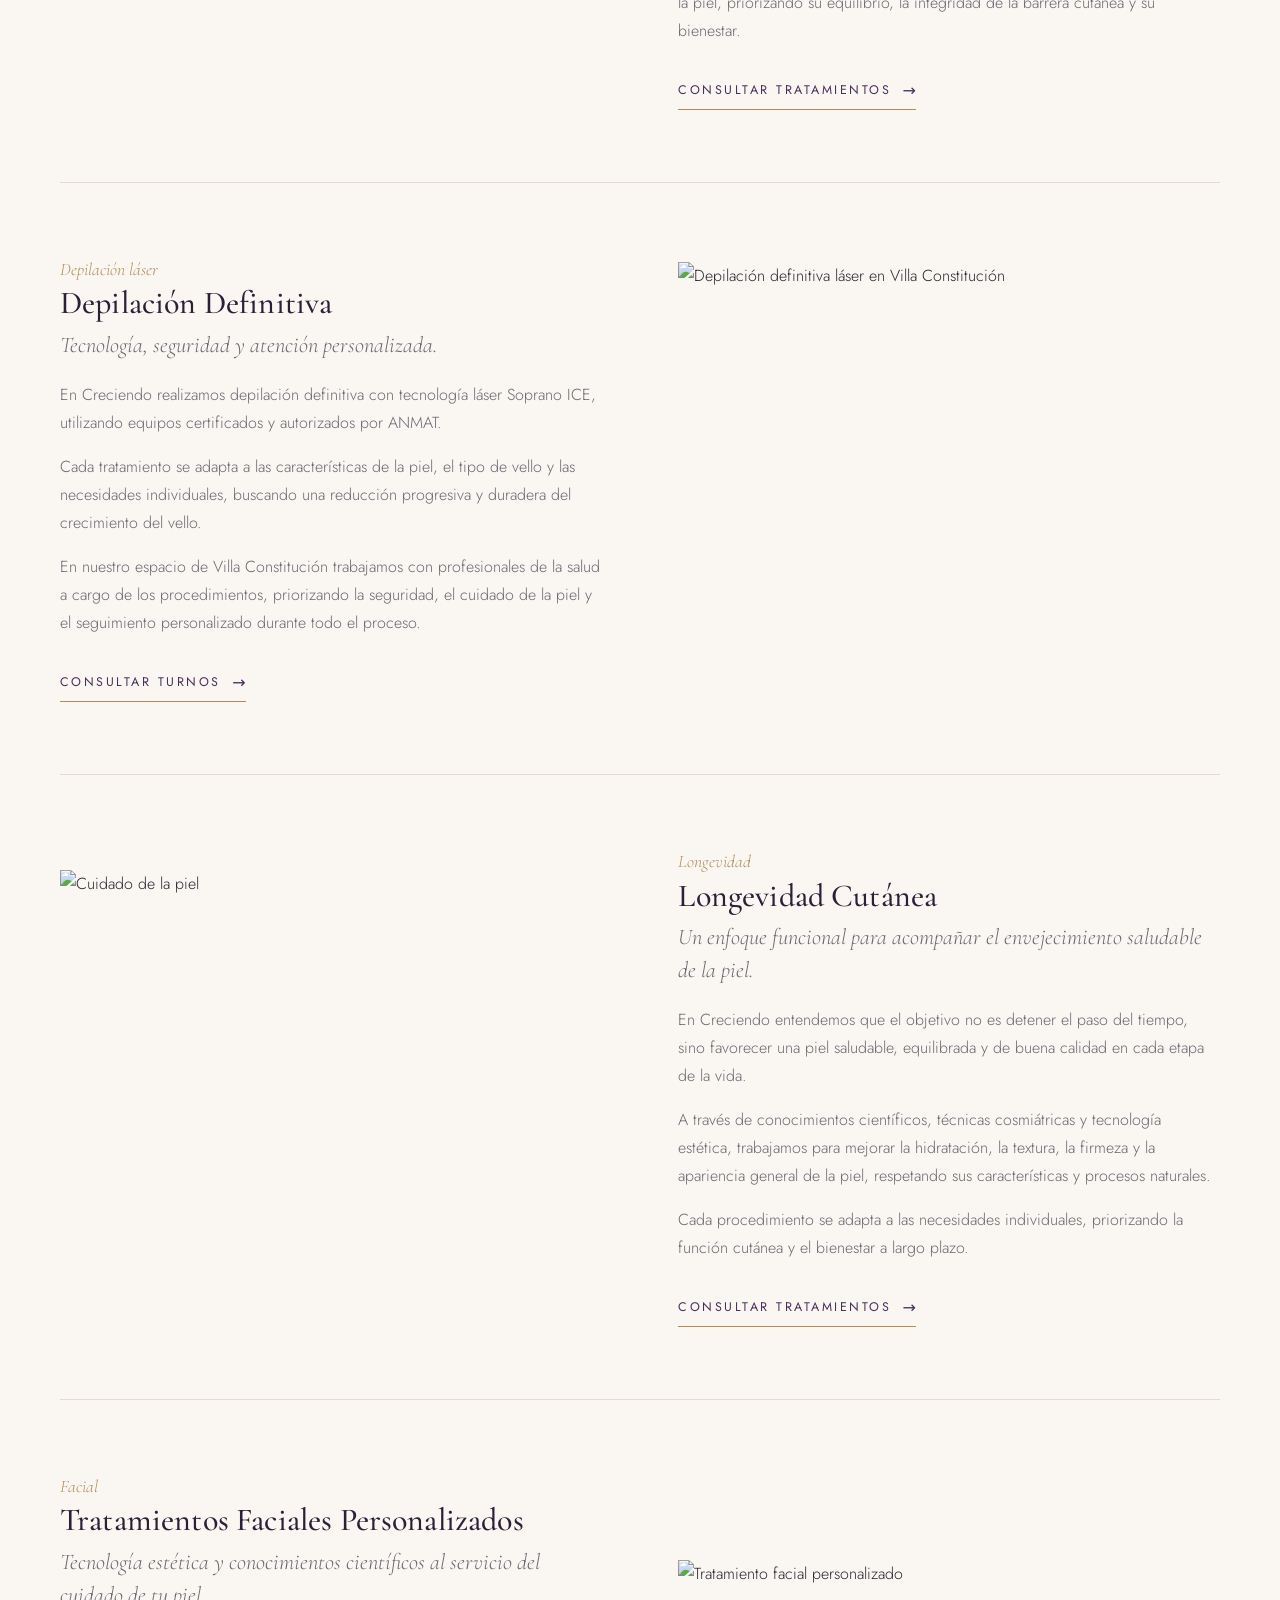
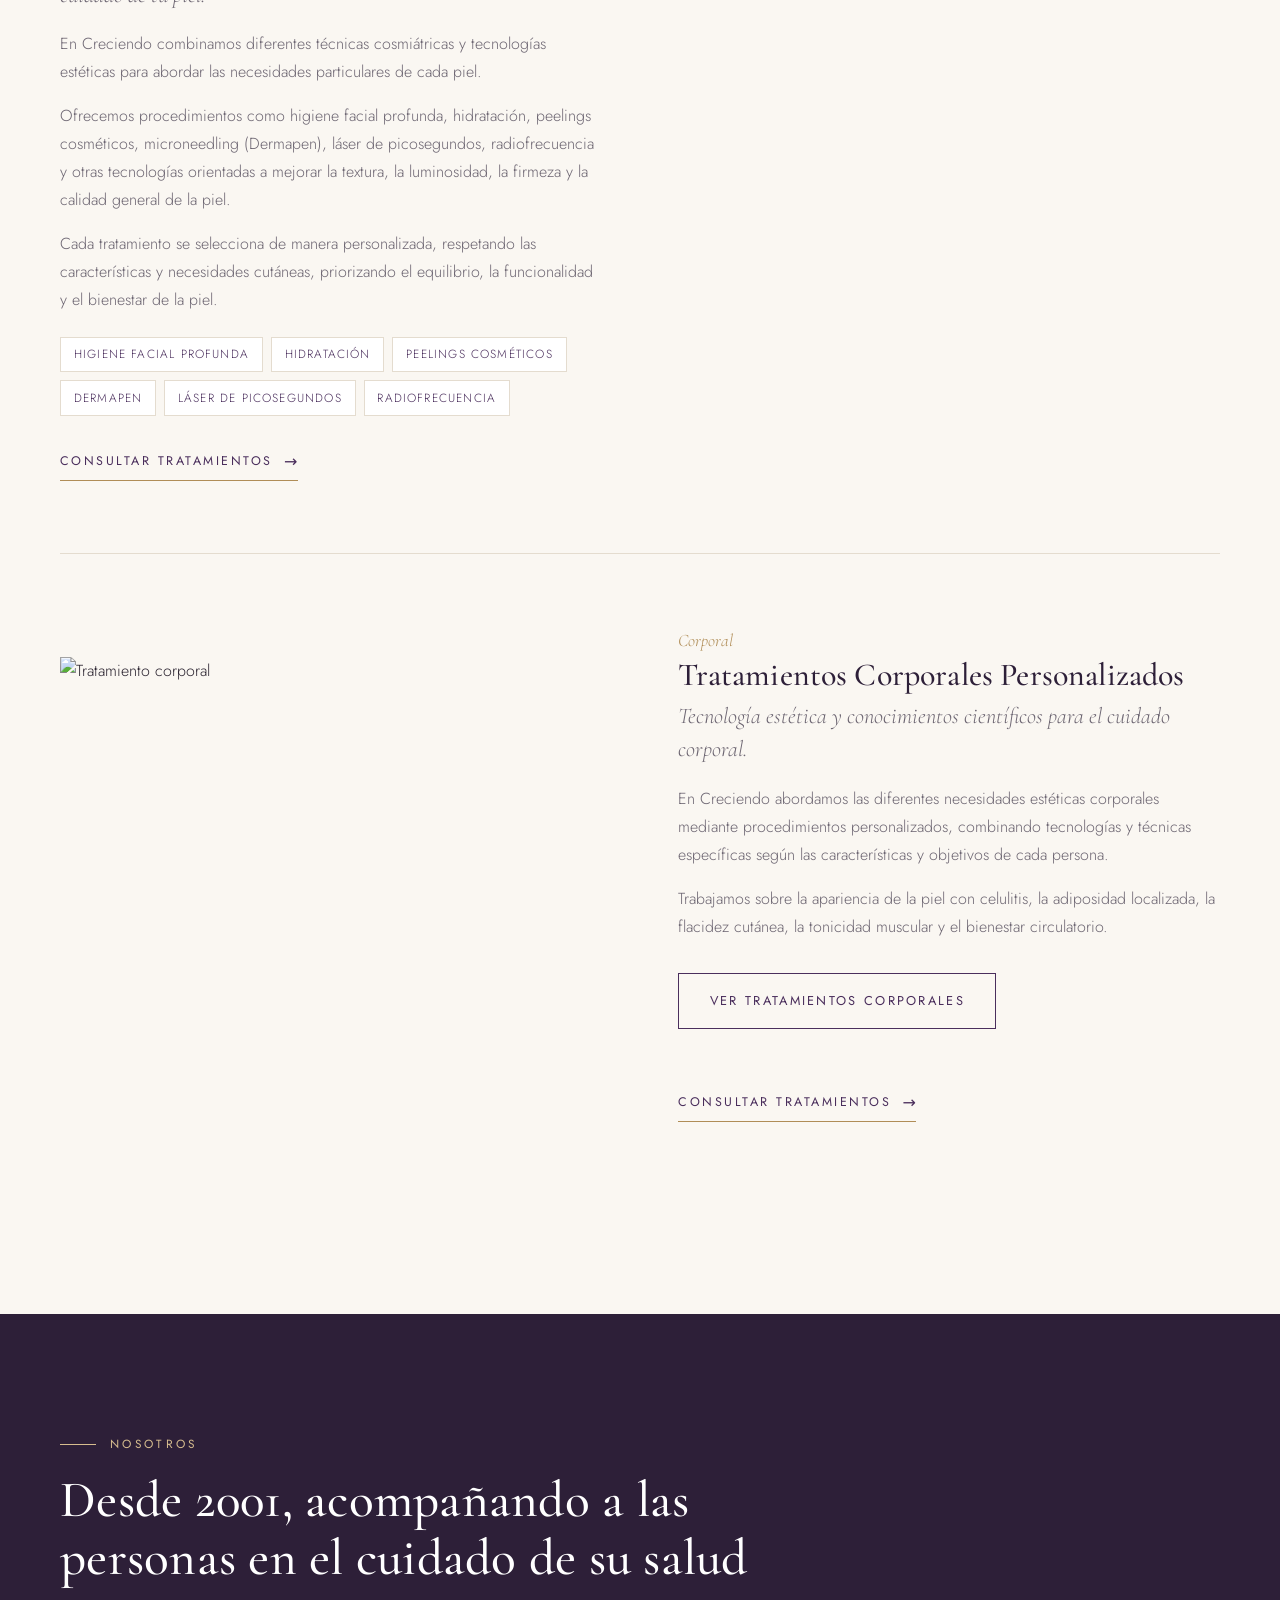
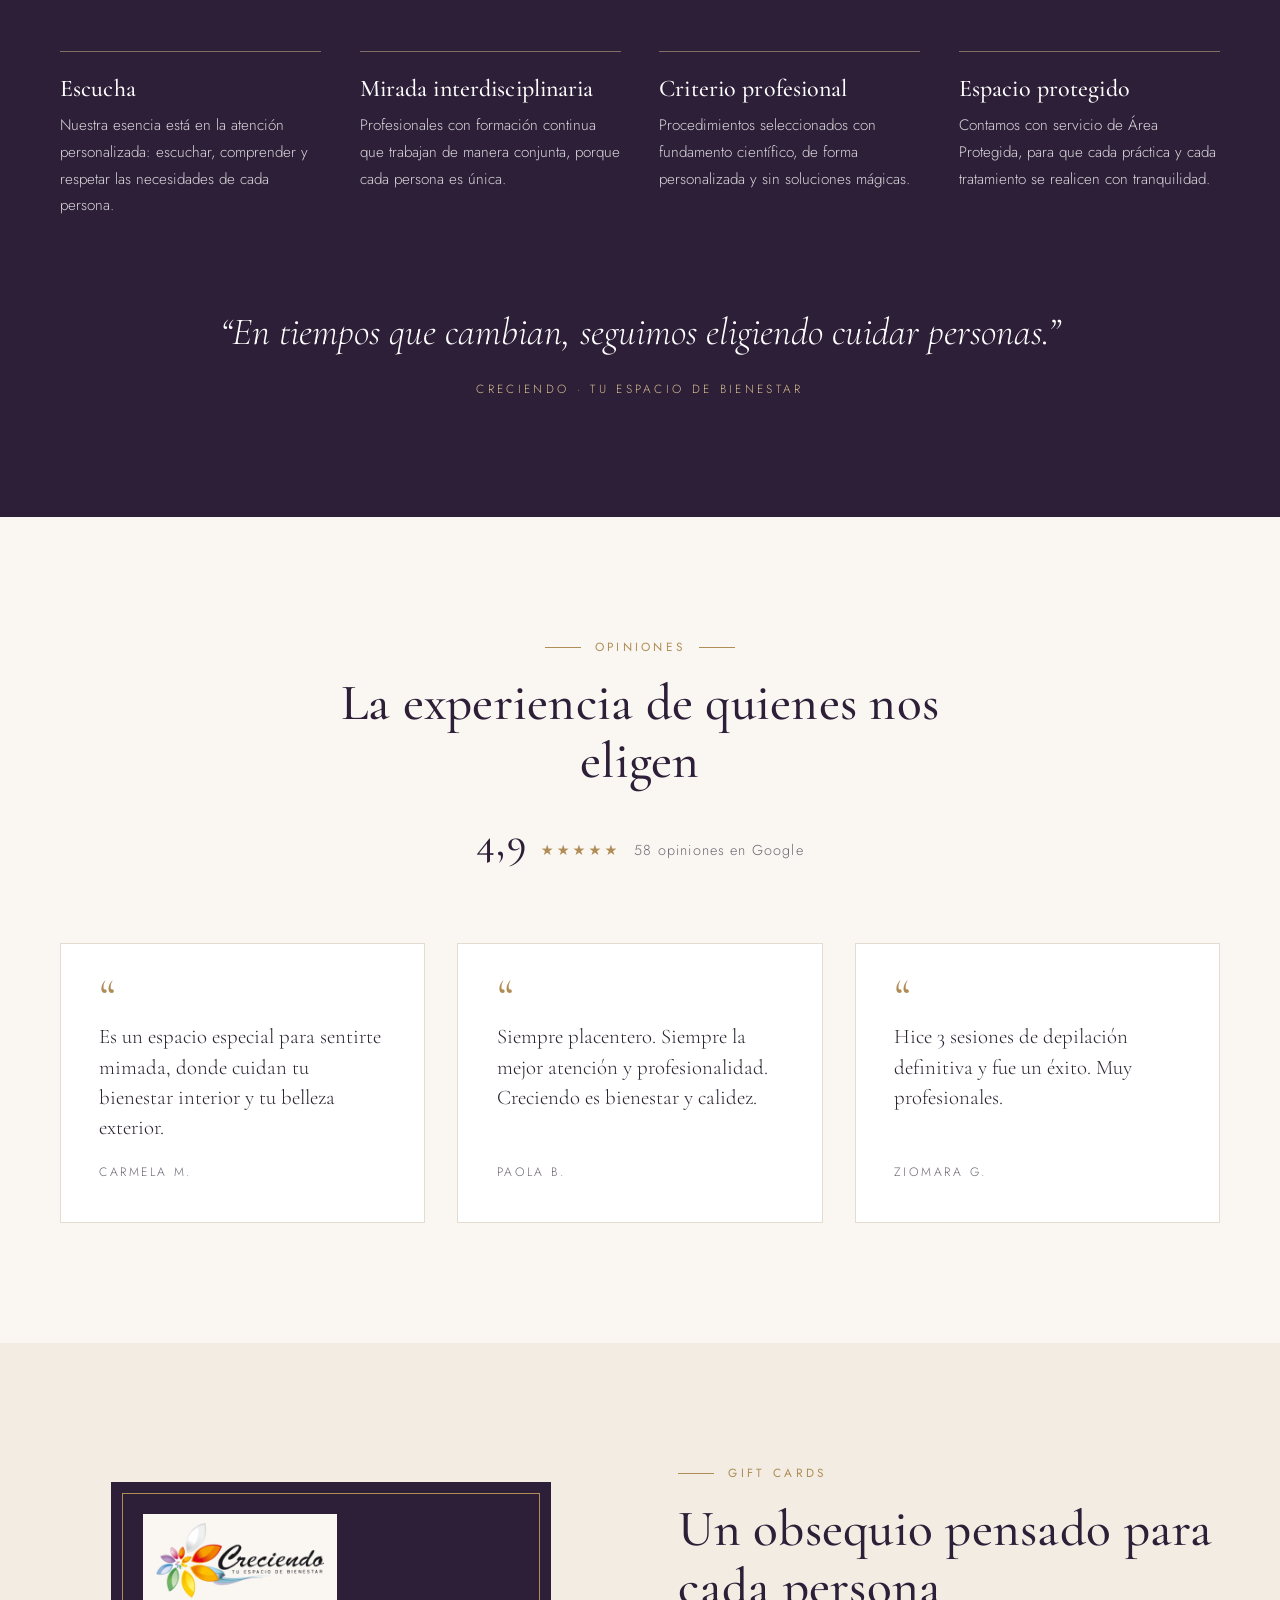
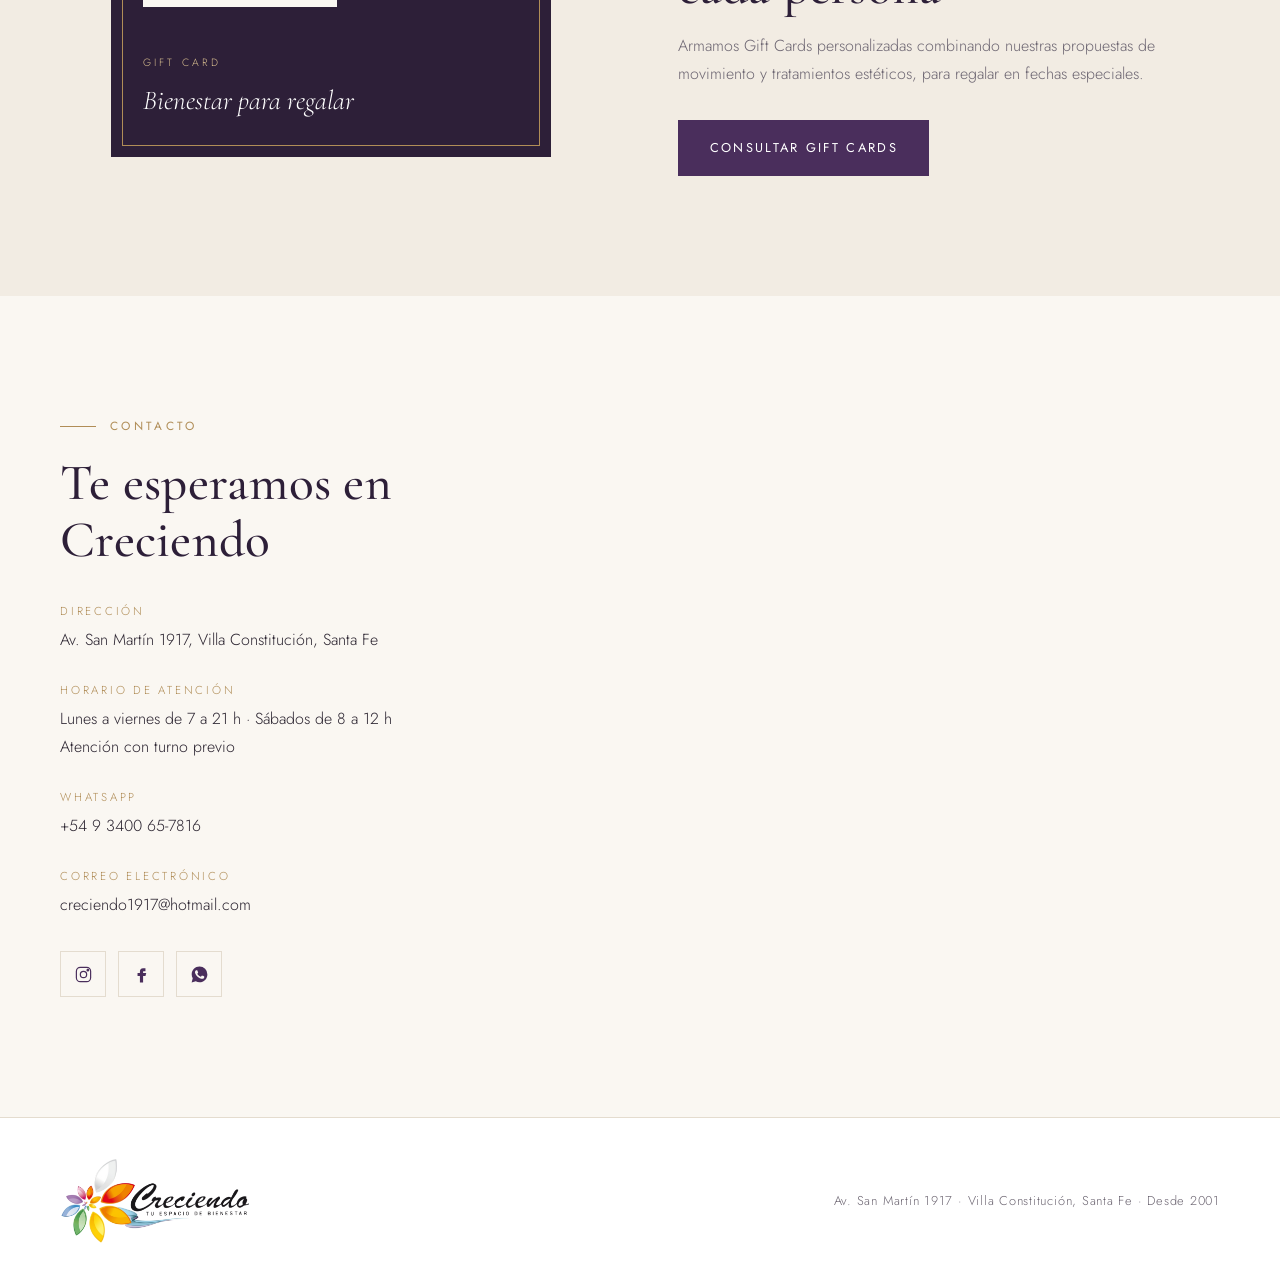
==== commit c236b0fc: "SEO local: títulos, descripciones, datos del negocio, sitemap y noindex en pages.dev Co-Authored-By:" ====
--- a/index.html
+++ b/index.html
@@ -1,11 +1,131 @@
 <!doctype html>
-<html lang="es">
+<html lang="es-AR">
 <head>
 <meta charset="utf-8">
 <meta name="viewport" content="width=device-width, initial-scale=1">
-<meta name="robots" content="noindex, nofollow">
-<title>Creciendo · Tu espacio de bienestar en Villa Constitución</title>
-<meta name="description" content="Yoga Integral, Pilates Postural, Reacondicionamiento Físico, cosmiatría y depilación definitiva en Villa Constitución. Una mirada integral de tu bienestar desde 2001.">
+<title>Yoga, Pilates y Depilación Definitiva en Villa Constitución | Creciendo</title>
+<meta name="description" content="Yoga, Pilates, depilación definitiva láser y tratamientos estéticos en Villa Constitución desde 2001. Pedí tu turno en Creciendo por WhatsApp.">
+<link rel="canonical" href="https://creciendobienestar.com.ar/">
+<meta property="og:type" content="website">
+<meta property="og:locale" content="es_AR">
+<meta property="og:site_name" content="Creciendo · Tu espacio de bienestar">
+<meta property="og:title" content="Yoga, Pilates y Depilación Definitiva en Villa Constitución | Creciendo">
+<meta property="og:description" content="Yoga, Pilates, depilación definitiva láser y tratamientos estéticos en Villa Constitución desde 2001. Pedí tu turno en Creciendo por WhatsApp.">
+<meta property="og:url" content="https://creciendobienestar.com.ar/">
+<meta property="og:image" content="https://creciendobienestar.com.ar/img/portada.jpg">
+<script type="application/ld+json">
+{
+ "@context": "https://schema.org",
+ "@type": "HealthAndBeautyBusiness",
+ "@id": "https://creciendobienestar.com.ar/#negocio",
+ "name": "Creciendo · Tu espacio de bienestar",
+ "alternateName": "Creciendo",
+ "description": "Yoga Integral, Pilates Postural, Reacondicionamiento Físico, depilación definitiva láser Soprano ICE, cosmiatría y tratamientos faciales y corporales en Villa Constitución, Santa Fe.",
+ "url": "https://creciendobienestar.com.ar/",
+ "logo": "https://creciendobienestar.com.ar/img/logo.png",
+ "image": "https://creciendobienestar.com.ar/img/portada.jpg",
+ "telephone": "+54 9 3400 65-7816",
+ "email": "creciendo1917@hotmail.com",
+ "foundingDate": "2001",
+ "address": {
+  "@type": "PostalAddress",
+  "streetAddress": "Av. San Martín 1917",
+  "addressLocality": "Villa Constitución",
+  "addressRegion": "Santa Fe",
+  "addressCountry": "AR"
+ },
+ "areaServed": {
+  "@type": "City",
+  "name": "Villa Constitución"
+ },
+ "openingHoursSpecification": [
+  {
+   "@type": "OpeningHoursSpecification",
+   "dayOfWeek": [
+    "Monday",
+    "Tuesday",
+    "Wednesday",
+    "Thursday",
+    "Friday"
+   ],
+   "opens": "07:00",
+   "closes": "21:00"
+  },
+  {
+   "@type": "OpeningHoursSpecification",
+   "dayOfWeek": "Saturday",
+   "opens": "08:00",
+   "closes": "12:00"
+  }
+ ],
+ "sameAs": [
+  "https://www.instagram.com/creciendotuespacio/",
+  "https://www.facebook.com/Creciendotuespaciodebienestar/"
+ ],
+ "hasOfferCatalog": {
+  "@type": "OfferCatalog",
+  "name": "Propuestas de Creciendo",
+  "itemListElement": [
+   {
+    "@type": "Offer",
+    "itemOffered": {
+     "@type": "Service",
+     "name": "Yoga Integral"
+    }
+   },
+   {
+    "@type": "Offer",
+    "itemOffered": {
+     "@type": "Service",
+     "name": "Pilates Postural"
+    }
+   },
+   {
+    "@type": "Offer",
+    "itemOffered": {
+     "@type": "Service",
+     "name": "Reacondicionamiento Físico"
+    }
+   },
+   {
+    "@type": "Offer",
+    "itemOffered": {
+     "@type": "Service",
+     "name": "Depilación definitiva láser Soprano ICE"
+    }
+   },
+   {
+    "@type": "Offer",
+    "itemOffered": {
+     "@type": "Service",
+     "name": "Cosmiatría Funcional"
+    }
+   },
+   {
+    "@type": "Offer",
+    "itemOffered": {
+     "@type": "Service",
+     "name": "Longevidad Cutánea"
+    }
+   },
+   {
+    "@type": "Offer",
+    "itemOffered": {
+     "@type": "Service",
+     "name": "Tratamientos Faciales Personalizados"
+    }
+   },
+   {
+    "@type": "Offer",
+    "itemOffered": {
+     "@type": "Service",
+     "name": "Tratamientos Corporales Personalizados"
+    }
+   }
+  ]
+ }
+}
+</script>
 <link rel="preconnect" href="https://fonts.googleapis.com">
 <link rel="preconnect" href="https://fonts.gstatic.com" crossorigin>
 <link href="https://fonts.googleapis.com/css2?family=Cormorant+Garamond:ital,wght@0,500;0,600;1,500&family=Jost:wght@300;400;500&display=swap" rel="stylesheet">
@@ -43,10 +163,10 @@
 <section class="portada" id="inicio">
   <div class="contenedor portada-grid">
     <div class="texto">
-      <span class="antetitulo">Villa Constitución · Desde 2001</span>
+      <span class="antetitulo">Bienestar en Villa Constitución · Desde 2001</span>
       <h1>Una mirada integral de <em>tu bienestar</em></h1>
       <p>El movimiento, la estética y el cuidado personal se complementan para acompañarte en cada etapa de tu vida.</p>
-      <p>En Creciendo, te ofrecemos diferentes propuestas para cuidar tu salud, tu cuerpo y tu bienestar, respetando tus necesidades.</p>
+      <p>En Creciendo, en Villa Constitución, te ofrecemos Yoga, Pilates, depilación definitiva y tratamientos estéticos para cuidar tu salud, tu cuerpo y tu bienestar, respetando tus necesidades.</p>
       <div class="acciones">
         <a class="btn btn-primario" data-wa="Hola, quisiera solicitar un turno en Creciendo." href="#contacto">Solicitar turno</a>
         <a class="btn btn-borde" href="#movimiento">Conocer las propuestas</a>
@@ -57,7 +177,7 @@
       </div>
     </div>
     <div class="portada-foto">
-      <img src="img/portada.jpg" alt="Práctica de yoga al aire libre en Creciendo" width="1000" height="1394">
+      <img src="img/portada.jpg" alt="Clase de yoga al aire libre de Creciendo en Villa Constitución" width="1000" height="1394">
     </div>
   </div>
 </section>
@@ -65,13 +185,13 @@
 <section class="movimiento" id="movimiento">
   <div class="contenedor">
     <div class="cabecera aparecer">
-      <span class="antetitulo">Movimiento</span>
+      <span class="antetitulo">Yoga y Pilates en Villa Constitución</span>
       <h2>Propuestas para moverte con conciencia</h2>
       <p>Prácticas en grupos reducidos, guiadas por profesionales, que se adaptan a las posibilidades y los tiempos de cada persona.</p>
     </div>
     <div class="propuestas">
       <article class="propuesta aparecer">
-        <img src="https://images.unsplash.com/photo-1599901860904-17e6ed7083a0?w=800&q=70" alt="Clase de Yoga Integral" loading="lazy">
+        <img src="https://images.unsplash.com/photo-1599901860904-17e6ed7083a0?w=800&q=70" alt="Clase de Yoga Integral en Villa Constitución" loading="lazy">
         <span class="numero">I.</span>
         <h3>Yoga Integral</h3>
         <div class="cuerpo">
@@ -81,7 +201,7 @@
         <a class="enlace" data-wa="Hola, quisiera consultar los días y horarios de Yoga Integral." href="#contacto">Consultar días y horarios</a>
       </article>
       <article class="propuesta aparecer">
-        <img src="https://images.unsplash.com/photo-1518611012118-696072aa579a?w=800&q=70" alt="Práctica de Pilates Postural" loading="lazy">
+        <img src="https://images.unsplash.com/photo-1518611012118-696072aa579a?w=800&q=70" alt="Clase de Pilates Postural en Villa Constitución" loading="lazy">
         <span class="numero">II.</span>
         <h3>Pilates Postural</h3>
         <div class="cuerpo">
@@ -108,7 +228,7 @@
 <section id="estetica">
   <div class="contenedor">
     <div class="cabecera aparecer">
-      <span class="antetitulo">Estética</span>
+      <span class="antetitulo">Estética y depilación definitiva</span>
       <h2>El cuidado de tu piel y tu cuerpo, con fundamento científico</h2>
       <p>Cada tratamiento comienza con una evaluación personalizada y se adapta a las características de cada persona.</p>
     </div>
@@ -127,14 +247,14 @@
     </article>
 
     <article class="tratamiento aparecer" id="depilacion">
-      <div class="foto"><img src="https://images.unsplash.com/photo-1560750588-73207b1ef5b8?w=1000&q=70" alt="Espacio de tratamiento" loading="lazy"></div>
-      <div class="texto">
-        <span class="numero">Depilación</span>
+      <div class="foto"><img src="https://images.unsplash.com/photo-1560750588-73207b1ef5b8?w=1000&q=70" alt="Depilación definitiva láser en Villa Constitución" loading="lazy"></div>
+      <div class="texto">
+        <span class="numero">Depilación láser</span>
         <h3>Depilación Definitiva</h3>
         <p class="bajada">Tecnología, seguridad y atención personalizada.</p>
         <p>En Creciendo realizamos depilación definitiva con tecnología láser Soprano ICE, utilizando equipos certificados y autorizados por ANMAT.</p>
         <p>Cada tratamiento se adapta a las características de la piel, el tipo de vello y las necesidades individuales, buscando una reducción progresiva y duradera del crecimiento del vello.</p>
-        <p>Trabajamos con profesionales de la salud a cargo de los procedimientos, priorizando la seguridad, el cuidado de la piel y el seguimiento personalizado durante todo el proceso.</p>
+        <p>En nuestro espacio de Villa Constitución trabajamos con profesionales de la salud a cargo de los procedimientos, priorizando la seguridad, el cuidado de la piel y el seguimiento personalizado durante todo el proceso.</p>
         <a class="enlace" data-wa="Hola, quisiera consultar turnos de Depilación Definitiva." href="#contacto">Consultar turnos</a>
       </div>
     </article>
@@ -177,7 +297,7 @@
         <p>En Creciendo abordamos las diferentes necesidades estéticas corporales mediante procedimientos personalizados, combinando tecnologías y técnicas específicas según las características y objetivos de cada persona.</p>
         <p>Trabajamos sobre la apariencia de la piel con celulitis, la adiposidad localizada, la flacidez cutánea, la tonicidad muscular y el bienestar circulatorio.</p>
         <div class="acciones">
-          <a class="btn btn-borde" href="tratamientos-corporales.html">Ver tratamientos corporales</a>
+          <a class="btn btn-borde" href="/tratamientos-corporales">Ver tratamientos corporales</a>
           <a class="enlace" data-wa="Hola, quisiera consultar por los Tratamientos Corporales Personalizados." href="#contacto">Consultar tratamientos</a>
         </div>
       </div>
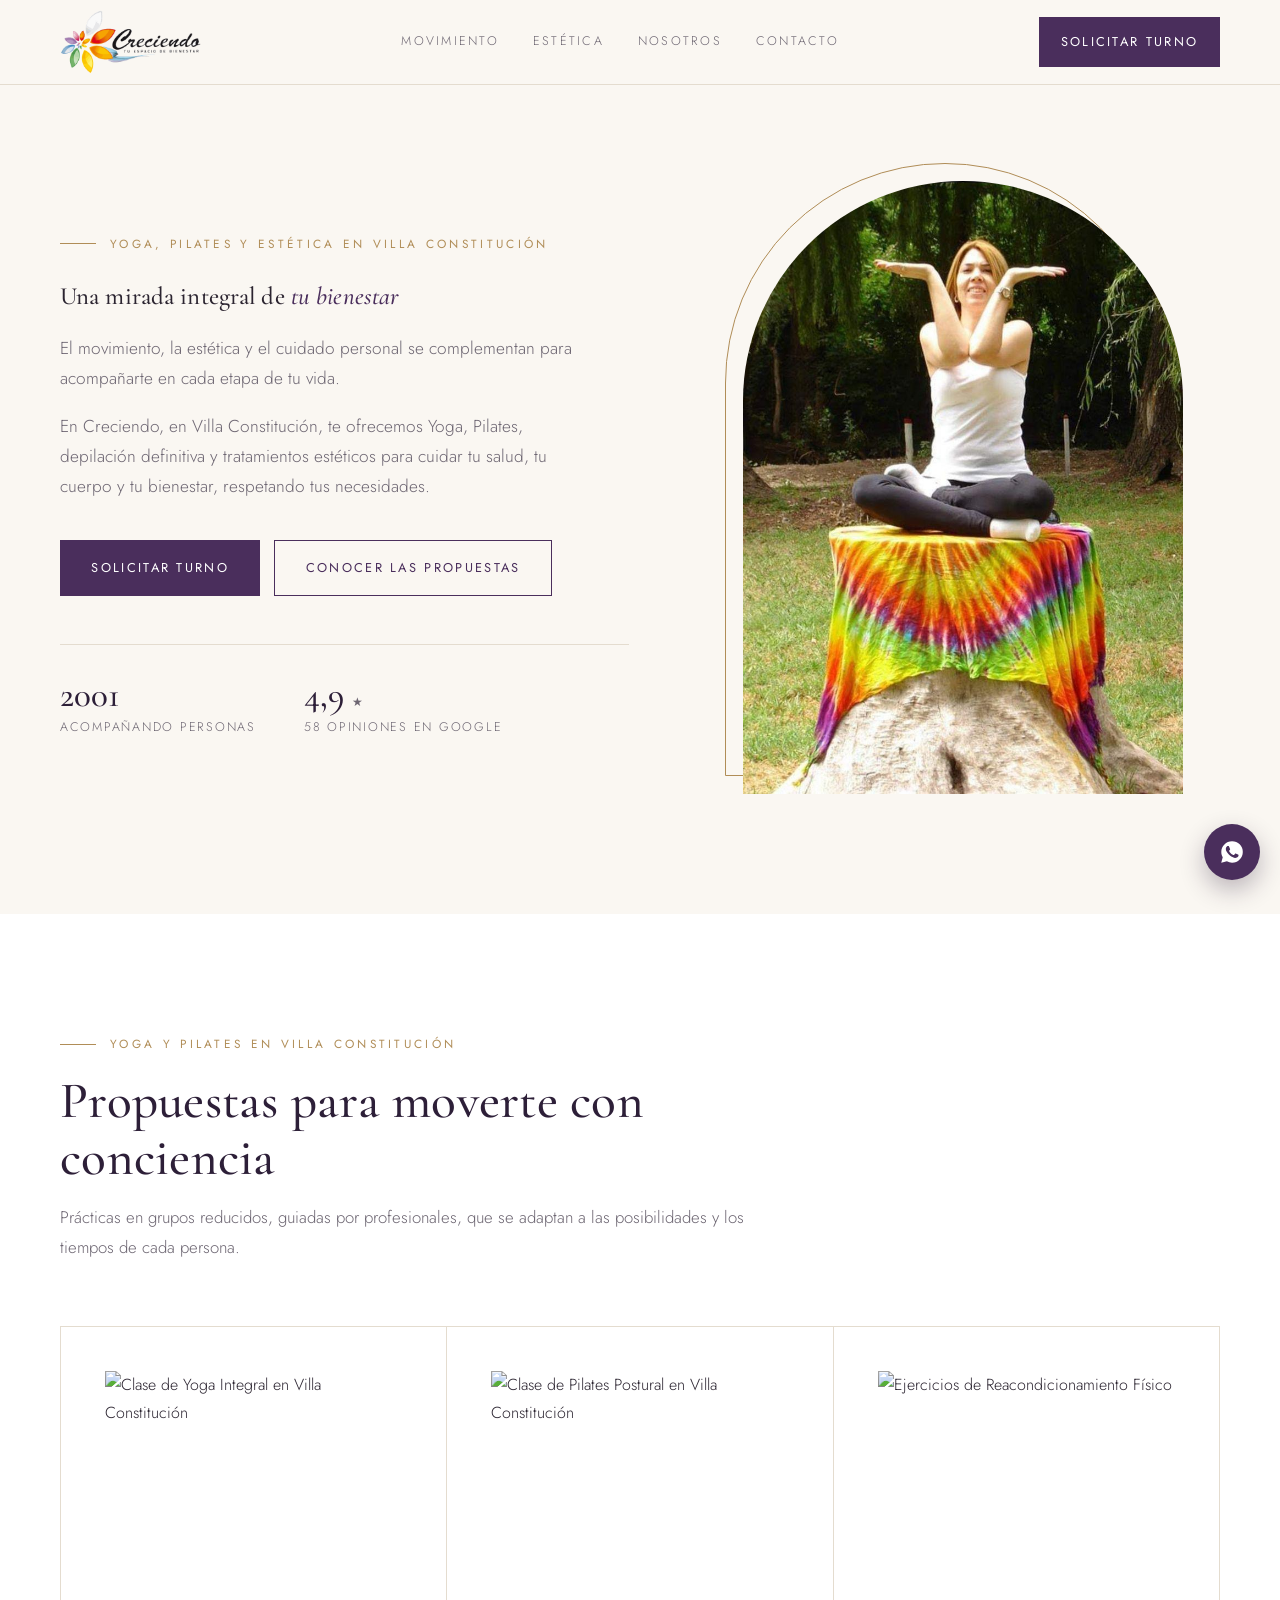
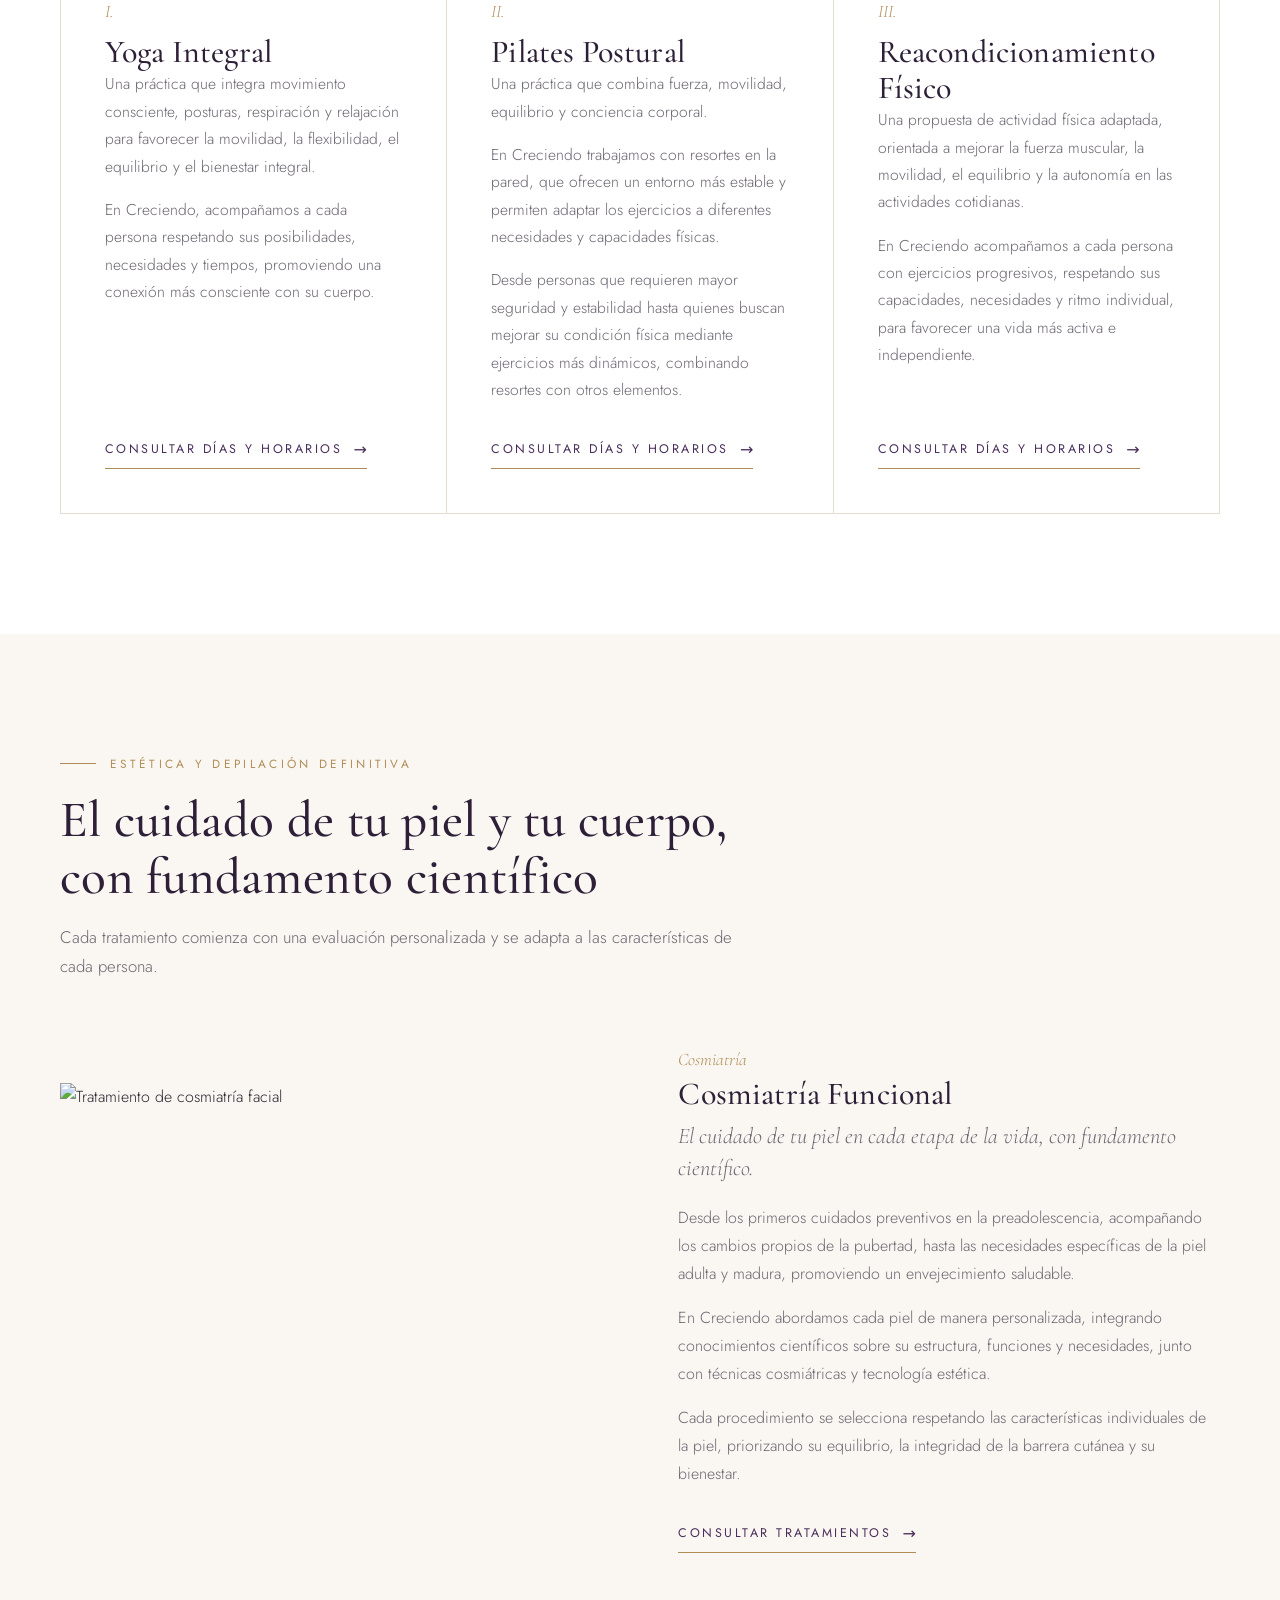
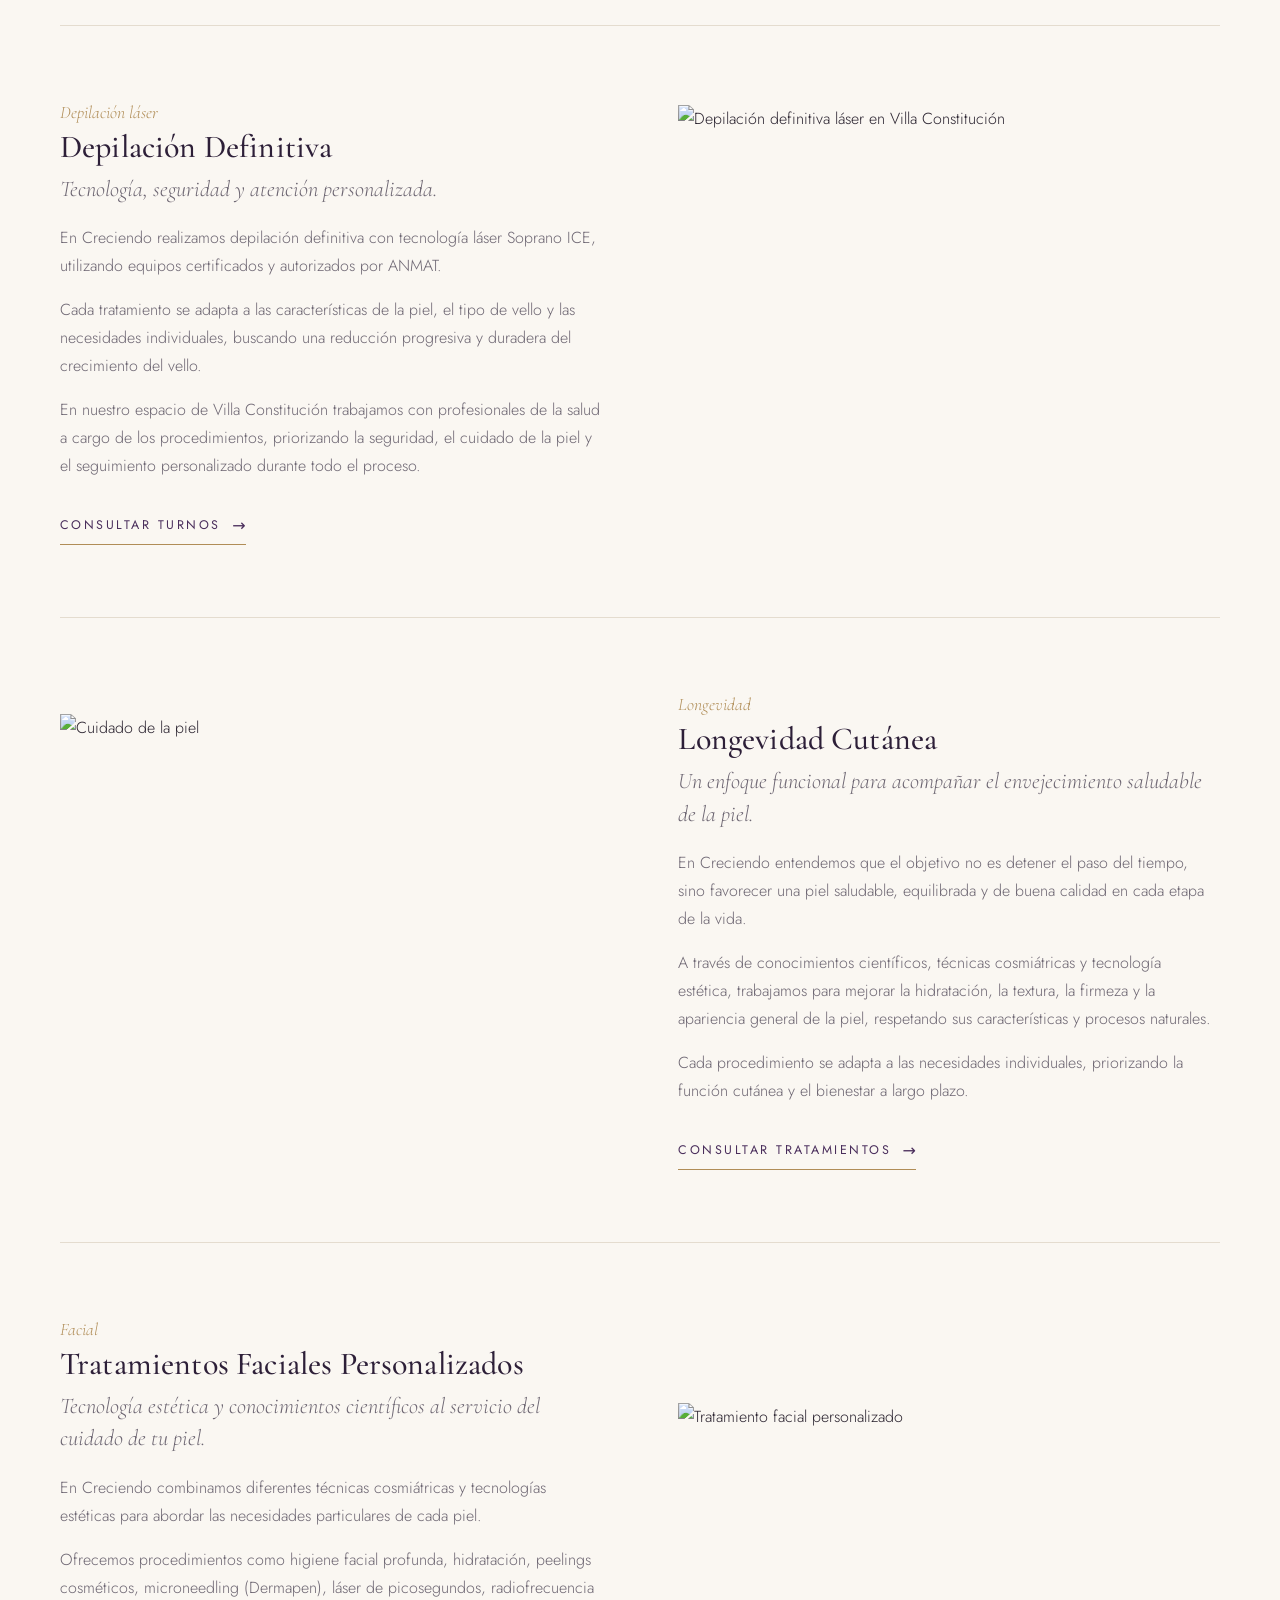
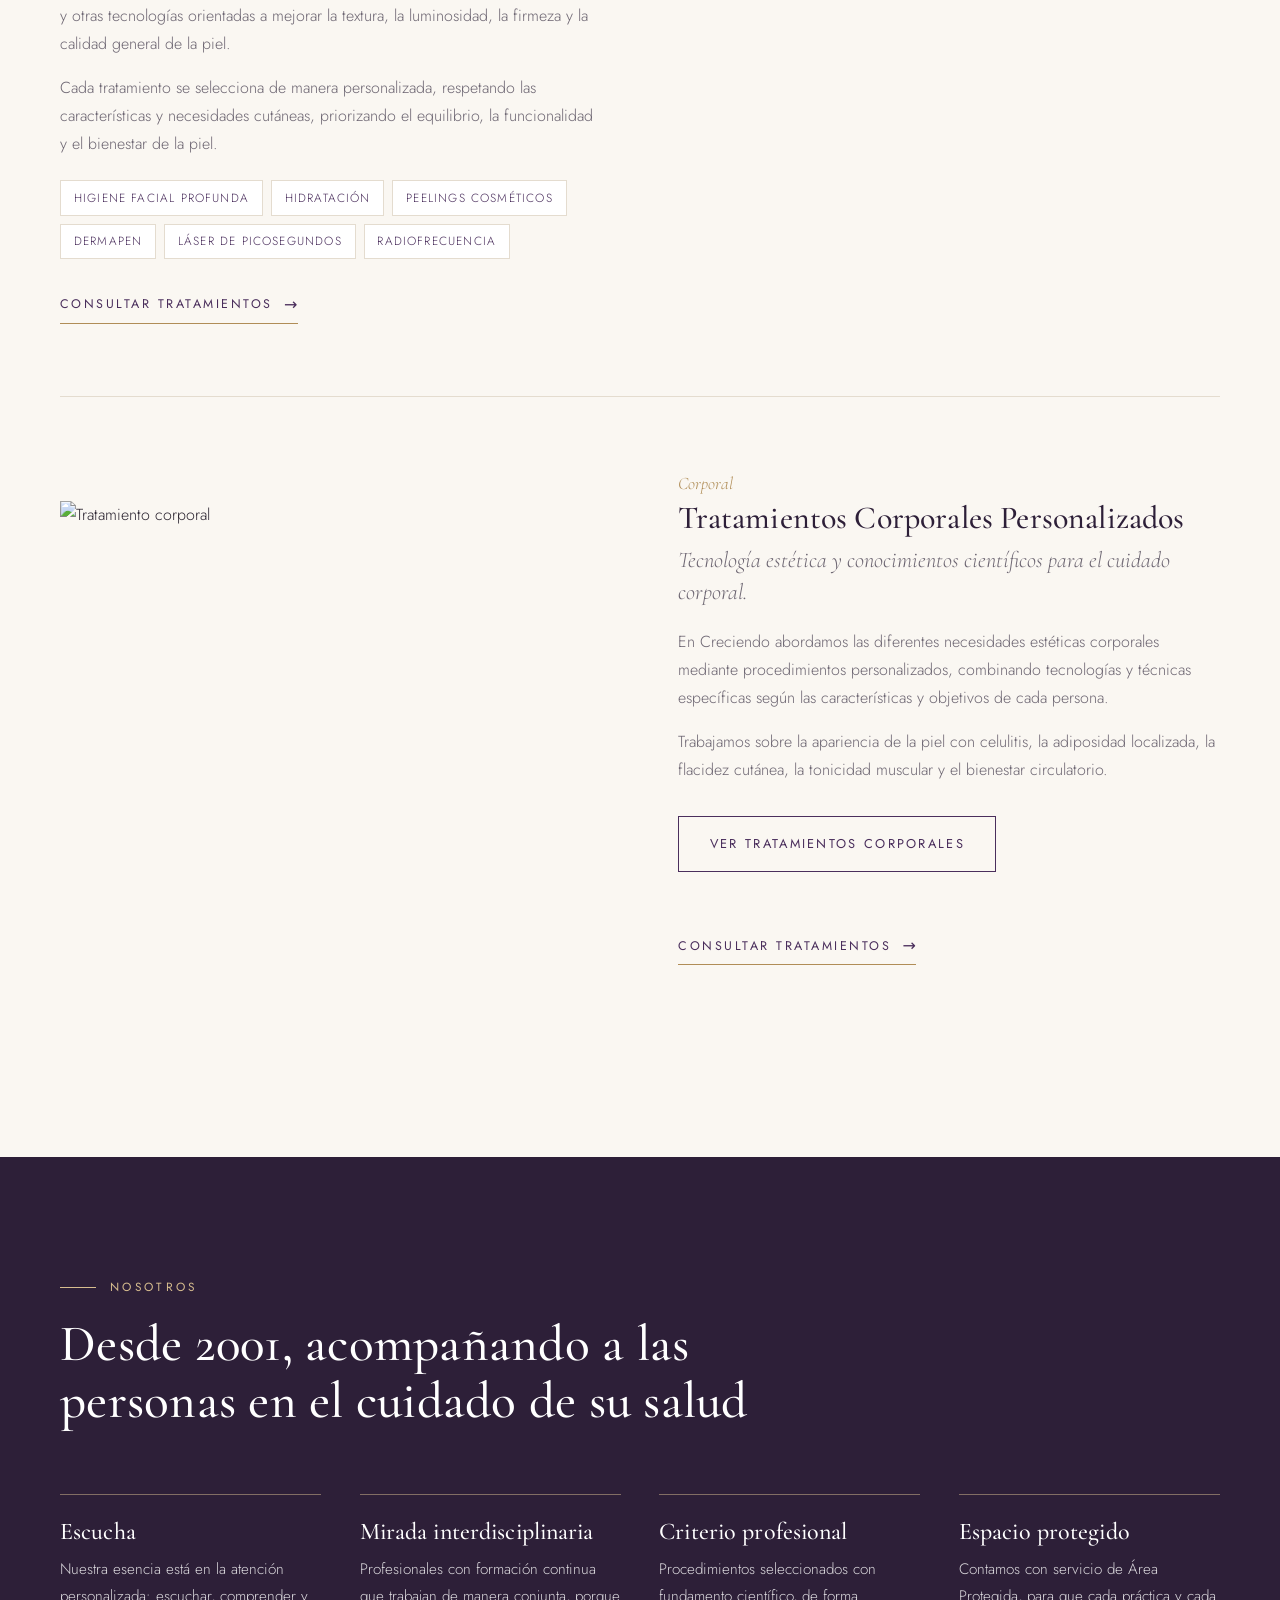
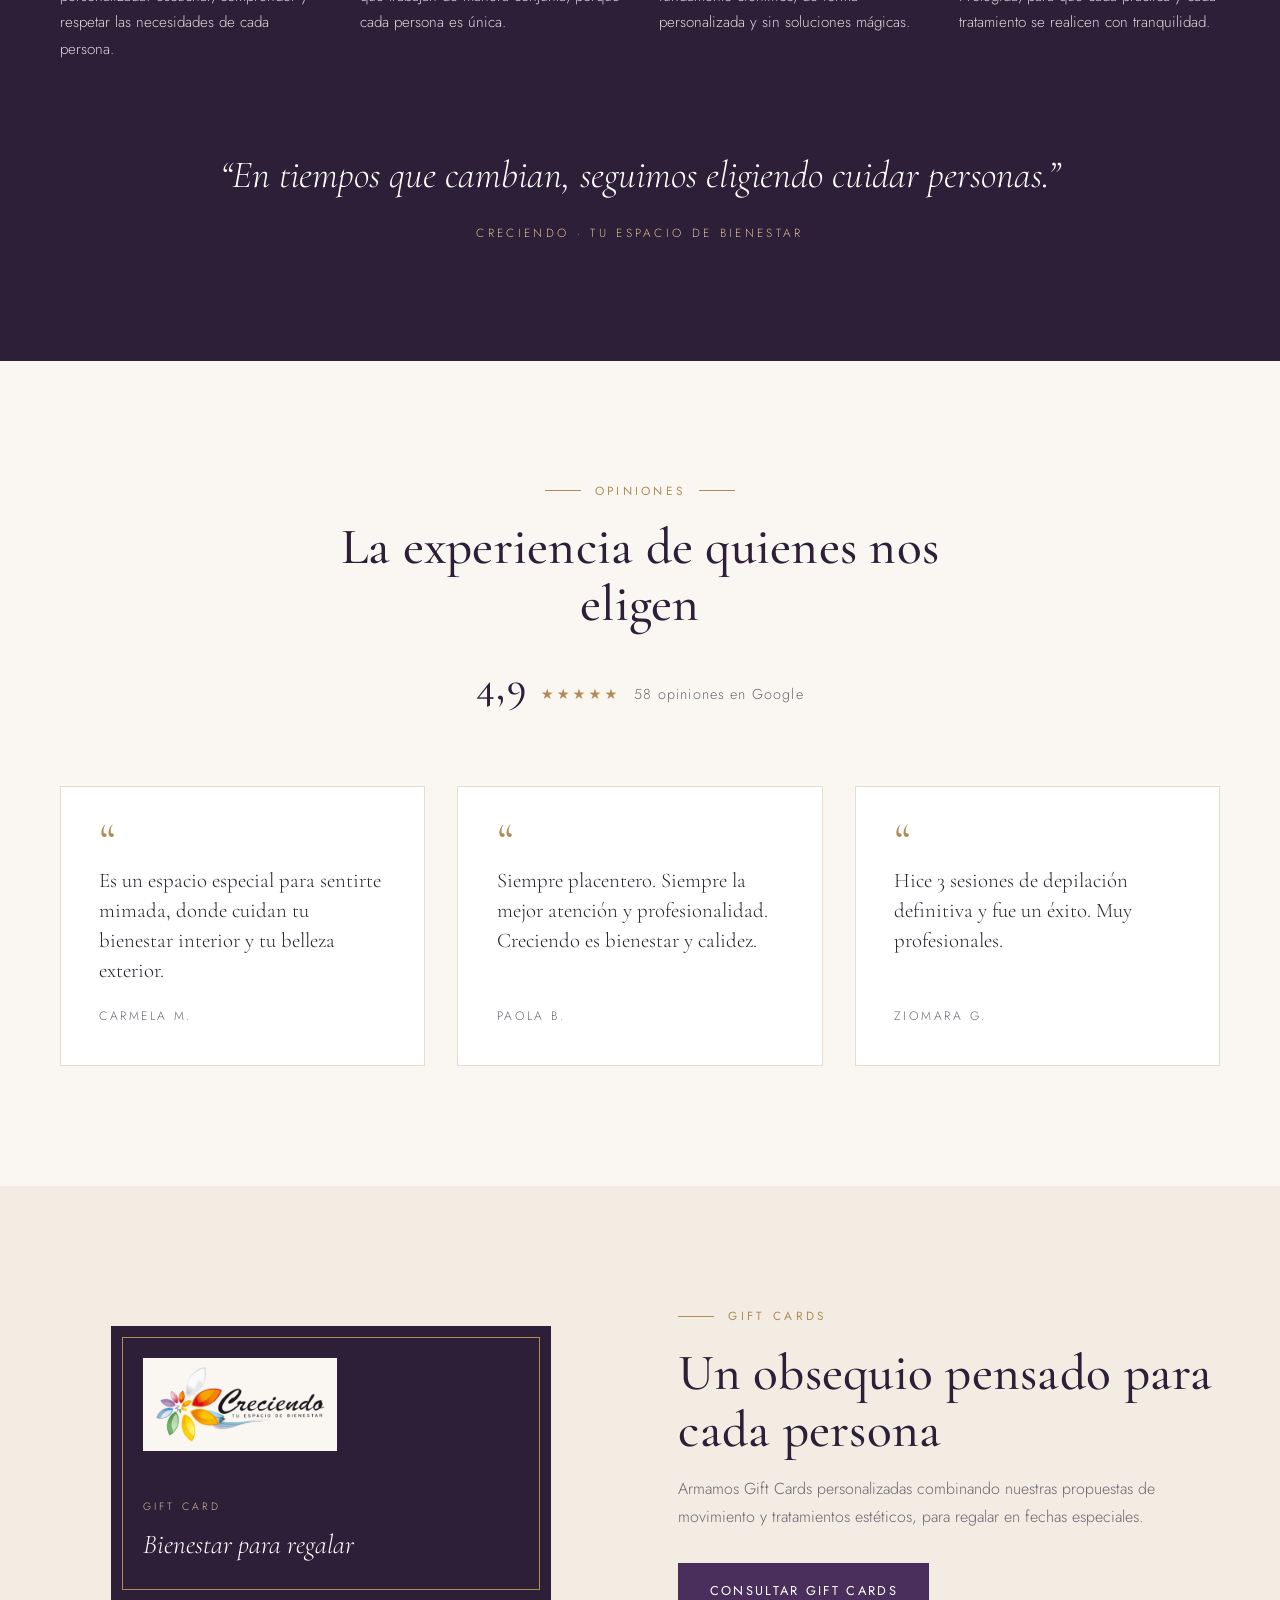
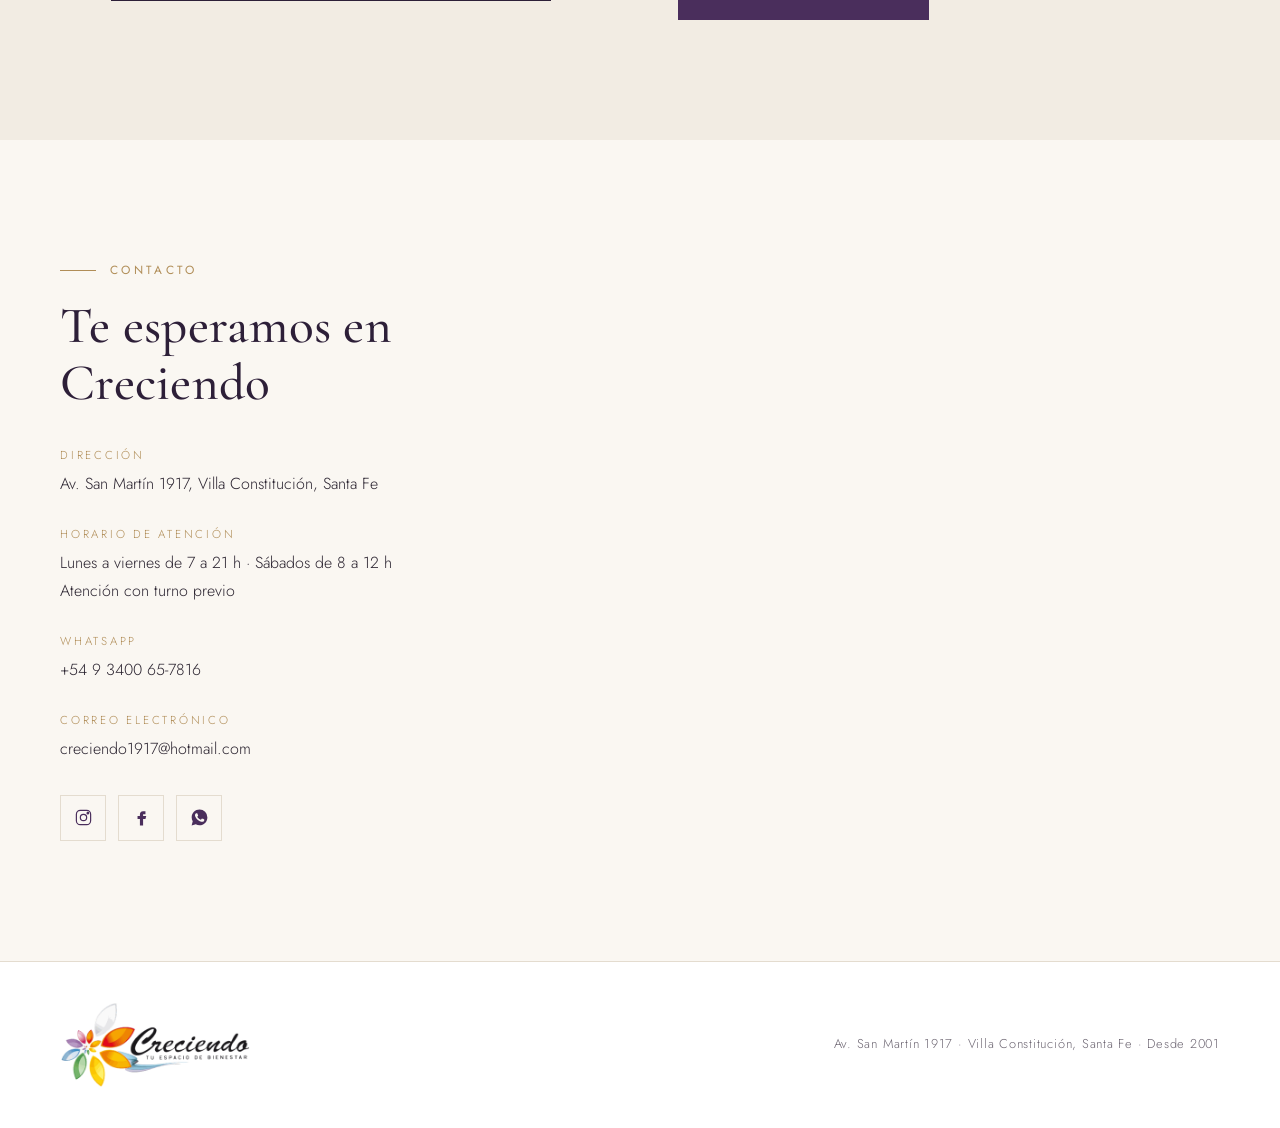
==== commit 4d8310b8: "SEO: título principal con servicios y ciudad, logo y portada más livianos Co-Authored-By: Claude Opu" ====
--- a/index.html
+++ b/index.html
@@ -144,7 +144,7 @@
 <header>
   <div class="contenedor nav">
     <a href="#inicio" class="marca" aria-label="Creciendo, inicio">
-      <img src="img/logo.png" alt="Creciendo, tu espacio de bienestar" width="752" height="340">
+      <img src="img/logo.png" alt="Creciendo, tu espacio de bienestar" width="420" height="190">
     </a>
     <nav class="menu" id="menu">
       <a href="#movimiento">Movimiento</a>
@@ -163,8 +163,8 @@
 <section class="portada" id="inicio">
   <div class="contenedor portada-grid">
     <div class="texto">
-      <span class="antetitulo">Bienestar en Villa Constitución · Desde 2001</span>
-      <h1>Una mirada integral de <em>tu bienestar</em></h1>
+      <h1 class="antetitulo">Yoga, Pilates y estética en Villa Constitución</h1>
+      <p class="titular">Una mirada integral de <em>tu bienestar</em></p>
       <p>El movimiento, la estética y el cuidado personal se complementan para acompañarte en cada etapa de tu vida.</p>
       <p>En Creciendo, en Villa Constitución, te ofrecemos Yoga, Pilates, depilación definitiva y tratamientos estéticos para cuidar tu salud, tu cuerpo y tu bienestar, respetando tus necesidades.</p>
       <div class="acciones">
@@ -177,7 +177,7 @@
       </div>
     </div>
     <div class="portada-foto">
-      <img src="img/portada.jpg" alt="Clase de yoga al aire libre de Creciendo en Villa Constitución" width="1000" height="1394">
+      <img src="img/portada.jpg" fetchpriority="high" alt="Clase de yoga al aire libre de Creciendo en Villa Constitución" width="800" height="1115">
     </div>
   </div>
 </section>
@@ -339,7 +339,7 @@
 <section class="regalo" id="regalos">
   <div class="contenedor regalo-grid">
     <div class="tarjeta aparecer" aria-hidden="true">
-      <img class="logo-chico" src="img/logo.png" alt="Creciendo, tu espacio de bienestar" width="752" height="340">
+      <img class="logo-chico" src="img/logo.png" alt="Creciendo, tu espacio de bienestar" width="420" height="190">
       <div><small class="tipo">Gift Card</small><em>Bienestar para regalar</em></div>
     </div>
     <div class="aparecer">
@@ -376,7 +376,7 @@
 
 <footer>
   <div class="contenedor pie">
-    <img class="logo-chico" src="img/logo.png" alt="Creciendo, tu espacio de bienestar" width="752" height="340">
+    <img class="logo-chico" src="img/logo.png" alt="Creciendo, tu espacio de bienestar" width="420" height="190">
     <span>Av. San Martín 1917 · Villa Constitución, Santa Fe · Desde 2001</span>
   </div>
 </footer>
--- a/styles.css
+++ b/styles.css
@@ -11,8 +11,9 @@
 img,svg{display:block;max-width:100%}
 a{color:inherit;text-decoration:none}
 .contenedor{width:min(1160px,100% - 32px);margin-inline:auto}
-h1,h2,h3{font-family:var(--serif);font-weight:500;line-height:1.12;color:var(--ciruela-osc);letter-spacing:.005em}
-h1{font-size:clamp(2.6rem,6vw,4.6rem)}
+h1,h2,h3,.titular{font-family:var(--serif);font-weight:500;line-height:1.12;color:var(--ciruela-osc);letter-spacing:.005em}
+h1,.titular{font-size:clamp(2.6rem,6vw,4.6rem)}
+h1.antetitulo{font-family:var(--sans);font-size:.74rem;font-weight:400;line-height:1.5;letter-spacing:.28em;color:var(--dorado)}
 h2{font-size:clamp(2.1rem,4.4vw,3.2rem)}
 h3{font-size:clamp(1.6rem,2.6vw,2rem)}
 p+p{margin-top:1em}
@@ -62,7 +63,7 @@
 /* Portada */
 .portada{padding:clamp(56px,8vw,96px) 0 clamp(72px,10vw,120px)}
 .portada-grid{display:grid;grid-template-columns:1.05fr .95fr;gap:clamp(40px,6vw,80px);align-items:center}
-.portada h1 em{font-style:italic;color:var(--ciruela)}
+.portada .titular em{font-style:italic;color:var(--ciruela)}
 .portada .texto p{font-size:1.08rem;color:var(--gris);max-width:540px}
 .portada .texto p:first-of-type{font-family:var(--serif);font-size:clamp(1.3rem,2.2vw,1.55rem);color:var(--tinta);line-height:1.5;margin-top:1.6rem}
 .acciones{display:flex;flex-wrap:wrap;gap:14px;margin-top:2.4rem}
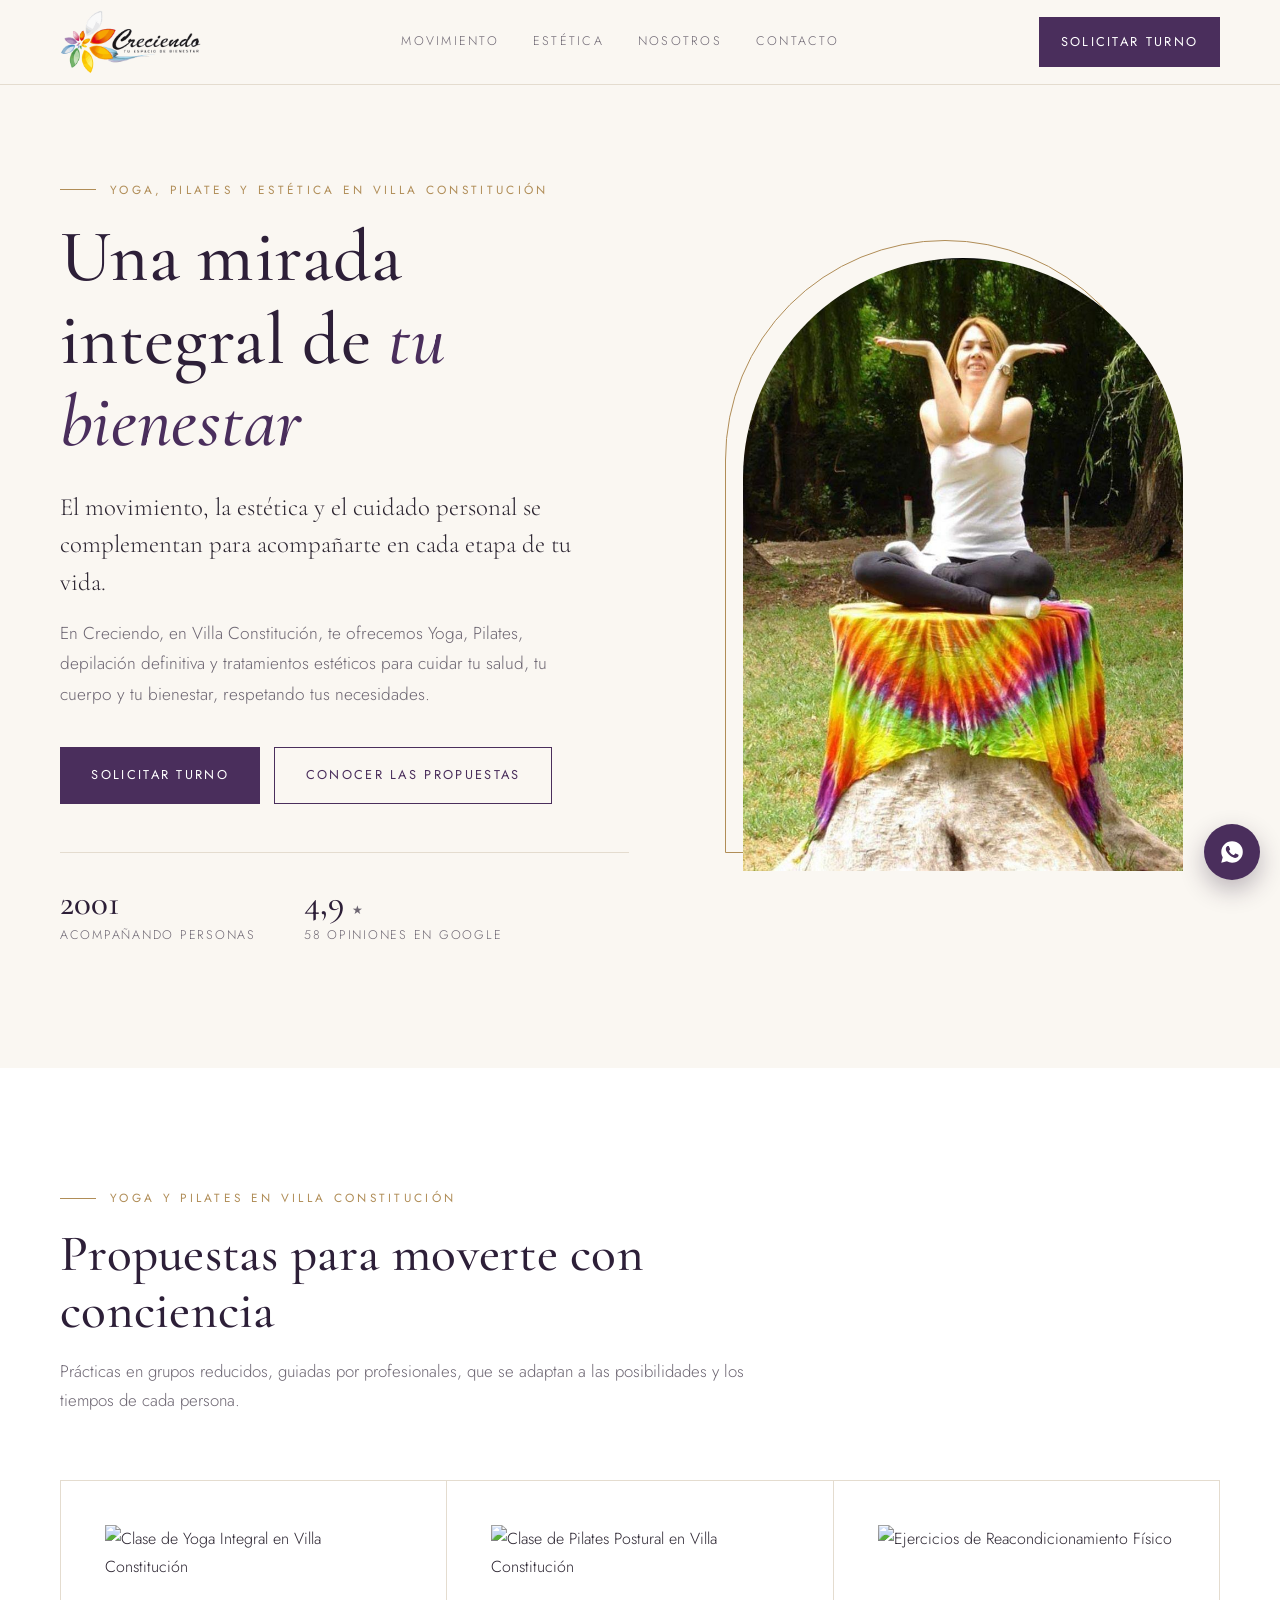
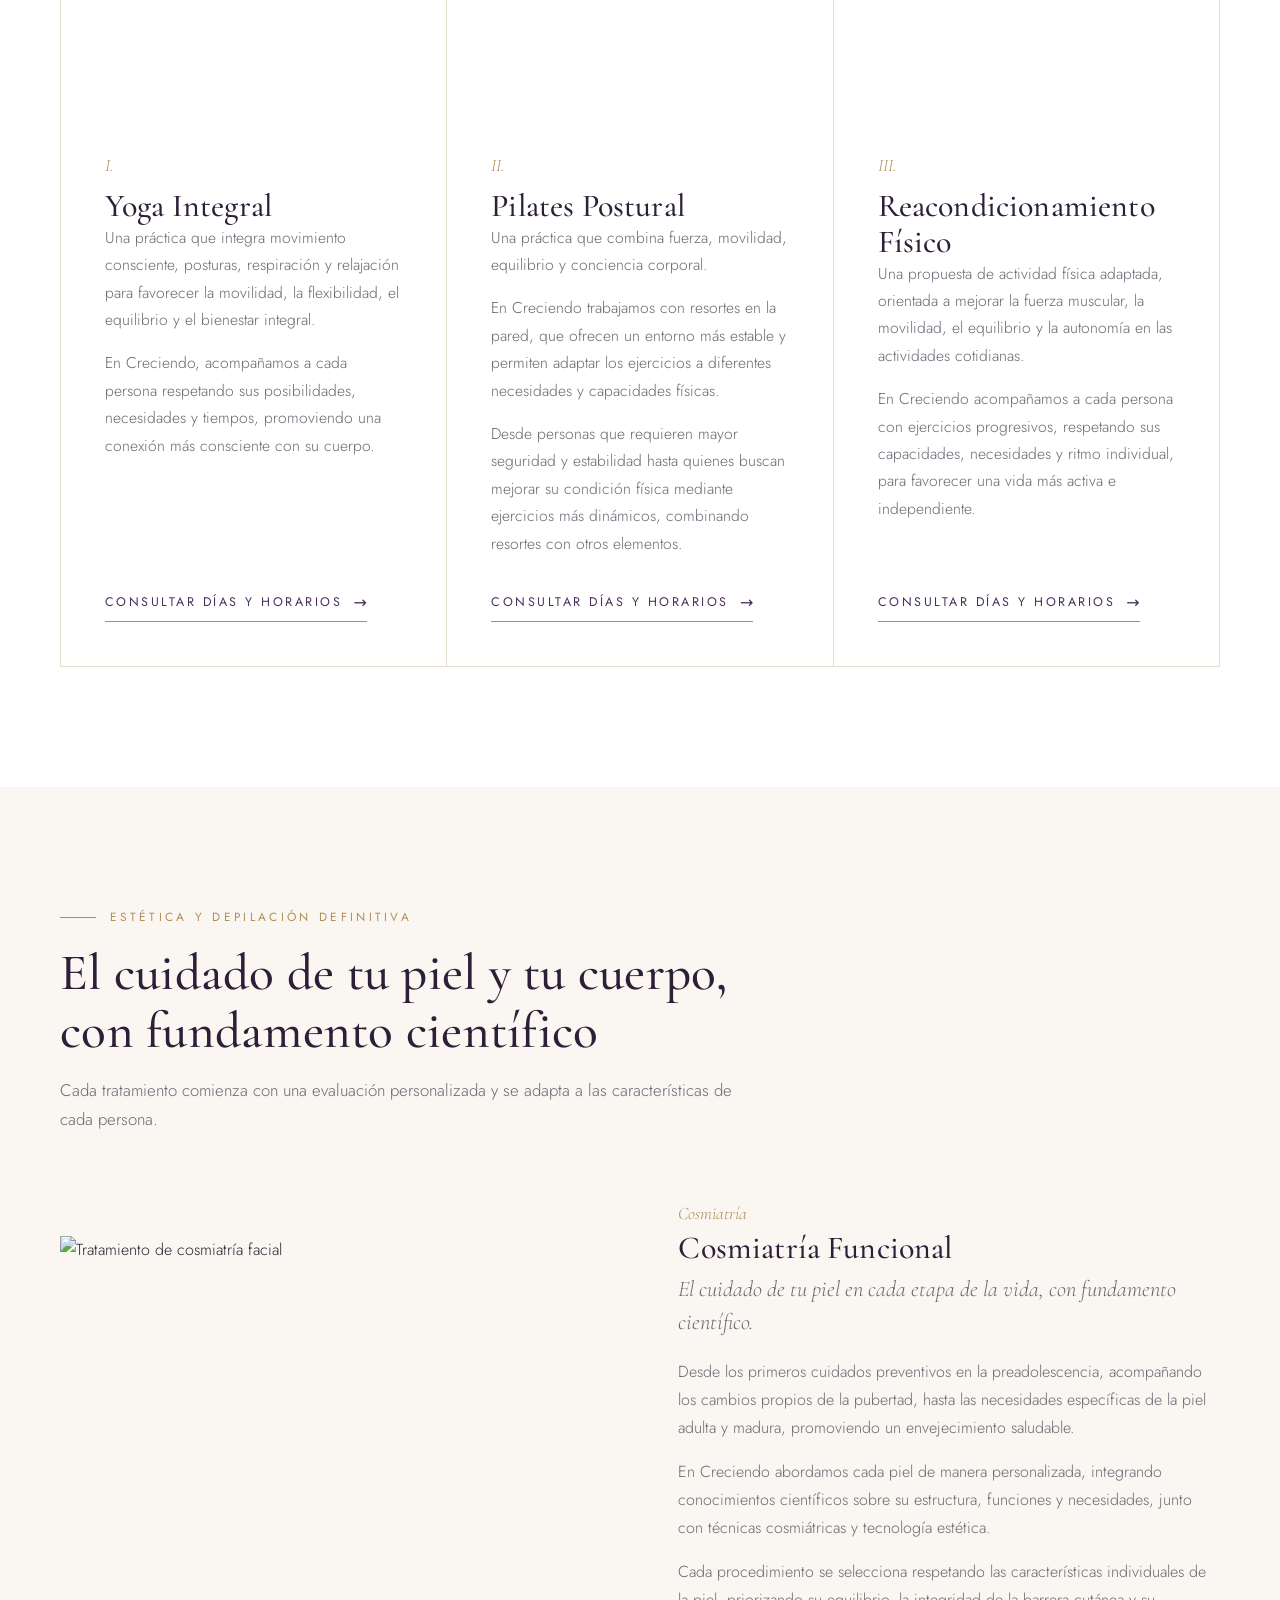
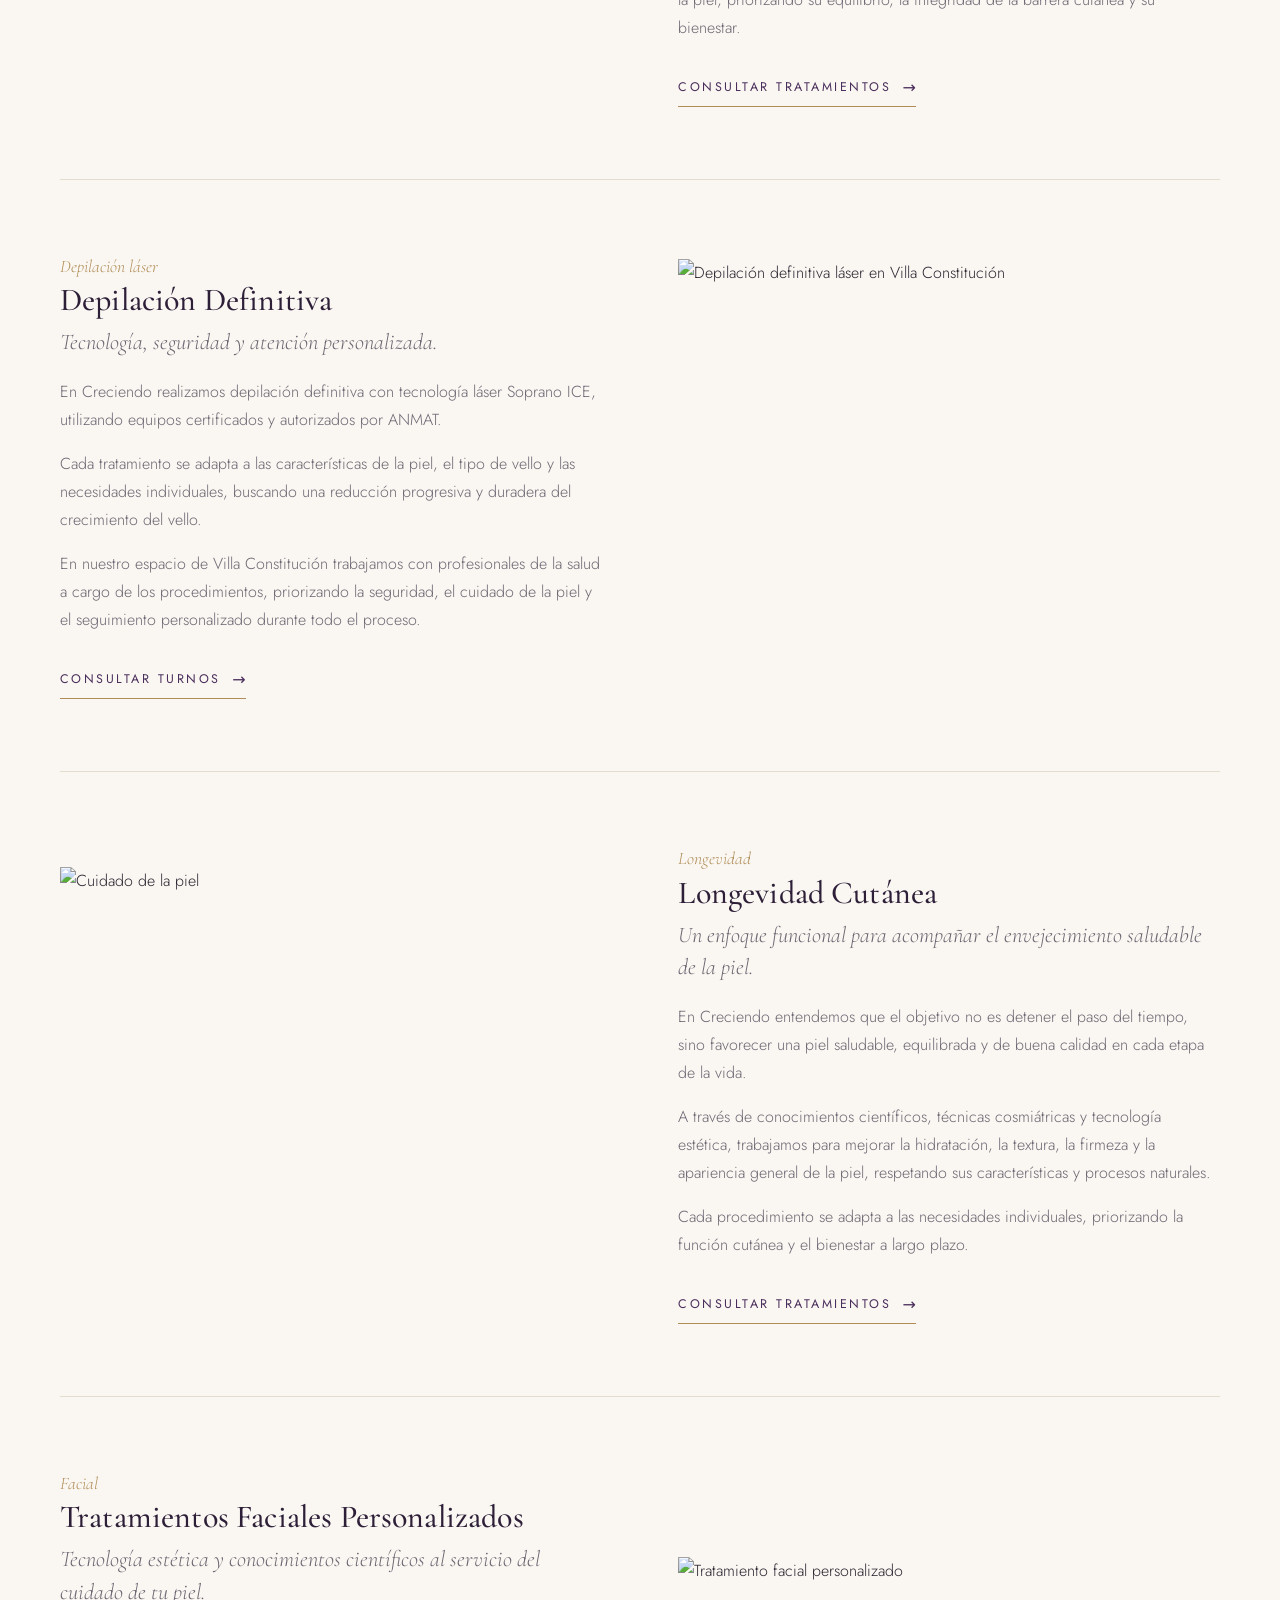
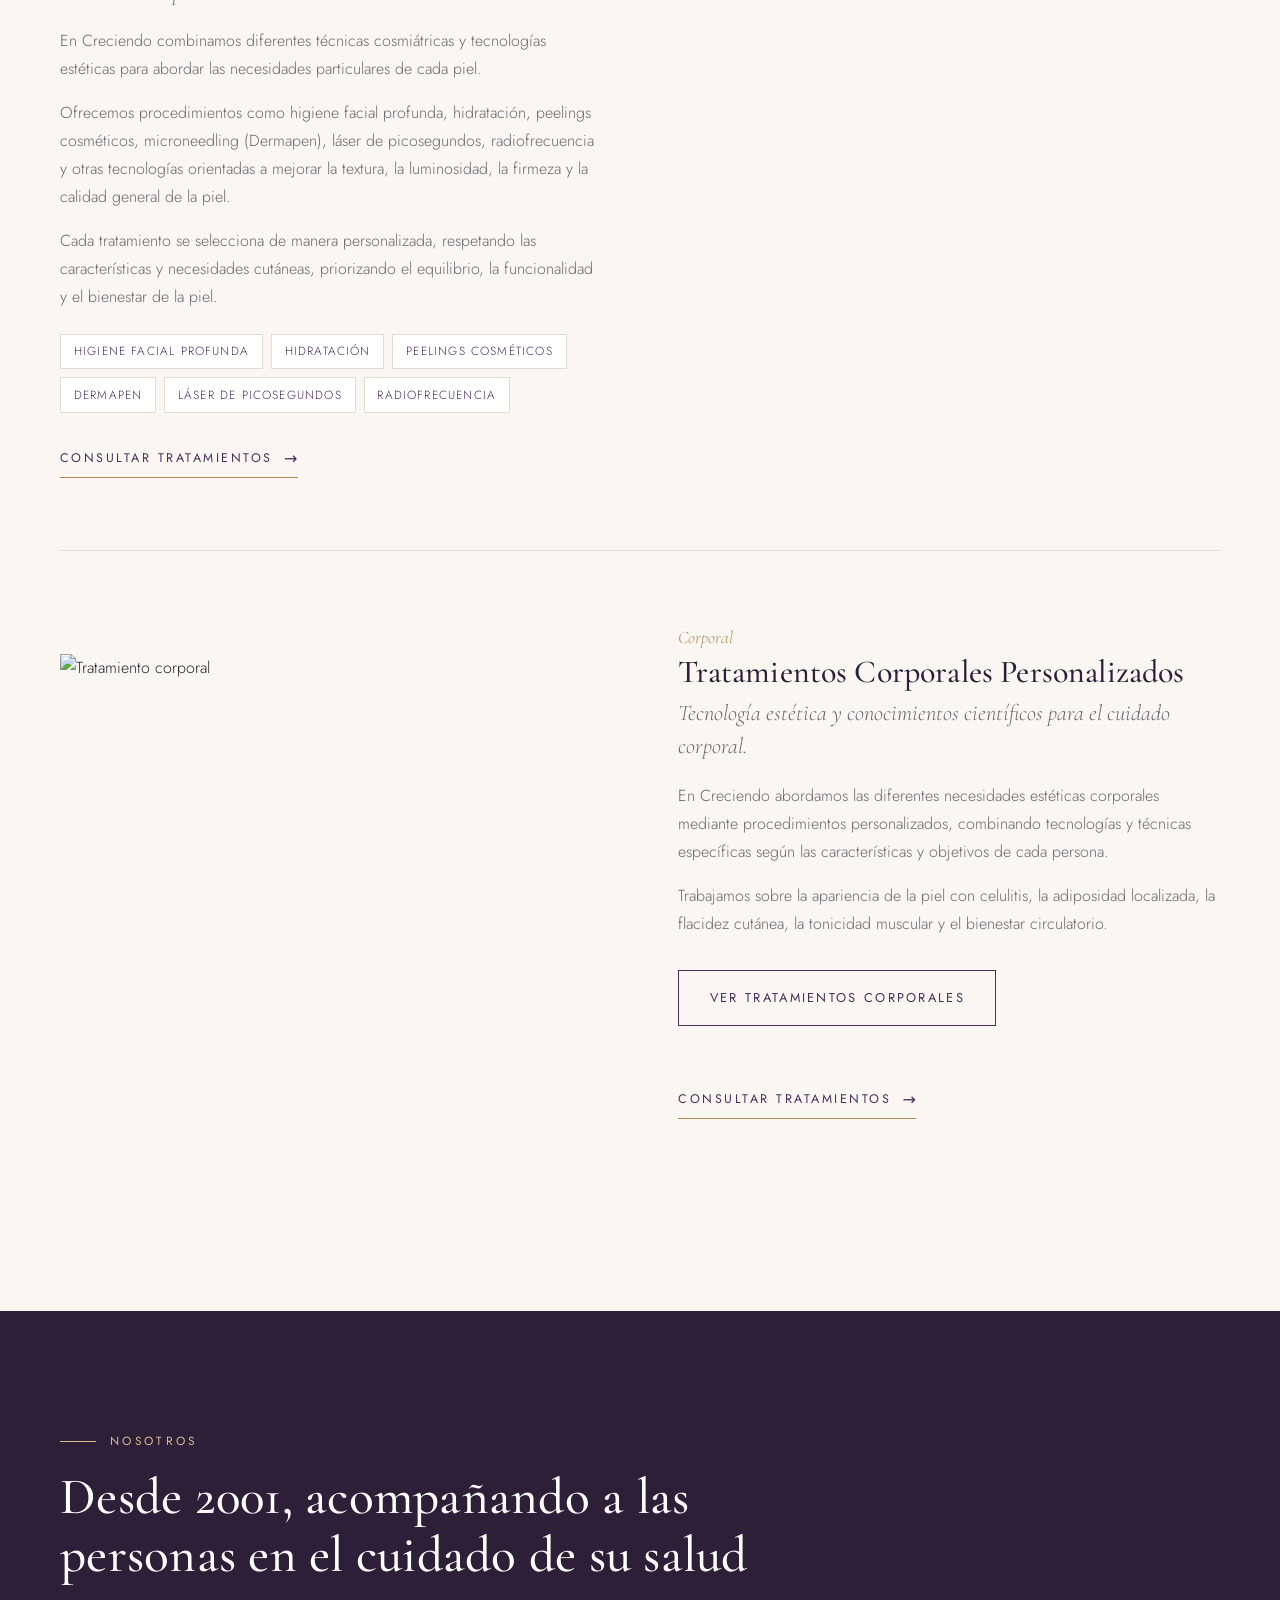
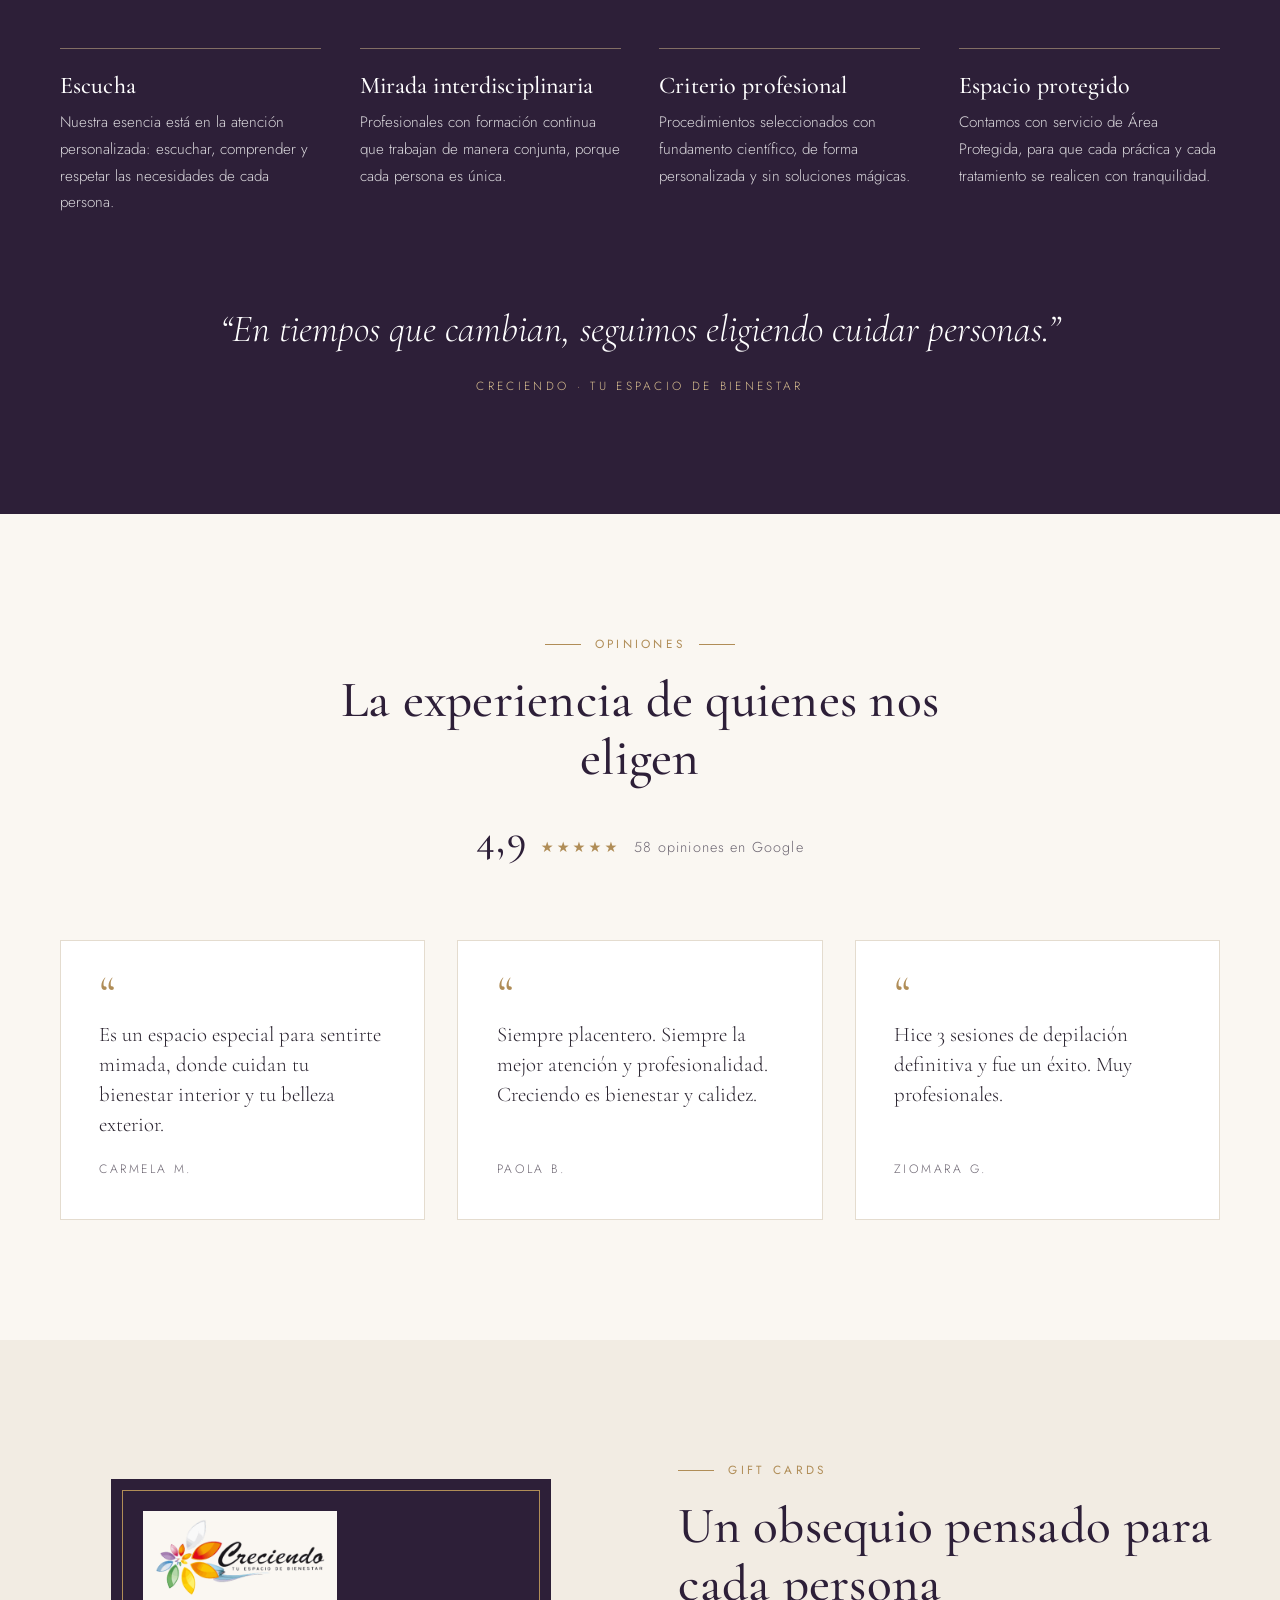
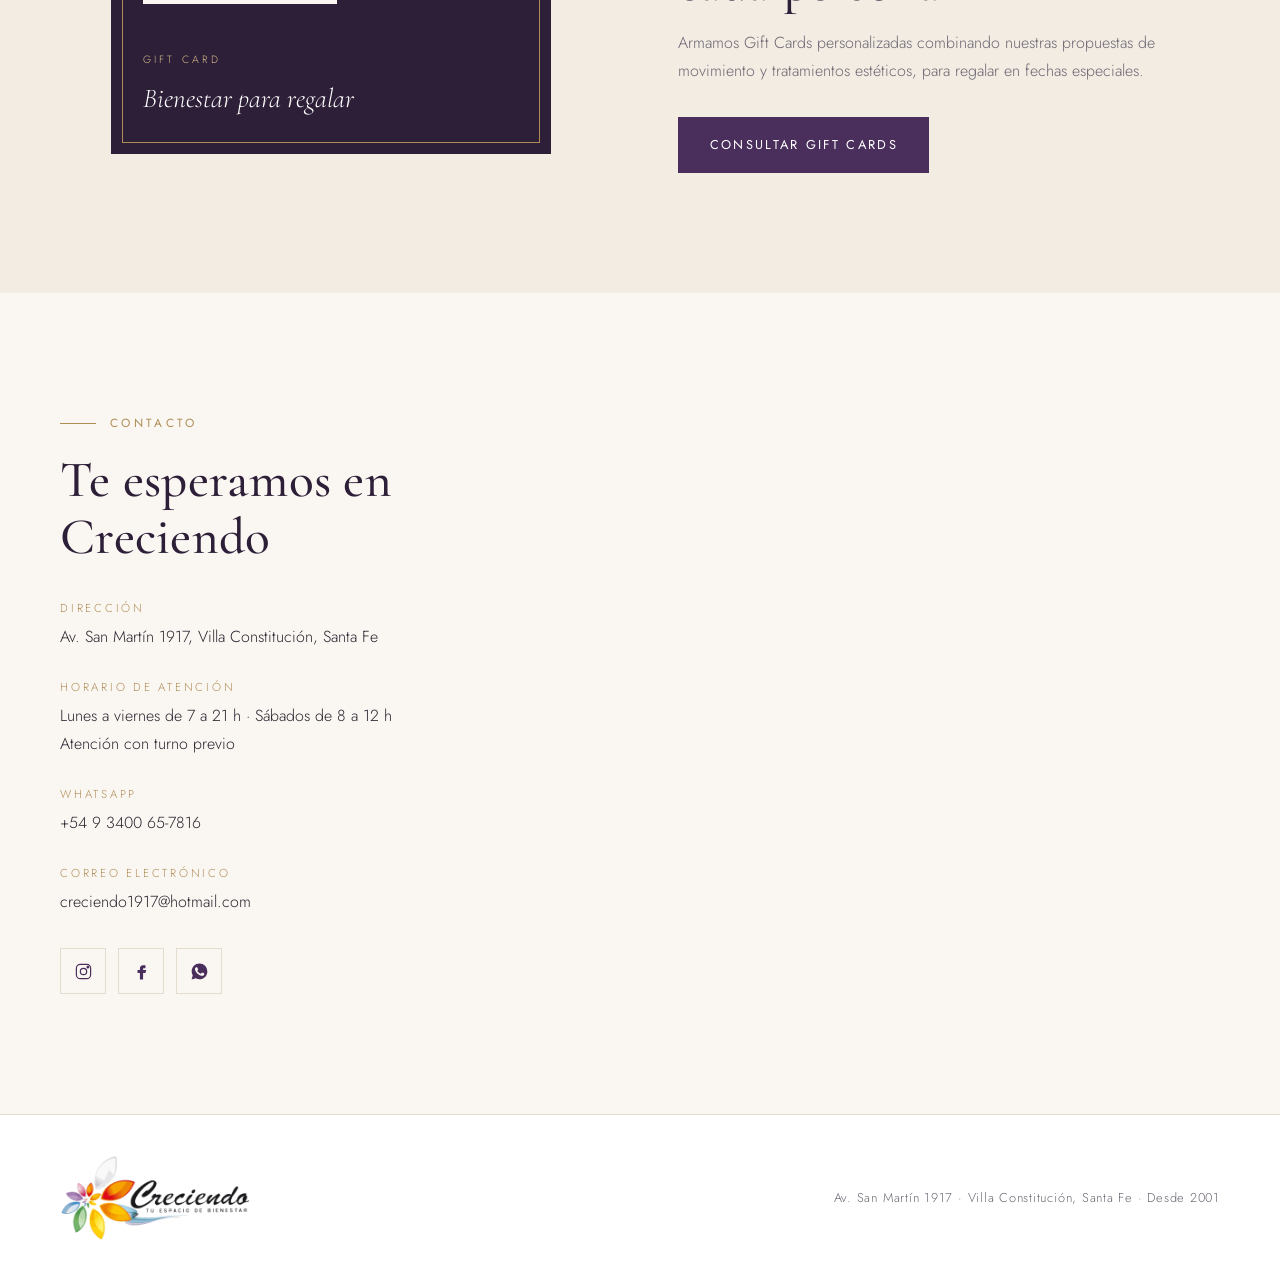
==== commit b4d74aff: "Título de portada con su tamaño original Co-Authored-By: Claude Opus 5.5 <noreply@anthropic.com>" ====
--- a/index.html
+++ b/index.html
@@ -164,7 +164,7 @@
   <div class="contenedor portada-grid">
     <div class="texto">
       <h1 class="antetitulo">Yoga, Pilates y estética en Villa Constitución</h1>
-      <p class="titular">Una mirada integral de <em>tu bienestar</em></p>
+      <div class="titular">Una mirada integral de <em>tu bienestar</em></div>
       <p>El movimiento, la estética y el cuidado personal se complementan para acompañarte en cada etapa de tu vida.</p>
       <p>En Creciendo, en Villa Constitución, te ofrecemos Yoga, Pilates, depilación definitiva y tratamientos estéticos para cuidar tu salud, tu cuerpo y tu bienestar, respetando tus necesidades.</p>
       <div class="acciones">
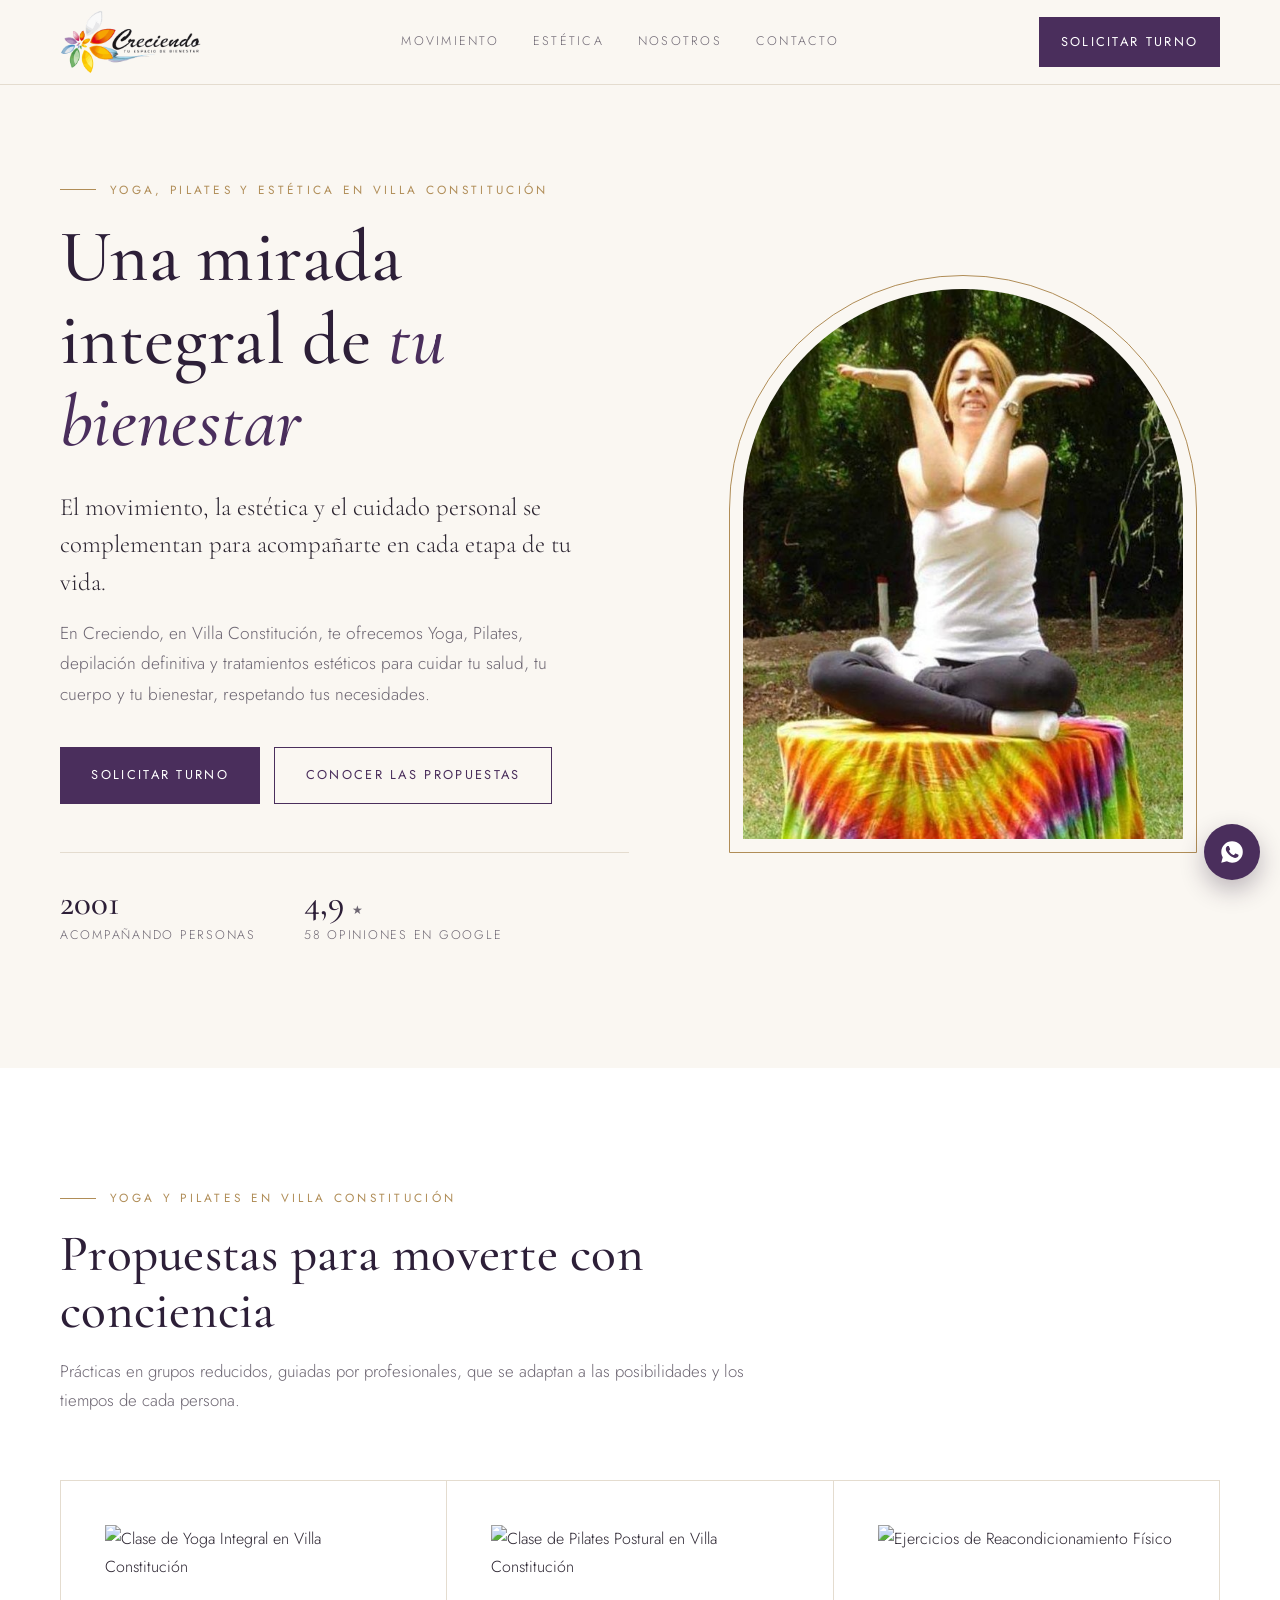
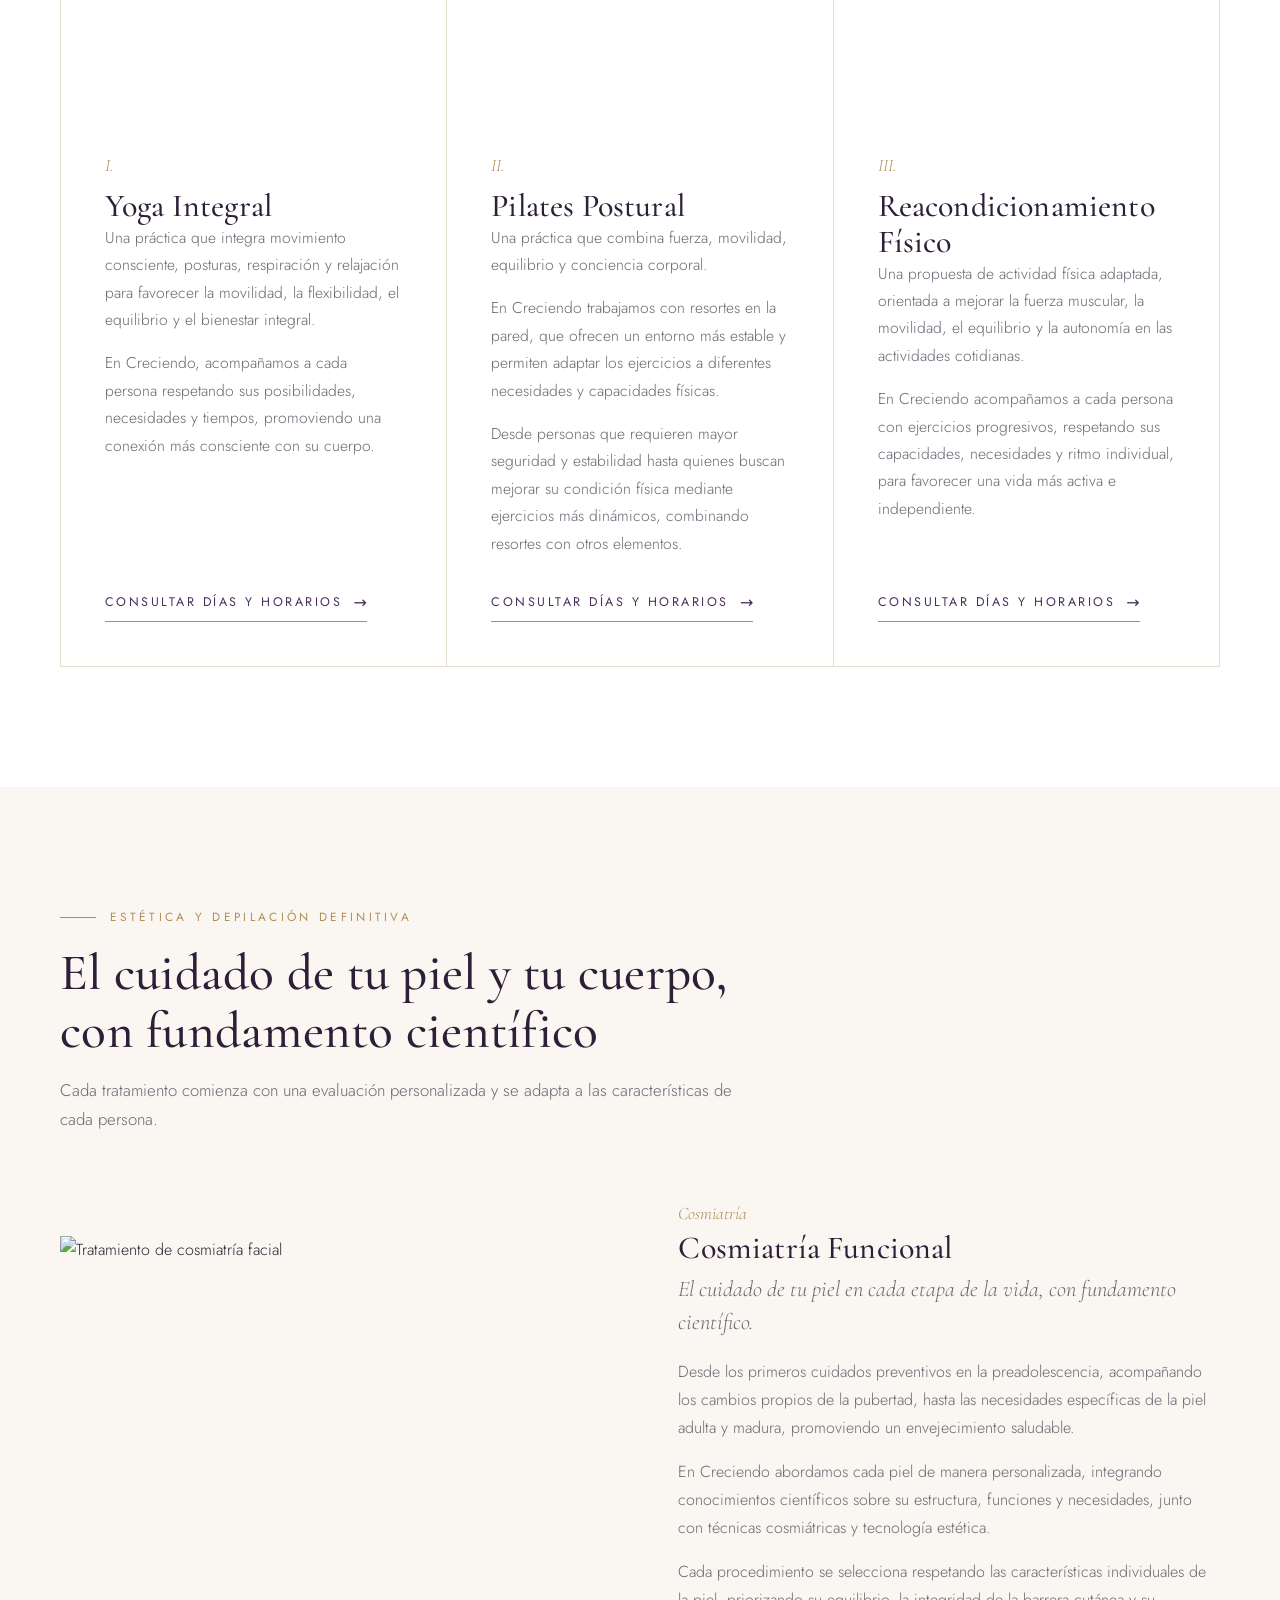
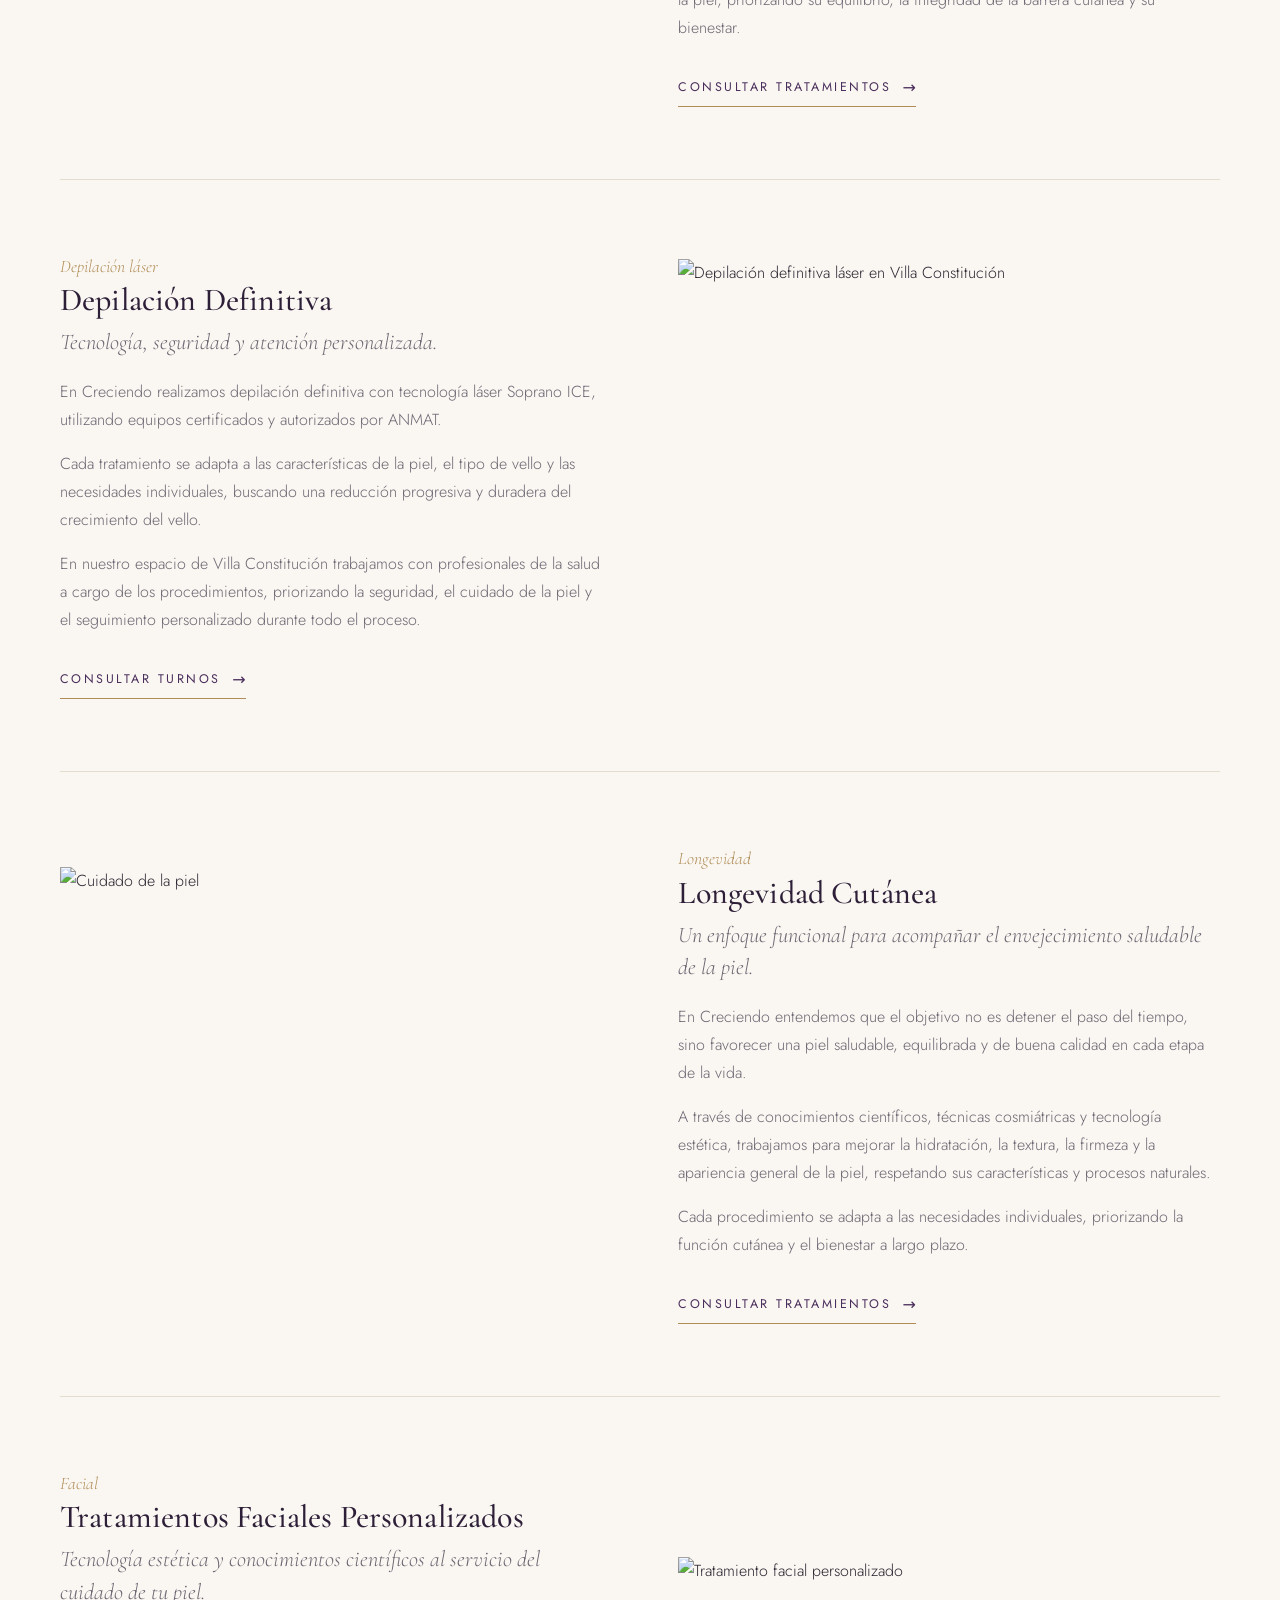
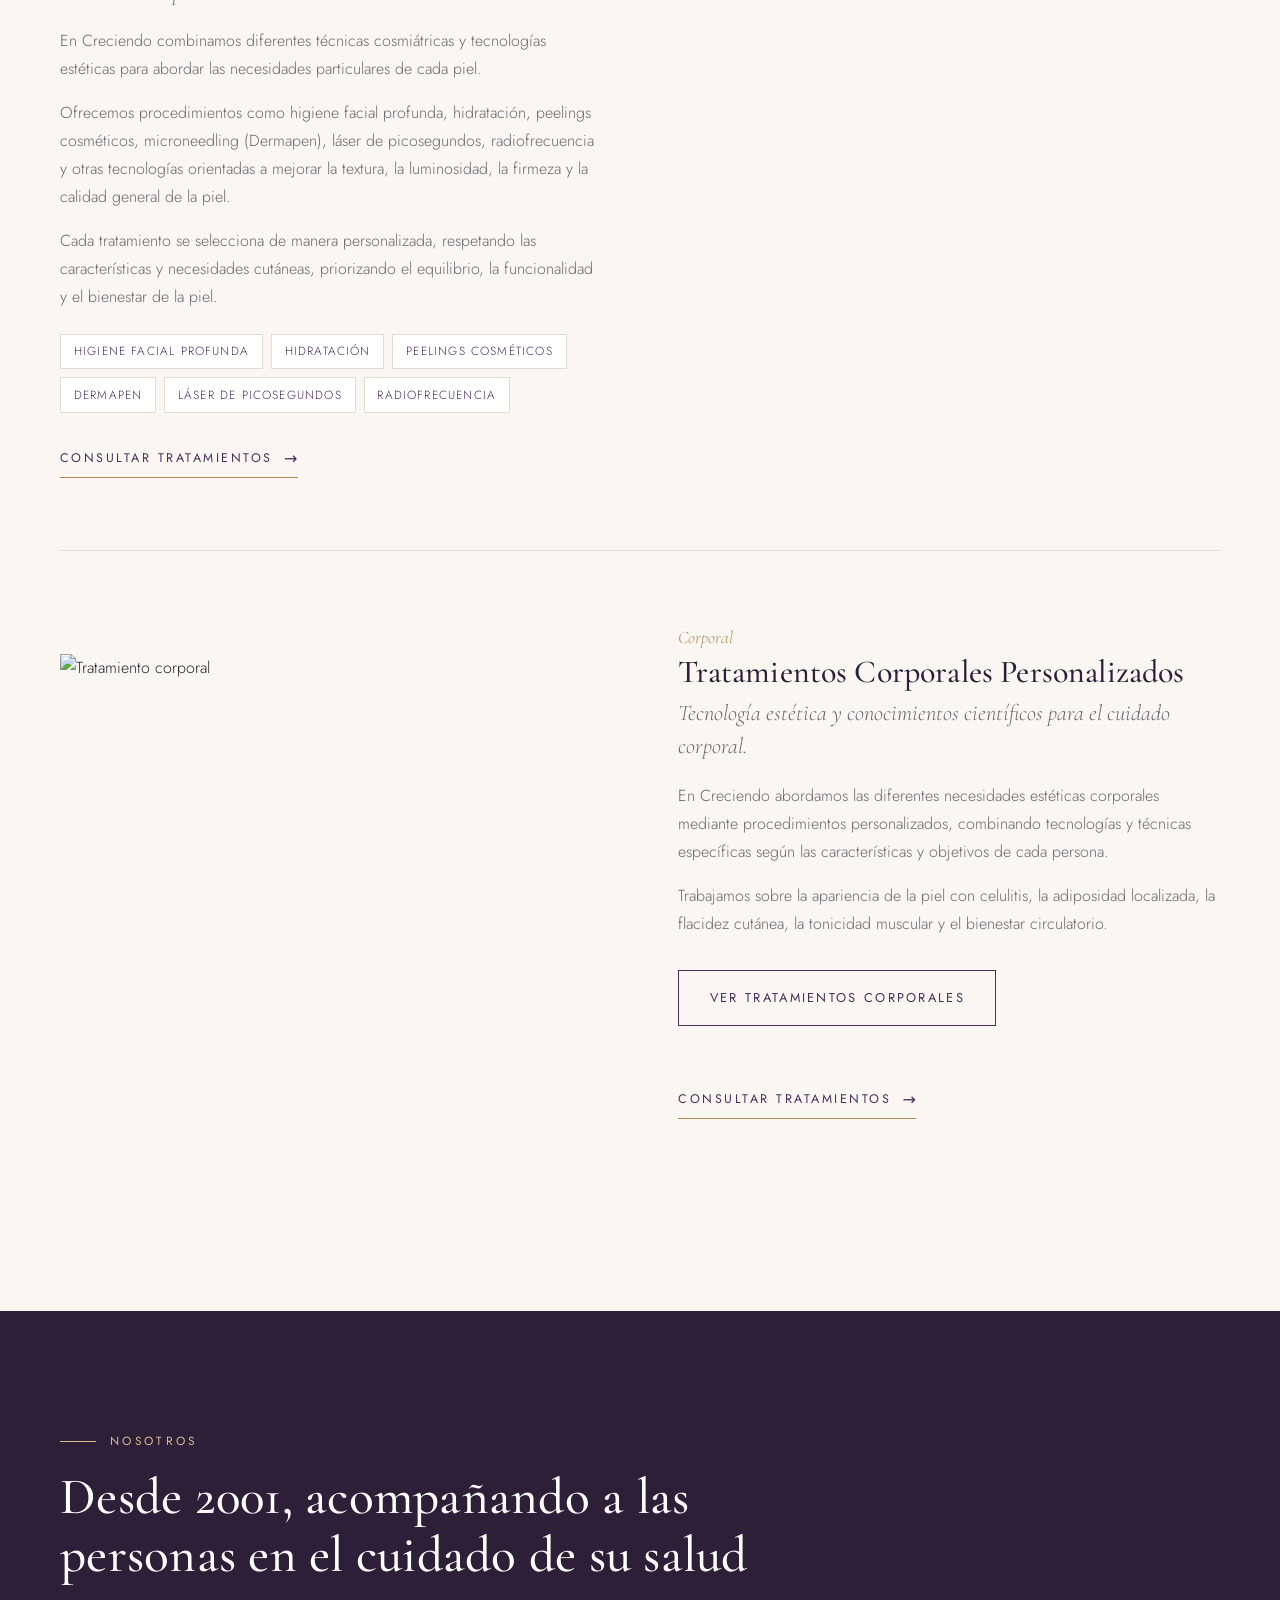
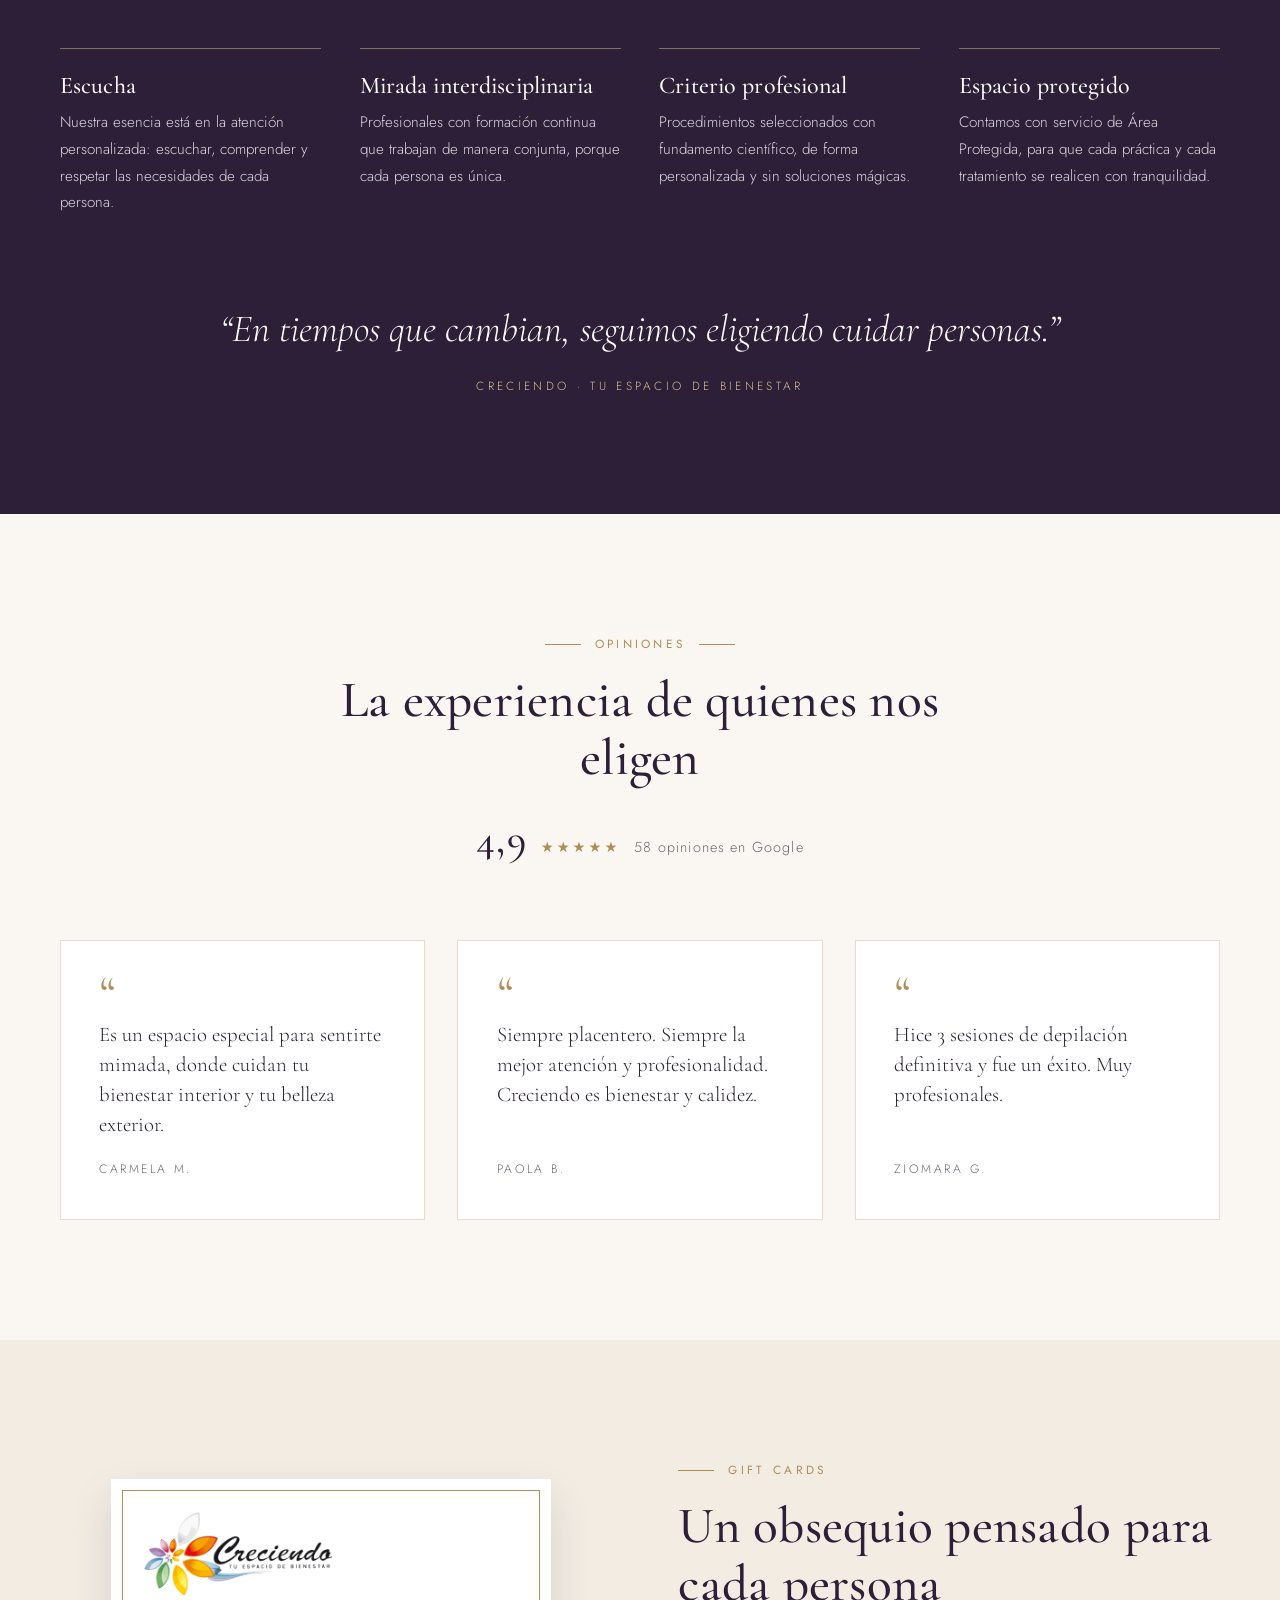
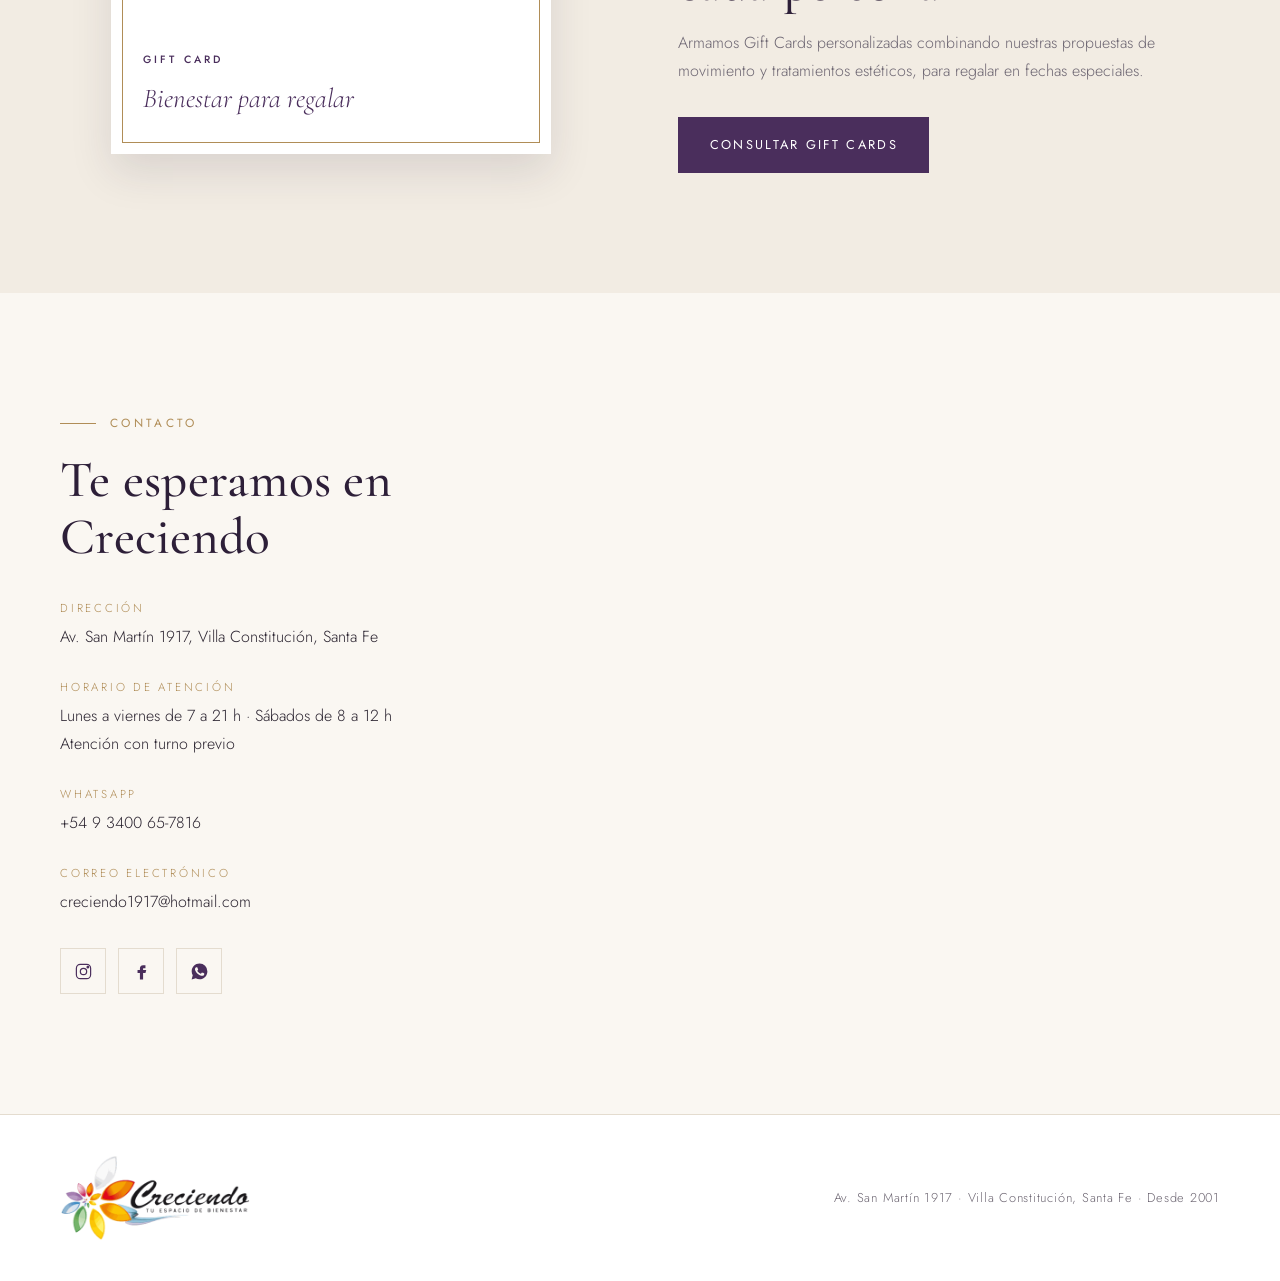
==== commit af81d56b: "Portada centrada en la persona y gift card blanca con letras violeta Co-Authored-By: Claude Opus 5.5" ====
--- a/index.html
+++ b/index.html
@@ -130,7 +130,7 @@
 <link rel="preconnect" href="https://fonts.gstatic.com" crossorigin>
 <link href="https://fonts.googleapis.com/css2?family=Cormorant+Garamond:ital,wght@0,500;0,600;1,500&family=Jost:wght@300;400;500&display=swap" rel="stylesheet">
 <link rel="icon" href="img/icono.png">
-<link rel="stylesheet" href="styles.css">
+<link rel="stylesheet" href="styles.css?v=2">
 </head>
 <body>
 
@@ -177,7 +177,7 @@
       </div>
     </div>
     <div class="portada-foto">
-      <img src="img/portada.jpg" fetchpriority="high" alt="Clase de yoga al aire libre de Creciendo en Villa Constitución" width="800" height="1115">
+      <img src="img/portada-recorte.jpg" fetchpriority="high" alt="Clase de yoga al aire libre de Creciendo en Villa Constitución" width="600" height="750">
     </div>
   </div>
 </section>
--- a/styles.css
+++ b/styles.css
@@ -68,8 +68,8 @@
 .portada .texto p:first-of-type{font-family:var(--serif);font-size:clamp(1.3rem,2.2vw,1.55rem);color:var(--tinta);line-height:1.5;margin-top:1.6rem}
 .acciones{display:flex;flex-wrap:wrap;gap:14px;margin-top:2.4rem}
 .portada-foto{position:relative;max-width:440px;width:100%;justify-self:center}
-.portada-foto img{width:100%;height:auto;border-radius:240px 240px 0 0}
-.portada-foto::before{content:"";position:absolute;inset:-18px 18px 18px -18px;border:1px solid var(--dorado);border-radius:240px 240px 0 0;z-index:-1}
+.portada-foto img{width:100%;height:auto;aspect-ratio:4/5;object-fit:cover;border-radius:240px 240px 0 0}
+.portada-foto::before{content:"";position:absolute;inset:-14px;border:1px solid var(--dorado);border-radius:260px 260px 0 0;z-index:-1}
 .datos{display:flex;flex-wrap:wrap;gap:clamp(24px,4vw,48px);margin-top:3rem;padding-top:2rem;border-top:1px solid var(--linea)}
 .dato b{display:block;font-family:var(--serif);font-weight:500;font-size:2.2rem;color:var(--ciruela-osc);line-height:1}
 .dato span{font-size:.78rem;letter-spacing:.14em;text-transform:uppercase;color:var(--gris)}
@@ -125,10 +125,10 @@
 /* Gift card */
 .regalo{background:var(--arena)}
 .regalo-grid{display:grid;grid-template-columns:1fr 1fr;gap:clamp(40px,6vw,80px);align-items:center}
-.tarjeta{aspect-ratio:1.6;max-width:440px;width:100%;justify-self:center;background:var(--ciruela-osc);color:#fff;padding:32px;display:flex;flex-direction:column;justify-content:space-between;align-items:flex-start;outline:1px solid var(--dorado);outline-offset:-12px}
-.tarjeta .logo-chico{width:170px;background:var(--marfil);padding:8px 12px;box-sizing:content-box}
-.tarjeta em{font-family:var(--serif);font-size:1.7rem}
-.tarjeta small.tipo{font-size:.66rem;letter-spacing:.3em;text-transform:uppercase;color:#d7bd8f;display:block;margin-bottom:.3rem}
+.tarjeta{aspect-ratio:1.6;max-width:440px;width:100%;justify-self:center;background:var(--blanco);color:var(--ciruela);box-shadow:0 18px 40px rgba(45,31,56,.12);padding:32px;display:flex;flex-direction:column;justify-content:space-between;align-items:flex-start;outline:1px solid var(--dorado);outline-offset:-12px}
+.tarjeta .logo-chico{width:190px}
+.tarjeta em{font-family:var(--serif);font-size:1.7rem;color:var(--ciruela)}
+.tarjeta small.tipo{font-size:.66rem;letter-spacing:.3em;text-transform:uppercase;color:var(--ciruela);font-weight:500;display:block;margin-bottom:.3rem}
 .regalo p{color:var(--gris)}
 .regalo .btn{margin-top:2rem}
 @media (max-width:860px){.regalo-grid{grid-template-columns:1fr}}
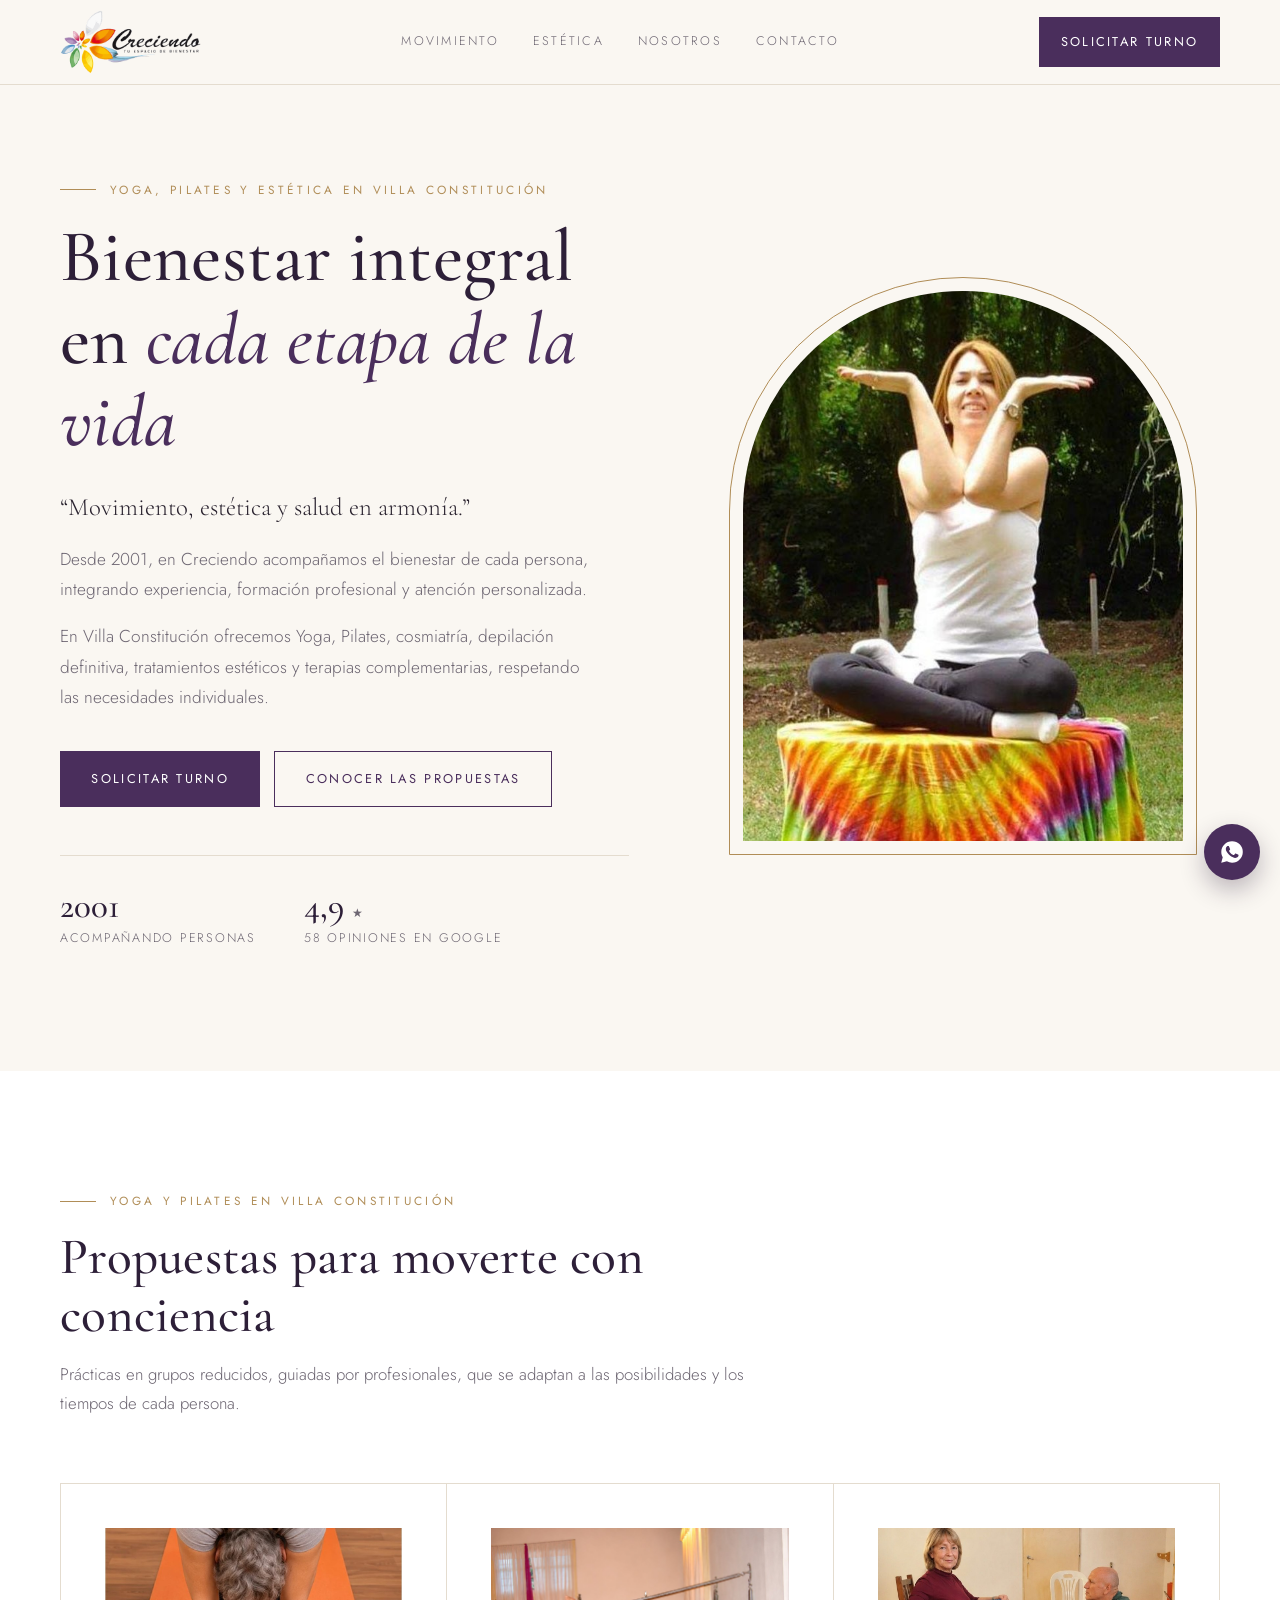
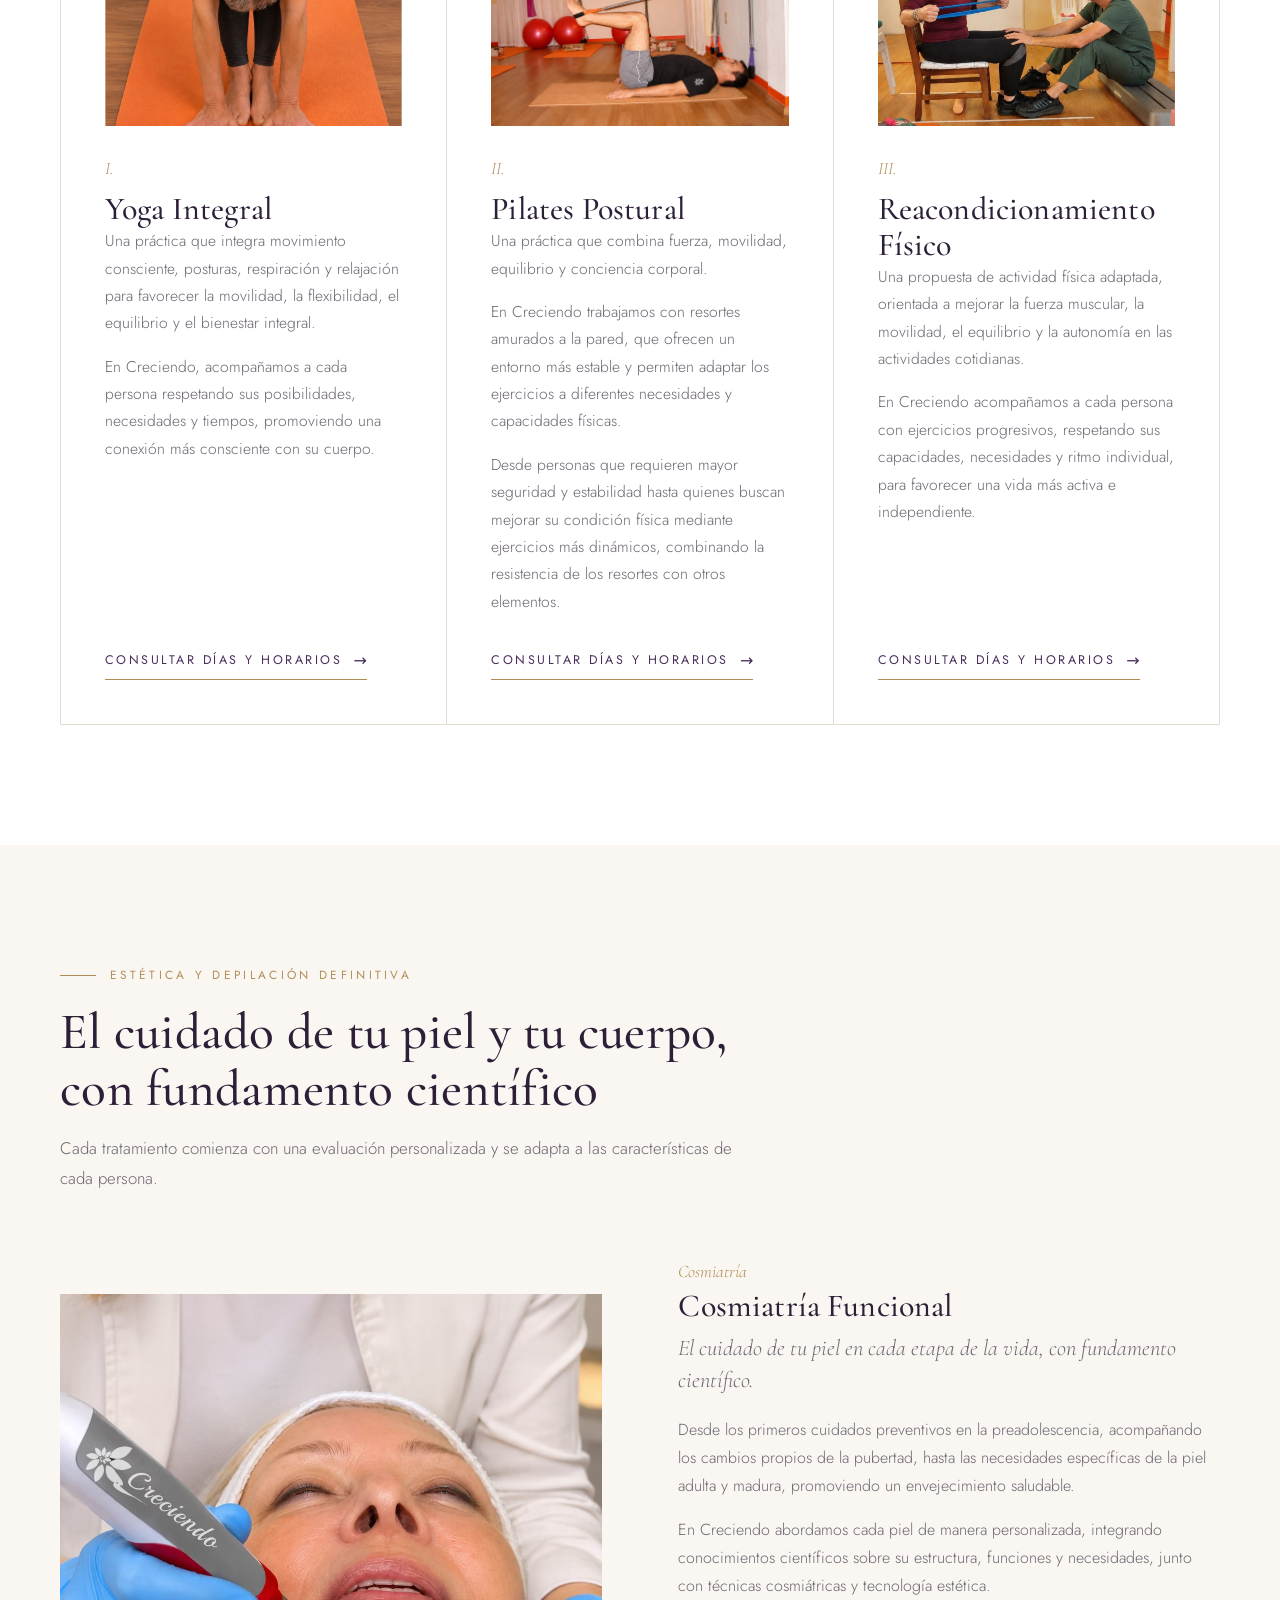
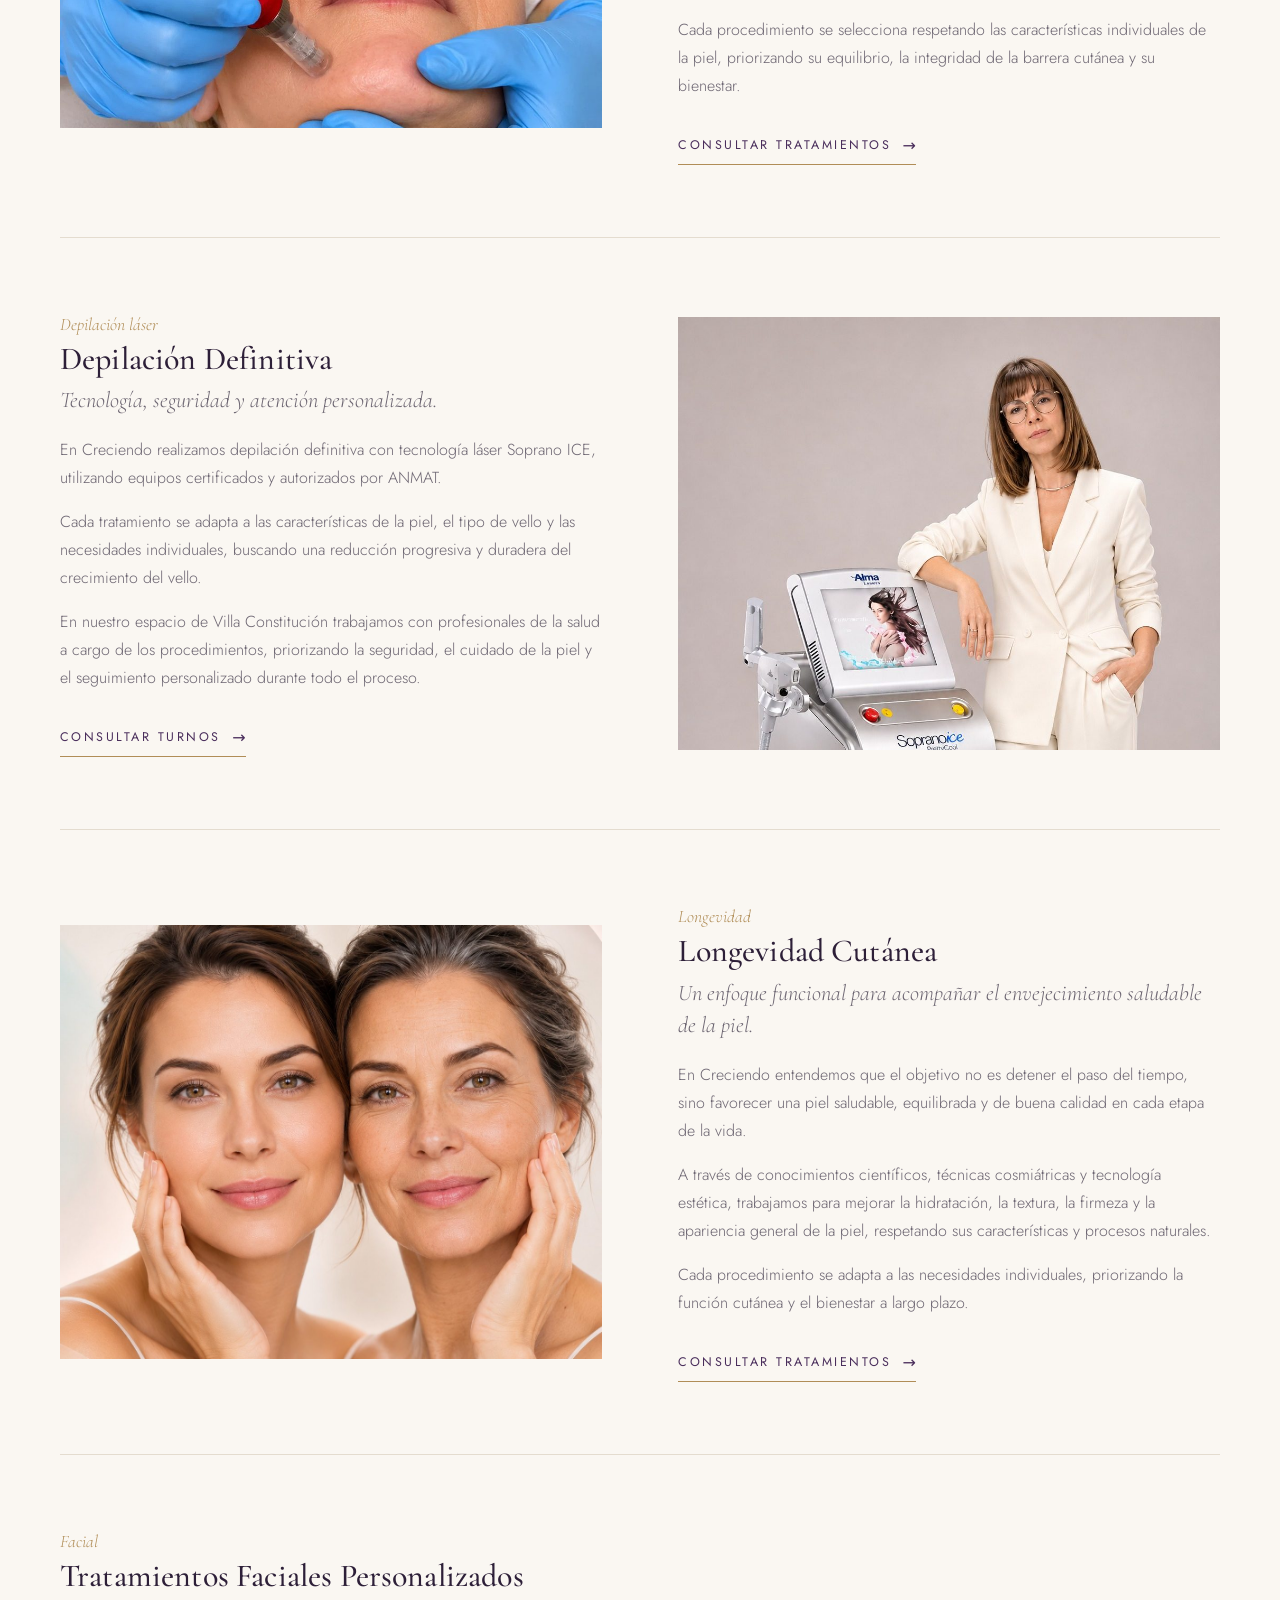
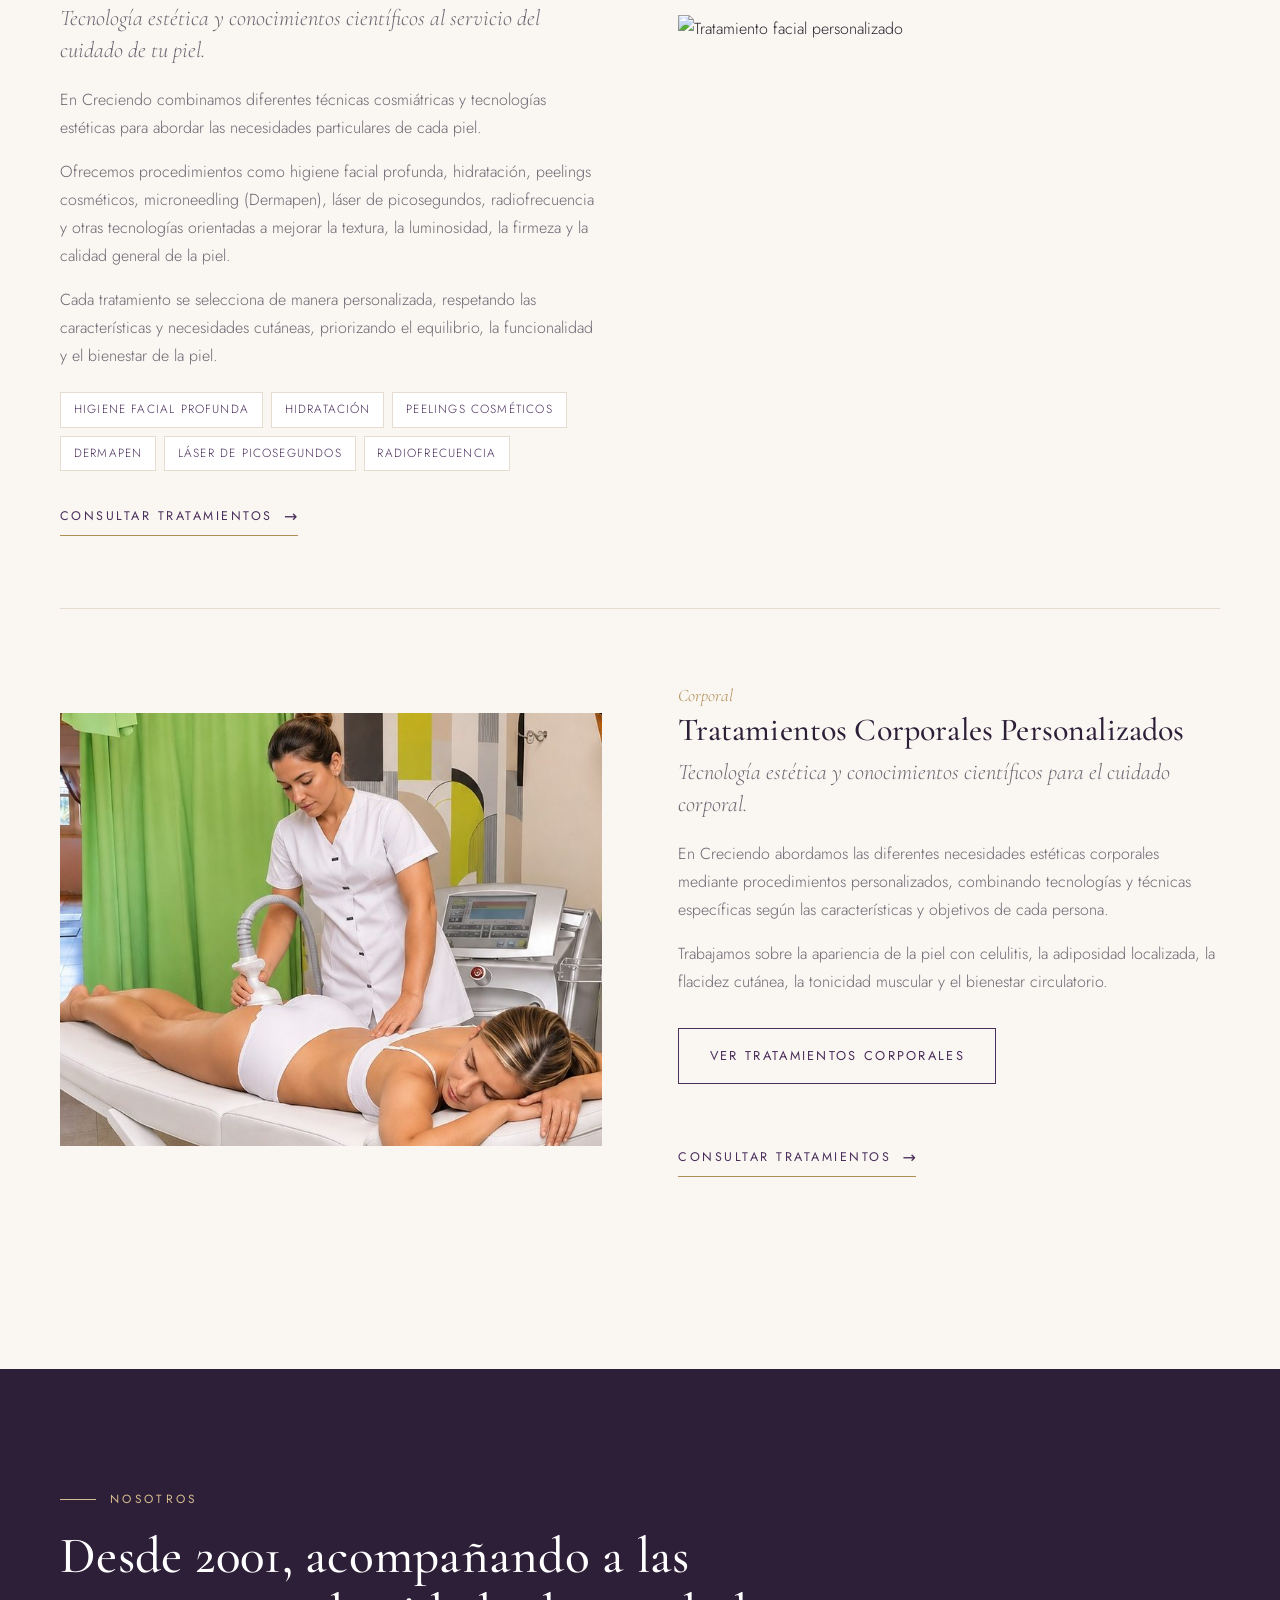
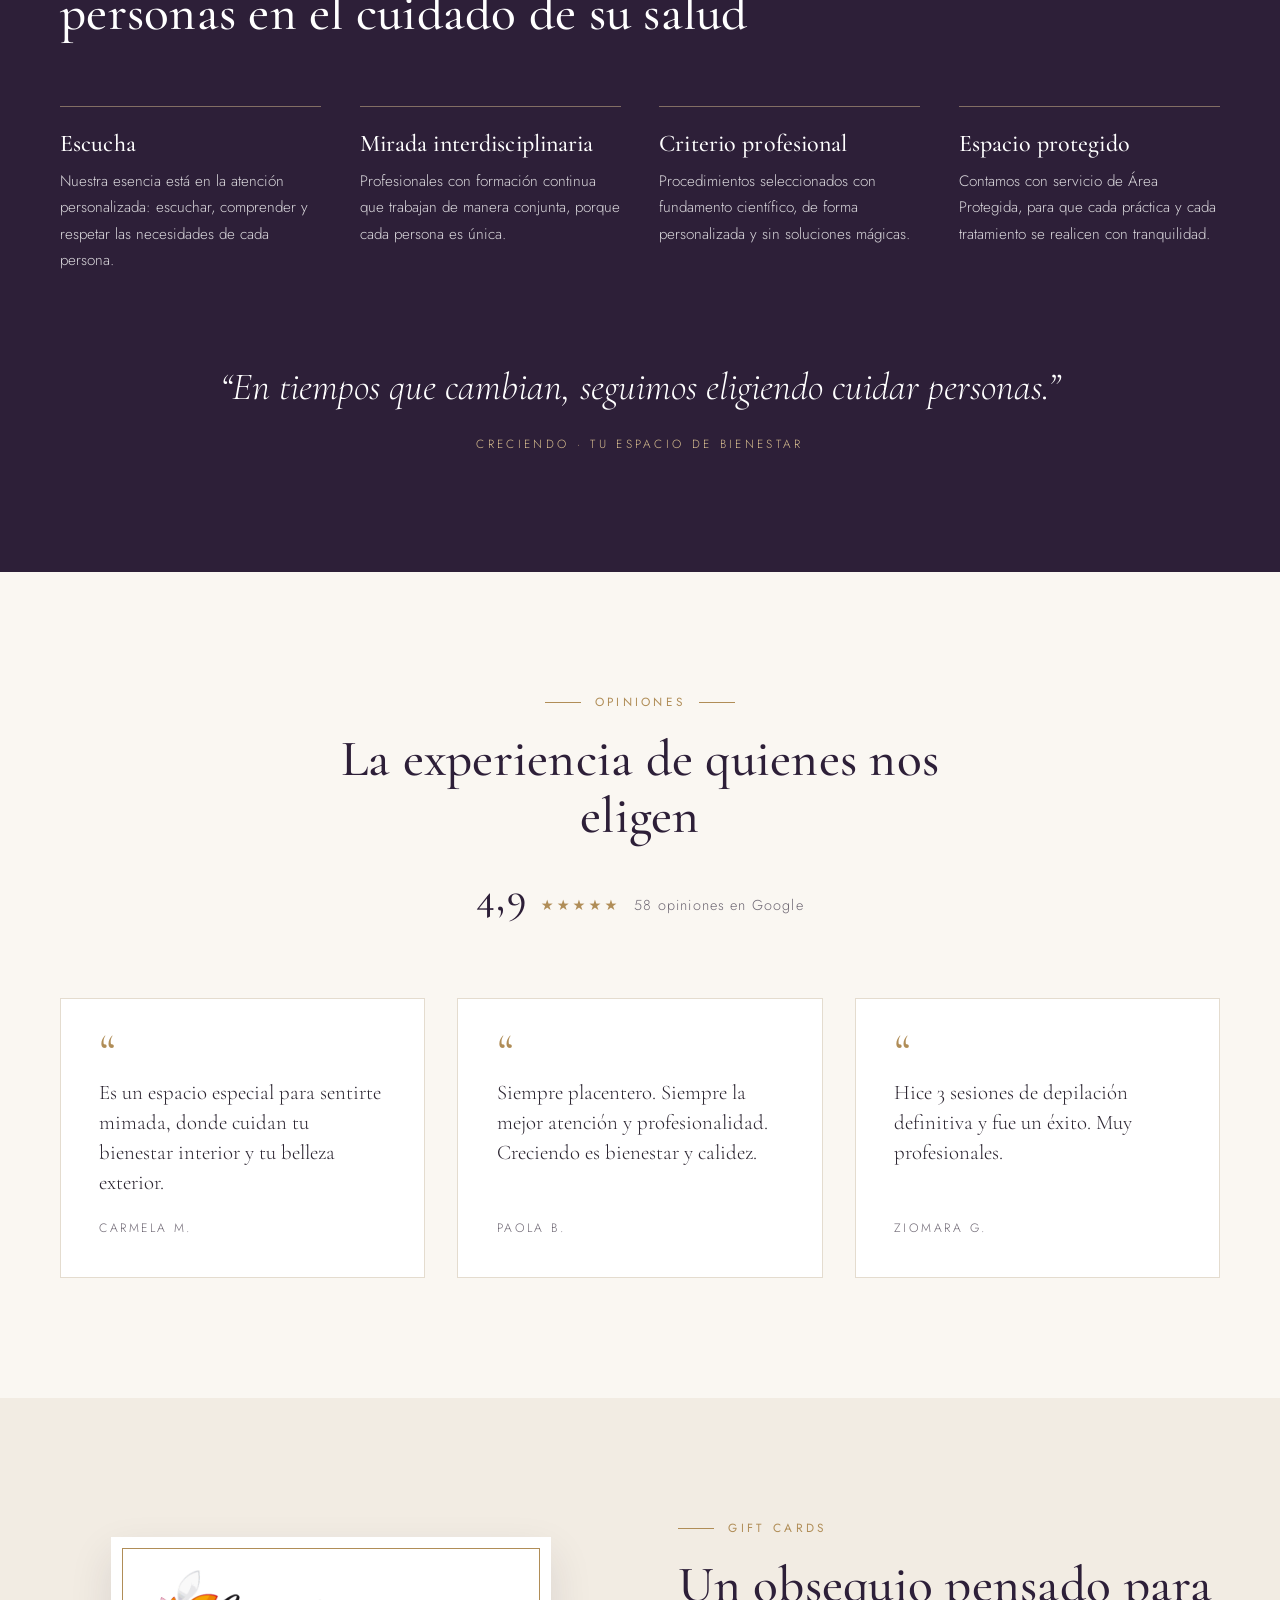
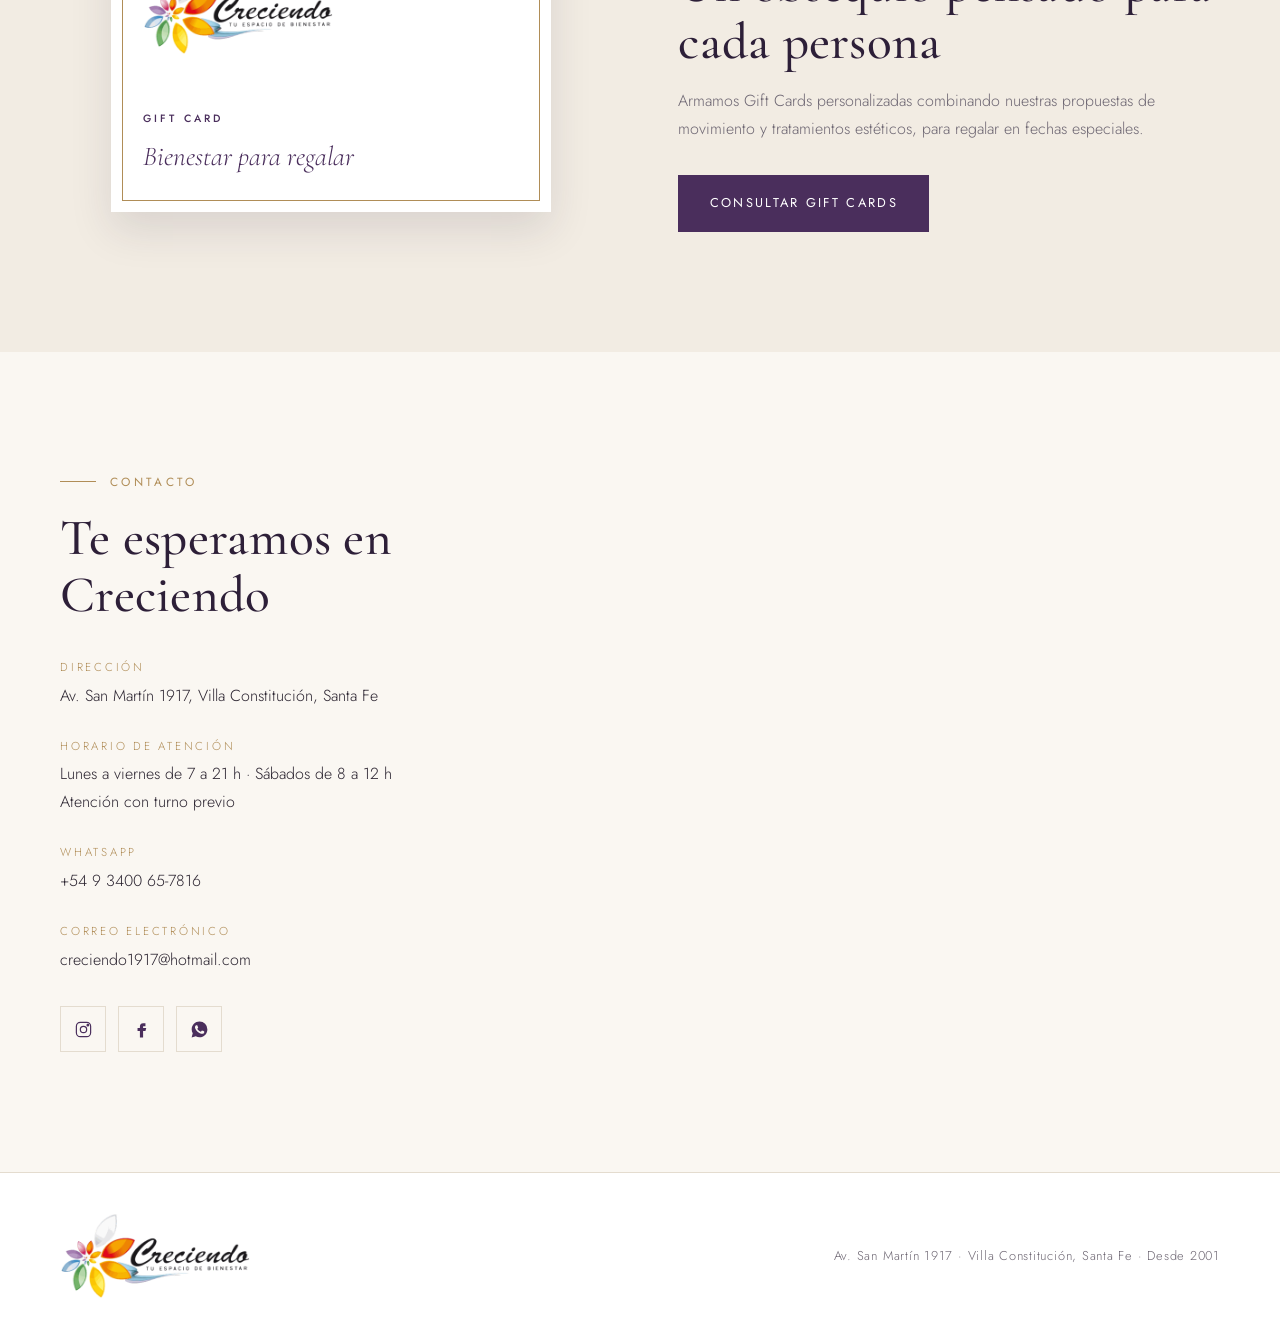
==== commit 8ea55e1a: "Fotos propias en las secciones y nuevos textos de portada y Pilates Co-Authored-By: Claude Opus 5.5 " ====
--- a/index.html
+++ b/index.html
@@ -164,9 +164,10 @@
   <div class="contenedor portada-grid">
     <div class="texto">
       <h1 class="antetitulo">Yoga, Pilates y estética en Villa Constitución</h1>
-      <div class="titular">Una mirada integral de <em>tu bienestar</em></div>
-      <p>El movimiento, la estética y el cuidado personal se complementan para acompañarte en cada etapa de tu vida.</p>
-      <p>En Creciendo, en Villa Constitución, te ofrecemos Yoga, Pilates, depilación definitiva y tratamientos estéticos para cuidar tu salud, tu cuerpo y tu bienestar, respetando tus necesidades.</p>
+      <div class="titular">Bienestar integral en <em>cada etapa de la vida</em></div>
+      <p>“Movimiento, estética y salud en armonía.”</p>
+      <p>Desde 2001, en Creciendo acompañamos el bienestar de cada persona, integrando experiencia, formación profesional y atención personalizada.</p>
+      <p>En Villa Constitución ofrecemos Yoga, Pilates, cosmiatría, depilación definitiva, tratamientos estéticos y terapias complementarias, respetando las necesidades individuales.</p>
       <div class="acciones">
         <a class="btn btn-primario" data-wa="Hola, quisiera solicitar un turno en Creciendo." href="#contacto">Solicitar turno</a>
         <a class="btn btn-borde" href="#movimiento">Conocer las propuestas</a>
@@ -191,7 +192,7 @@
     </div>
     <div class="propuestas">
       <article class="propuesta aparecer">
-        <img src="https://images.unsplash.com/photo-1599901860904-17e6ed7083a0?w=800&q=70" alt="Clase de Yoga Integral en Villa Constitución" loading="lazy">
+        <img src="img/yoga.jpg" alt="Clase de Yoga Integral en Villa Constitución" loading="lazy">
         <span class="numero">I.</span>
         <h3>Yoga Integral</h3>
         <div class="cuerpo">
@@ -201,18 +202,18 @@
         <a class="enlace" data-wa="Hola, quisiera consultar los días y horarios de Yoga Integral." href="#contacto">Consultar días y horarios</a>
       </article>
       <article class="propuesta aparecer">
-        <img src="https://images.unsplash.com/photo-1518611012118-696072aa579a?w=800&q=70" alt="Clase de Pilates Postural en Villa Constitución" loading="lazy">
+        <img src="img/pilates.jpg" alt="Clase de Pilates Postural en Villa Constitución" loading="lazy">
         <span class="numero">II.</span>
         <h3>Pilates Postural</h3>
         <div class="cuerpo">
           <p>Una práctica que combina fuerza, movilidad, equilibrio y conciencia corporal.</p>
-          <p>En Creciendo trabajamos con resortes en la pared, que ofrecen un entorno más estable y permiten adaptar los ejercicios a diferentes necesidades y capacidades físicas.</p>
-          <p>Desde personas que requieren mayor seguridad y estabilidad hasta quienes buscan mejorar su condición física mediante ejercicios más dinámicos, combinando resortes con otros elementos.</p>
+          <p>En Creciendo trabajamos con resortes amurados a la pared, que ofrecen un entorno más estable y permiten adaptar los ejercicios a diferentes necesidades y capacidades físicas.</p>
+          <p>Desde personas que requieren mayor seguridad y estabilidad hasta quienes buscan mejorar su condición física mediante ejercicios más dinámicos, combinando la resistencia de los resortes con otros elementos.</p>
         </div>
         <a class="enlace" data-wa="Hola, quisiera consultar los días y horarios de Pilates Postural." href="#contacto">Consultar días y horarios</a>
       </article>
       <article class="propuesta aparecer">
-        <img src="https://images.unsplash.com/photo-1571019613454-1cb2f99b2d8b?w=800&q=70" alt="Ejercicios de Reacondicionamiento Físico" loading="lazy">
+        <img src="img/reacondicionamiento.jpg" alt="Ejercicios de Reacondicionamiento Físico" loading="lazy">
         <span class="numero">III.</span>
         <h3>Reacondicionamiento Físico</h3>
         <div class="cuerpo">
@@ -234,7 +235,7 @@
     </div>
 
     <article class="tratamiento aparecer" id="cosmiatria">
-      <div class="foto"><img src="https://images.unsplash.com/photo-1570172619644-dfd03ed5d881?w=1000&q=70" alt="Tratamiento de cosmiatría facial" loading="lazy"></div>
+      <div class="foto"><img src="img/cosmiatria.jpg" alt="Tratamiento de cosmiatría facial" loading="lazy"></div>
       <div class="texto">
         <span class="numero">Cosmiatría</span>
         <h3>Cosmiatría Funcional</h3>
@@ -247,7 +248,7 @@
     </article>
 
     <article class="tratamiento aparecer" id="depilacion">
-      <div class="foto"><img src="https://images.unsplash.com/photo-1560750588-73207b1ef5b8?w=1000&q=70" alt="Depilación definitiva láser en Villa Constitución" loading="lazy"></div>
+      <div class="foto"><img src="img/depilacion.jpg" alt="Depilación definitiva láser en Villa Constitución" loading="lazy"></div>
       <div class="texto">
         <span class="numero">Depilación láser</span>
         <h3>Depilación Definitiva</h3>
@@ -260,7 +261,7 @@
     </article>
 
     <article class="tratamiento aparecer" id="longevidad">
-      <div class="foto"><img src="https://images.unsplash.com/photo-1616394584738-fc6e612e71b9?w=1000&q=70" alt="Cuidado de la piel" loading="lazy"></div>
+      <div class="foto"><img src="img/longevidad.jpg" alt="Cuidado de la piel" loading="lazy"></div>
       <div class="texto">
         <span class="numero">Longevidad</span>
         <h3>Longevidad Cutánea</h3>
@@ -289,7 +290,7 @@
     </article>
 
     <article class="tratamiento aparecer" id="corporales">
-      <div class="foto"><img src="https://images.unsplash.com/photo-1519823551278-64ac92734fb1?w=1000&q=70" alt="Tratamiento corporal" loading="lazy"></div>
+      <div class="foto"><img src="img/corporal.jpg" alt="Tratamiento corporal" loading="lazy"></div>
       <div class="texto">
         <span class="numero">Corporal</span>
         <h3>Tratamientos Corporales Personalizados</h3>
